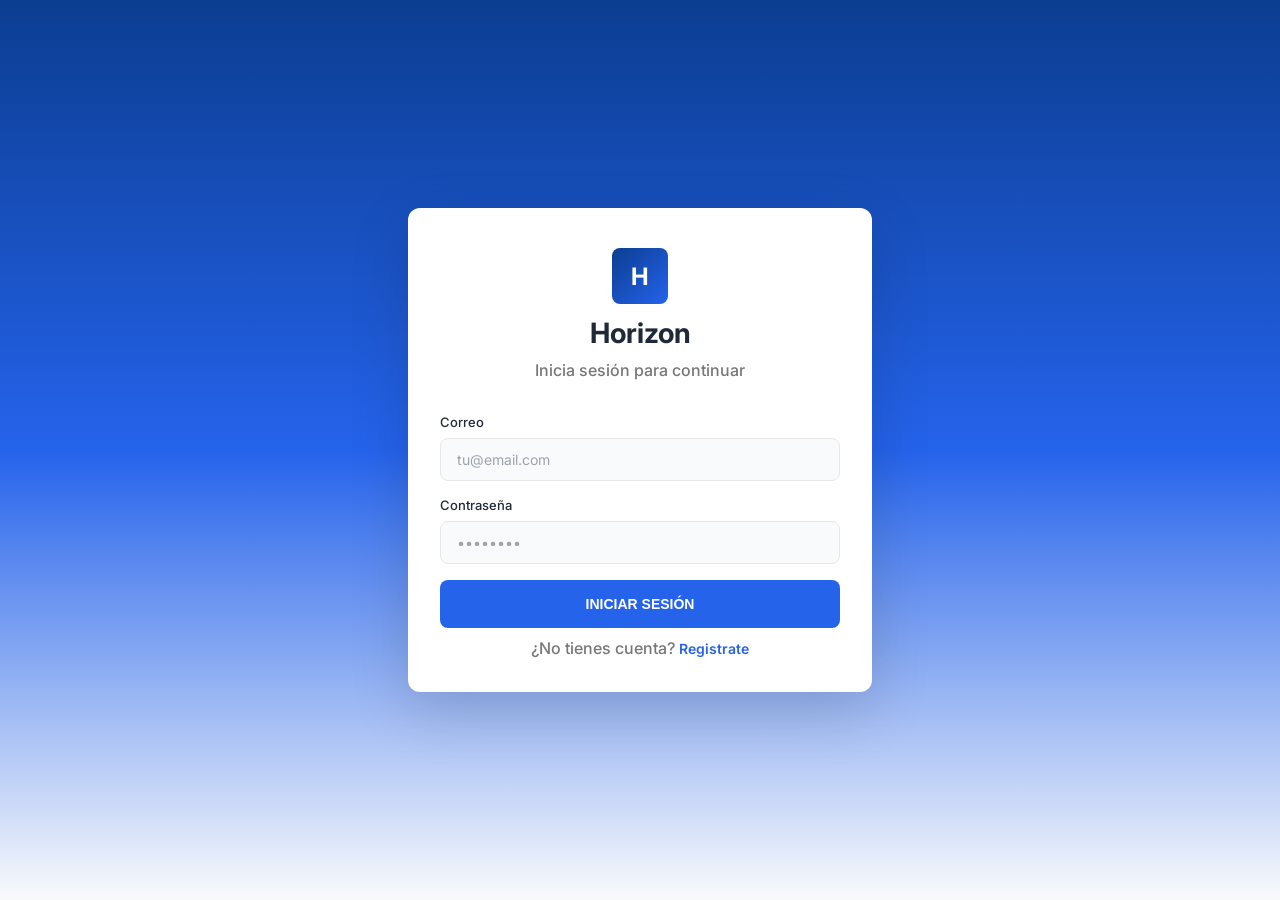
==== frontend/academia.html @ dcd8b497 "0.3.14 - Barra lateral para movil y decorador en chatbot (falta pulir barra movil)" ====
<!DOCTYPE html>
<html lang="es">
<head>
    <meta charset="UTF-8">
    <meta name="viewport" content="width=device-width, initial-scale=1.0">
    <title>Academia | Horizon</title>
    <link rel="stylesheet" href="css/styles.css">
</head>
<body>
    <script src="js/layout.js"></script>
    <script src="js/logout.js"></script>
    <script src="js/academia.js"></script>
    
    <div id="dashboard-contenido">
        <div class="academy-layout">
            
            <div class="academy-main-content">
                <section class="bienvenida-section">
                    <h1>Academia Horizon IA</h1>
                    <p class="subtitle">Tu centro de formación financiera inteligente.</p>
                </section>

                <div class="reflexion-card academy-progress-card">
                    <div class="reflexion-content">
                        <span class="reflexion-label">Tu Progreso Actual</span>
                        <div class="reflexion-quote">Nivel: Intermedio</div>
                        
                        <div class="progress-wrapper">
                            <div class="progress-info">
                                <span>Progreso de nivel</span>
                                <span>65%</span>
                            </div>
                            <div class="progress-track">
                                <div class="progress-fill" style="width: 65%;"></div>
                            </div>
                        </div>
                    </div>
                </div>

                <div class="metrics-grid">
                    <div class="metric-card">
                        <div class="metric-header">
                            <span class="metric-title uppercase text-bold">Diversificación</span>
                            <span class="icon-placeholder">🤝</span>
                        </div>
                        <span class="metric-value">Excelente</span>
                        <span class="badge badge-green">Nivel Pro</span>
                    </div>
                    <div class="metric-card">
                        <div class="metric-header">
                            <span class="metric-title uppercase text-bold">Volatilidad</span>
                            <span class="icon-placeholder">🛡️</span>
                        </div>
                        <span class="metric-value">Baja</span>
                        <span class="badge badge-blue">Estable</span>
                    </div>
                    <div class="metric-card">
                        <div class="metric-header">
                            <span class="metric-title uppercase text-bold">Eficiencia</span>
                            <span class="icon-placeholder">⚡</span>
                        </div>
                        <span class="metric-value">7.2/10</span>
                        <span class="badge badge-orange">Mejorando</span>
                    </div>
                </div>

                <div class="opts-section">
                    <div class="card">
                        <h3>Continuar Aprendiendo</h3>
                        <div class="asset-item">
                            <div class="asset-icon">📖</div>
                            <div class="asset-info">
                                <span class="asset-symbol">Análisis Cuantitativo</span>
                                <span class="asset-name">15 min restantes</span>
                            </div>
                        </div>
                        <a href="#" class="card-link">Reanudar curso →</a>
                    </div>

                    <div class="card" style="border: 1px solid var(--color-primary); background: rgba(37, 99, 235, 0.02);">
                        <h3 style="color: var(--color-primary);">Próximos Desafíos</h3>
                        <div style="display: flex; justify-content: space-between; align-items: center;">
                            <div class="asset-item">
                                <div class="asset-icon">🏆</div>
                                <div class="asset-info">
                                    <span class="asset-symbol" style="color: var(--color-primary);">Examen Final</span>
                                    <span class="asset-name">Bloqueado</span>
                                </div>
                            </div>
                            <span>🔒</span>
                        </div>
                    </div>
                </div>
            </div>

        </div>
    </div>

    <!-- Chatbot flotante en esquina inferior derecha -->
    <aside id="chatAsesor" class="advisor-sidebar card collapsed">
        <div class="advisor-header">
            <div class="user-avatar">
                <svg class="chat-icon-svg" viewBox="0 0 24 24" fill="none">
                    <path d="M20 2H4C2.9 2 2 2.9 2 4V22L6 18H20C21.1 18 22 17.1 22 16V4C22 2.9 21.1 2 20 2Z" fill="white"/>
                    <circle cx="8" cy="10" r="1.5" fill="currentColor" opacity="0.3"/>
                    <circle cx="12" cy="10" r="1.5" fill="currentColor" opacity="0.3"/>
                    <circle cx="16" cy="10" r="1.5" fill="currentColor" opacity="0.3"/>
                </svg>
                <div class="status-indicator"></div>
            </div>
            <div class="user-info">
                <p class="user-name">Asesor Horizon</p>
                <p class="user-plan" style="color: #10b981;">En línea</p>
            </div>
            <div class="close-icon">
                <svg viewBox="0 0 24 24" fill="none" aria-hidden="true" style="width: 18px; height: 18px;">
                    <path d="M6 9L12 15L18 9" stroke="currentColor" stroke-width="2" stroke-linecap="round" stroke-linejoin="round"/>
                </svg>
            </div>
        </div>

        <div class="chat-container">
            <div class="chat-bubble ai">
                ¡Hola! Soy tu <b>Asesor Horizon</b>. ¿Cómo puedo ayudarte hoy?
            </div>
            <div class="chat-bubble user">
                ¿Qué ajustes recomiendas para mi portafolio?
            </div>
        </div>

        <div class="chat-input-wrapper">
            <input type="text" class="search-input" placeholder="Escribe tu duda (máx. 100 caracteres)..." maxlength="100">
            <button id="sendMsg" class="btn-primary" >
                <svg viewBox="0 0 24 24" fill="none" style="width: 20px; height: 20px;">
                    <path d="M16.6915026,12.4744748 L3.50612381,13.2599618 C3.19218622,13.2599618 3.03521743,13.4170592 3.03521743,13.5741566 L1.15159189,20.0151496 C0.8376543,20.8006365 0.99,21.89 1.77946707,22.52 C2.41,22.99 3.50612381,23.1 4.13399899,22.8429026 L21.714504,14.0454487 C22.6563168,13.5741566 23.1272231,12.6315722 22.9702544,11.6889879 L4.13399899,1.16151496 C3.34915502,0.9 2.40734225,0.9 1.77946707,1.4471337 C0.994623095,2.0339648 0.837654326,3.0765491 1.15159189,3.84204602 L3.03521743,10.2830390 C3.03521743,10.4401364 3.19218622,10.5972337 3.50612381,10.5972337 L16.6915026,11.3827207 C16.6915026,11.3827207 17.1624089,11.3827207 17.1624089,10.8355870 L17.1624089,12.0031885 C17.1624089,12.0031885 17.1624089,12.4744748 16.6915026,12.4744748 Z" fill="currentColor"/>
                </svg>
            </button>
        </div>
    </aside>
</body>
</html>
---- frontend/css/styles.css ----
@import url('https://fonts.googleapis.com/css2?family=Inter:ital,opsz,wght@0,14..32,100..900;1,14..32,100..900&display=swap');

/* ==================== VARIABLES Y ESTILOS BASE ==================== */
:root {
    /* Fuente */
    --font-sans: 'Inter', system-ui, sans-serif;
    
    /* Colores */
    --color-primary: #2563EB;
    --color-secondary: #0B3D91;
    --color-tertiary: #777777;
    --color-text-primary: #1f2937;
    --color-text-secondary: #6b7280;
    --color-border: #e5e7eb;
    --color-bg-light: #f9fafb;
    --color-bg-lighter: #f3f4f6;
    
    /* Sidebar */
    --sidebar-width: 250px;
    --sidebar-width-collapsed: 80px;
    
    /* Espaciado */
    --spacing-xs: 4px;
    --spacing-sm: 8px;
    --spacing-md: 12px;
    --spacing-lg: 16px;
    --spacing-xl: 24px;
    --spacing-2xl: 32px;
    
    /* Bordes redondeados */
    --radius-sm: 6px;
    --radius-md: 8px;
    --radius-lg: 10px;
    --radius-xl: 12px;
}

body {
    font-family: var(--font-sans);
    -webkit-font-smoothing: antialiased;
    background: var(--color-bg-light);
    margin: 0;
    padding: 0;
}

/* ==================== TIPOGRAFÍA ==================== */
h1 {
    font-weight: 700;
    font-size: 32px;
    color: var(--color-text-primary);
    margin: 0 0 var(--spacing-sm) 0;
}

h2 {
    font-weight: 700;
    font-size: 20px;
    color: var(--color-text-primary);
    margin: 0 0 var(--spacing-lg) 0;
}

h3 {
    font-weight: 700;
    font-size: 16px;
    color: var(--color-text-primary);
    margin: 0 0 var(--spacing-sm) 0;
}

p {
    font-weight: 500;
    color: var(--color-tertiary);
    margin: 0;
    line-height: 1.5;
}

.subtitle {
    font-size: 16px;
    margin-top: var(--spacing-sm);
}

.bienvenida-section {
    margin-bottom: var(--spacing-xl);
}

/* ==================== CARDS (ESTANDARIZADAS) ==================== */
.opts-section {
    display: grid;
    grid-template-columns: repeat(3, 1fr);
    gap: var(--spacing-xl);
    margin-top: var(--spacing-2xl);
}

.card, .metric-card, .result-card, .search-section.card {
    display: flex;
    flex-direction: column;
    padding: var(--spacing-xl);
    background: white;
    border-radius: var(--radius-xl);
    border: 1px solid rgba(0, 0, 0, 0.04);
    box-shadow: 0 6px 18px rgba(15, 23, 42, 0.06);
    transition: all 0.3s ease;
    text-decoration: none;
    color: inherit;
    gap: var(--spacing-lg);
}

.card {
    min-height: 160px;
    justify-content: space-between;
}

.card:hover, .metric-card:hover, .result-card:hover, .search-section.card:hover {
    transform: translateY(-4px);
    box-shadow: 0 8px 24px rgba(0, 0, 0, 0.12);
}

.card:hover .card-icon svg {
    color: var(--color-primary);
}

.card-icon {
    width: 40px;
    height: 40px;
    background: linear-gradient(135deg, rgba(37, 99, 235, 0.1) 0%, rgba(11, 61, 145, 0.1) 100%);
    border-radius: var(--radius-lg);
    display: flex;
    align-items: center;
    justify-content: center;
    transition: all 0.3s ease;
}

.card-icon svg {
    width: 24px;
    height: 24px;
    color: #d1d5db;
    transition: color 0.3s ease;
}

.card-title, .opt-title {
    margin: 0 0 var(--spacing-sm) 0;
    font-size: 18px;
    font-weight: 600;
}

.card-text, .opt-info {
    margin: 0;
    font-size: 14px;
    color: var(--color-tertiary);
    line-height: 1.5;
}

.card-link {
    font-size: 14px;
    color: var(--color-primary);
    font-weight: 600;
    transition: color 0.3s ease;
    margin-top: auto;
    text-decoration: none;
}

.card-link:hover {
    color: var(--color-secondary);
}

/* ==================== CARD ESPECIAL: REFLEXIÓN ==================== */
.reflexion-card, .card-large {
    grid-column: span 2;
    background: linear-gradient(35deg, var(--color-secondary) 0%, var(--color-primary) 100%);
    min-height: 300px;
    padding: 40px;
    border-radius: var(--radius-xl);
    transition: all 0.3s ease;
}

.reflexion-card:hover, .card-large:hover {
    transform: translateY(-4px);
    box-shadow: 0 8px 24px rgba(0, 0, 0, 0.12);
}

.reflexion-content {
    width: 100%;
}

.reflexion-label {
    display: inline-block;
    padding: var(--spacing-sm) var(--spacing-md);
    background: rgba(255, 255, 255, 0.25);
    color: white;
    font-weight: 700;
    font-size: 12px;
    letter-spacing: 1px;
    border-radius: var(--radius-sm);
    margin: 0 0 var(--spacing-xl) 0;
}

.reflexion-quote {
    color: white;
    font-size: 24px;
    font-weight: 700;
    line-height: 1.4;
    margin: 0 0 var(--spacing-md) 0;
}

.reflexion-author {
    color: white;
    font-size: 13px;
    font-style: italic;
    margin: 0 0 var(--spacing-lg) 0;
}

/* ==================== BOTONES (ESTANDARIZADOS) ==================== */
.btn, .btn-primary, .reflexion-button, .reflexion-button.primary {
    display: inline-flex;
    align-items: center;
    gap: var(--spacing-sm);
    padding: var(--spacing-sm) var(--spacing-lg);
    border-radius: var(--radius-md);
    font-weight: 600;
    font-size: 14px;
    cursor: pointer;
    border: none;
    transition: all 0.3s ease;
    text-decoration: none;
}

.btn-primary, .reflexion-button, .reflexion-button.primary {
    background: linear-gradient(var(--color-primary), var(--color-primary));
    color: white;
    box-shadow: 0 2px 5px rgba(37, 99, 235, 0.2);
}

.btn-primary:hover, .reflexion-button:hover, .reflexion-button.primary:hover {
    background: linear-gradient(0deg, var(--color-secondary), var(--color-primary));
    transform: translateY(-2px);
}

/* Button Outline */
.btn-outline {
    background: white;
    border: none;
    padding: var(--spacing-sm) var(--spacing-lg);
    border-radius: var(--radius-md);
    box-shadow: 0 2px 5px rgba(37, 99, 235, 0.2);
}

.btn-outline:hover {
    background: var(--color-bg-lighter);
    border-color: #d1d5db;
    
}

/* Button Icon */
.btn-icon {
    background: none;
    border: none;
    color: #9ca3af;
    padding: var(--spacing-xs);
    gap: 0;
}

.btn-icon:hover {
    background: var(--color-bg-lighter);
    color: #4b5563;
}

/* ==================== UTILIDADES ==================== */
.text-success { color: #10b981; }
.text-danger { color: #ef4444; }
.text-muted { color: var(--color-tertiary); }
.text-right { text-align: right; }
.text-left { text-align: left; }
.text-bold { font-weight: 700; }

.icon-trend-up { color: #10b981; }
.icon-shield { color: var(--color-primary); }

/* ==================== BADGES ==================== */
.badge {
    display: inline-flex;
    align-items: center;
    padding: var(--spacing-xs) var(--spacing-md);
    border-radius: 999px;
    font-size: 12px;
    font-weight: 600;
}

.badge-success, .badge-green { 
    background-color: #ecfdf5; 
    color: #047857; 
    border: 1px solid #d1fae5; 
}

.badge-blue, .badge-blue-soft { 
    background-color: #eff6ff; 
    color: var(--color-primary); 
    border: 1px solid #dbeafe; 
}

.badge-orange { 
    background-color: #fff7ed; 
    color: #c2410c; 
    border: 1px solid #ffedd5; 
}

.badge-purple, .badge-purple-soft { 
    background-color: #f3e8ff; 
    color: #7e22ce; 
}

.badge-gray, .badge-gray-soft { 
    background-color: #f3f4f6; 
    color: #4b5563; 
}

.badge-teal, .badge-teal-soft { 
    background-color: #ccfbf1; 
    color: #0f766e; 
}

.badge-success-light { 
    background-color: #dcfce7; 
    color: #15803d; 
}

/* ==================== PÁGINA PORTFOLIO ==================== */
.page-header {
    display: flex;
    justify-content: space-between;
    align-items: flex-end;
    margin-bottom: var(--spacing-2xl);
    flex-wrap: wrap;
    gap: var(--spacing-lg);
}

.header-titles h1 {
    margin-bottom: var(--spacing-sm);
}

.balance-info {
    display: flex;
    align-items: center;
    gap: var(--spacing-md);
    color: var(--color-tertiary);
    font-size: 15px;
}

.balance-amount {
    font-weight: 700;
    color: var(--color-text-primary);
    font-size: 18px;
}

/* ==================== MÉTRICAS ==================== */
.metrics-grid {
    display: grid;
    grid-template-columns: repeat(3, 1fr);
    gap: var(--spacing-xl);
    margin-bottom: var(--spacing-2xl);
}

.metric-card {
    min-height: auto;
    padding: var(--spacing-xl);
    border: 1px solid #f3f4f6;
    box-shadow: 0 4px 6px -1px rgba(0, 0, 0, 0.05);
}

.metric-header {
    display: flex;
    justify-content: space-between;
    align-items: flex-start;
    margin-bottom: var(--spacing-md);
}

.metric-title {
    font-size: 14px;
    color: var(--color-tertiary);
    font-weight: 500;
}

.metric-value {
    display: block;
    font-size: 28px;
    font-weight: 700;
    color: var(--color-text-primary);
    margin-bottom: var(--spacing-xs);
}

.metric-sub {
    font-size: 13px;
    font-weight: 600;
}

/* ==================== TABLAS ==================== */
.table-section {
    padding: 0;
    overflow: hidden;
}

.table-toolbar {
    padding: var(--spacing-xl);
    border-bottom: 1px solid #f3f4f6;
    display: flex;
    justify-content: space-between;
    align-items: center;
}

.table-toolbar h2 {
    margin: 0;
}

.table-responsive {
    overflow-x: auto;
}

.custom-table {
    width: 100%;
    border-collapse: collapse;
    min-width: 800px;
}

.custom-table th {
    background: var(--color-bg-light);
    padding: var(--spacing-md) var(--spacing-xl);
    font-size: 11px;
    text-transform: uppercase;
    color: #6b7280;
    font-weight: 600;
    letter-spacing: 0.05em;
    border-bottom: 1px solid #f3f4f6;
}

.custom-table td {
    padding: var(--spacing-lg) var(--spacing-xl);
    border-bottom: 1px solid #f3f4f6;
    vertical-align: middle;
}

.custom-table tr:last-child td {
    border-bottom: none;
}

.custom-table tr:hover {
    background-color: #fcfcfc;
}

/* Elementos de tabla */
.asset-item {
    display: flex;
    align-items: center;
    gap: var(--spacing-md);
}

.asset-icon {
    width: 40px;
    height: 40px;
    background: white;
    border: 1px solid var(--color-border);
    border-radius: var(--radius-lg);
    display: flex;
    align-items: center;
    justify-content: center;
    flex-shrink: 0;
}

.asset-info {
    display: flex;
    flex-direction: column;
}

.asset-symbol {
    font-weight: 700;
    color: var(--color-text-primary);
    font-size: 14px;
}

.asset-name {
    font-size: 12px;
    color: #9ca3af;
}

.price-cell {
    display: flex;
    flex-direction: column;
}

.price-val {
    font-weight: 600;
    color: var(--color-text-primary);
    font-size: 14px;
}

.price-change {
    font-size: 12px;
    font-weight: 500;
}
.sidebar{
    position: fixed;
    left: 0;
    top: 0;
    width: var(--sidebar-width);
    height: 100vh;
    background: #ffffff;
    border-right: 1px solid #e5e7eb;
    display: flex;
    flex-direction: column;
    z-index: 1000;
    transition: all 0.3s ease;
    box-shadow: 2px 0 8px rgba(15, 23, 42, 0.1);
}

.sidebar.collapsed {
    width: var(--sidebar-width-collapsed);
}

.sidebar-header {
    padding: 20px 16px;
    display: flex;
    align-items: center;
    justify-content: space-between;
    border-bottom: 1px solid #e5e7eb;
}

.logo {
    display: flex;
    align-items: center;
    gap: 12px;
    font-weight: 700;
    font-size: 18px;
    transition: all 0.3s ease;
}

.sidebar.collapsed .logo {
    gap: 0;
}

.logo-icon {
    width: 32px;
    height: 32px;
    background: linear-gradient(135deg, var(--color-primary) 0%, var(--color-secondary) 100%);
    color: white;
    display: flex;
    align-items: center;
    justify-content: center;
    border-radius: 8px;
    font-weight: 700;
    flex-shrink: 0;
}

.logo-text {
    color: #1f2937;
    transition: opacity 0.3s ease;
}

.sidebar.collapsed .logo-text {
    display: none;
}

.sidebar-toggle {
    background: none;
    border: none;
    cursor: pointer;
    color: #6b7280;
    display: flex;
    align-items: center;
    justify-content: center;
    width: 32px;
    height: 32px;
    border-radius: 6px;
    transition: all 0.3s ease;
}

.sidebar-toggle:hover {
    background: #f3f4f6;
    color: #1f2937;
}

.sidebar-nav {
    flex: 1;
    padding: 16px 0;
    overflow-y: auto;
}

.nav-section {
    padding: 0 12px;
    margin-bottom: 16px;
}

.nav-section-title {
    display: block;
    font-size: 11px;
    font-weight: 700;
    color: #9ca3af;
    text-transform: uppercase;
    letter-spacing: 0.5px;
    padding: 12px 16px;
    transition: opacity 0.3s ease;
}

.sidebar.collapsed .nav-section-title {
    opacity: 0;
    display: none;
}

.nav-item {
    display: flex;
    align-items: center;
    gap: 12px;
    padding: 12px 16px;
    color: #6b7280;
    text-decoration: none;
    font-size: 14px;
    border-radius: 8px;
    transition: all 0.3s ease;
    margin-bottom: 4px;
}

.nav-item:hover {
    background: #f3f4f6;
    color: var(--color-primary);
}

.nav-item.active {
    background: #dbeafe;
    color: var(--color-primary);
    font-weight: 600;
}

.nav-icon {
    width: 20px;
    height: 20px;
    flex-shrink: 0;
}

.nav-label {
    flex: 1;
    transition: opacity 0.3s ease;
}

.sidebar.collapsed .nav-label {
    display: none;
}

.nav-divider {
    height: 1px;
    background: #e5e7eb;
    margin: 0 12px;
}

.sidebar-footer {
    padding: 16px;
    border-top: 1px solid #e5e7eb;
}

.user-profile {
    display: flex;
    align-items: center;
    gap: 12px;
    padding: 12px;
    border-radius: 8px;
    transition: all 0.3s ease;
}

.user-profile:hover {
    background: #f3f4f6;
}

.user-avatar {
    width: 40px;
    height: 40px;
    background: linear-gradient(135deg, var(--color-primary) 0%, var(--color-secondary) 100%);
    color: white;
    display: flex;
    align-items: center;
    justify-content: center;
    border-radius: 50%;
    font-weight: 700;
    flex-shrink: 0;
    position: relative;
}

.user-info {
    transition: opacity 0.3s ease;
}

.sidebar.collapsed .user-info {
    opacity: 0;
    display: none;
}

.user-name {
    margin: 0;
    font-size: 14px;
    font-weight: 600;
    color: #1f2937;
}

.user-plan {
    margin: 0;
    font-size: 11px;
    color: #9ca3af;
    text-transform: uppercase;
    letter-spacing: 0.5px;
}

.sidebar-overlay {
    position: fixed;
    top: 0;
    left: 0;
    right: 0;
    bottom: 0;
    background: rgba(0, 0, 0, 0.5);
    opacity: 0;
    visibility: hidden;
    transition: all 0.3s ease;
    z-index: 999;
    display: none;
}

.sidebar-overlay.visible {
    opacity: 1;
    visibility: visible;
}

/* Botón hamburguesa para mobile */
.mobile-menu-toggle {
    display: none;
    position: fixed;
    top: 16px;
    left: 16px;
    z-index: 1002;
    background: #ffffff;
    border: 1px solid #e5e7eb;
    border-radius: 8px;
    width: 48px;
    height: 48px;
    align-items: center;
    justify-content: center;
    cursor: pointer;
    color: #1f2937;
    box-shadow: 0 2px 8px rgba(15, 23, 42, 0.1);
    transition: all 0.3s ease;
}

.mobile-menu-toggle:hover {
    background: #f3f4f6;
    box-shadow: 0 4px 12px rgba(15, 23, 42, 0.15);
}

.mobile-menu-toggle:active {
    transform: scale(0.95);
}

#dashboard-contenido,
body > main,
body > section {
    margin-left: var(--sidebar-width);
    transition: margin-left 0.3s ease;
    padding: 32px;
}

.sidebar.collapsed ~ #dashboard-contenido,
.sidebar.collapsed ~ main,
.sidebar.collapsed ~ section {
    margin-left: var(--sidebar-width-collapsed);
}

/* ==================== ESTILOS PÁGINA PORTFOLIO ==================== */
.page-header {
    display: flex;
    justify-content: space-between;
    align-items: flex-end;
    margin-bottom: var(--spacing-2xl);
    flex-wrap: wrap;
    gap: var(--spacing-lg);
}

.header-titles h1 {
    margin-bottom: var(--spacing-sm);
}

.balance-info {
    display: flex;
    align-items: center;
    gap: 10px;
    color: var(--color-tertiary);
    font-size: 15px;
}

.balance-amount {
    font-weight: 700;
    color: var(--color-text-primary);
    font-size: 18px;
}

/* --- Tabla de Activos --- */
.table-section {
    padding: 0; /* Quitamos padding del card para que la tabla llene todo */
    overflow: hidden; /* Para las esquinas redondeadas */
}

.table-toolbar {
    padding: 20px 24px;
    border-bottom: 1px solid #f3f4f6;
    display: flex;
    justify-content: space-between;
    align-items: center;
}

.table-toolbar h2 {
    font-size: 18px;
    font-weight: 700;
    margin: 0;
}

.table-responsive {
    overflow-x: auto;
}

.custom-table {
    width: 100%;
    border-collapse: collapse;
    min-width: 800px;
}

.custom-table th {
    background: #f9fafb;
    padding: 12px 24px;
    font-size: 11px;
    text-transform: uppercase;
    color: #6b7280;
    font-weight: 600;
    letter-spacing: 0.05em;
    border-bottom: 1px solid #f3f4f6;
}

.custom-table td {
    padding: 16px 24px;
    border-bottom: 1px solid #f3f4f6;
    vertical-align: middle;
}

.custom-table tr:last-child td {
    border-bottom: none;
}

.custom-table tr:hover {
    background-color: #fcfcfc;
}

/* Elementos dentro de la tabla */
.asset-item {
    display: flex;
    align-items: center;
    gap: 12px;
}

.asset-icon {
    width: 40px;
    height: 40px;
    background: #ffffff;
    border: 1px solid #e5e7eb;
    border-radius: 10px;
    display: flex;
    align-items: center;
    justify-content: center;
    overflow: hidden;
}

.asset-info {
    display: flex;
    flex-direction: column;
}

.asset-symbol {
    font-weight: 700;
    color: #1f2937;
    font-size: 14px;
}

.asset-name {
    font-size: 12px;
    color: #9ca3af;
}

.price-cell {
    display: flex;
    flex-direction: column;
}

.price-val {
    font-weight: 600;
    color: #1f2937;
    font-size: 14px;
}

.price-change {
    font-size: 12px;
    font-weight: 500;
}

/* ==================== ESTILOS PÁGINA ACADEMY ==================== */
/* Contenedor principal: Solo el contenido principal (el chat es flotante) */
.academy-layout {
    display: block;
}

/* Sidebar del Asesor: Elemento flotante en esquina inferior derecha */
.advisor-sidebar {
    position: fixed;
    bottom: 24px;
    right: 24px;
    width: 380px;
    max-height: 600px;
    padding: 0 !important;
    display: flex;
    flex-direction: column;
    transition: all 0.25s ease-out;
    overflow: hidden;
    background: white;
    z-index: 1000;
    box-shadow: 0 12px 36px rgba(15, 23, 42, 0.15);
    border-radius: var(--radius-xl);
}

/* ESTADO COLAPSADO: Botón flotante circular en esquina inferior derecha */
.advisor-sidebar.collapsed {
    width: 72px !important;
    height: 72px !important;
    max-height: 72px;
    min-width: 72px;
    min-height: 72px;
    border-radius: 50%;
    cursor: pointer;
    box-shadow: 0 8px 24px rgba(37, 99, 235, 0.3);
    transition: all 0.25s ease-out;
}

.advisor-sidebar.collapsed:hover {
    box-shadow: 0 5px 10px var(--color-border);
    transform: scale(1.05);
}

/* Cabecera del chat (actúa como botón de toggle) */
.advisor-header {
    padding: var(--spacing-lg);
    border-bottom: 1px solid var(--color-border);
    display: flex;
    align-items: center;
    gap: var(--spacing-md);
    background: var(--color-bg-light);
    cursor: pointer;
}

.advisor-header .close-icon {
    margin-left: auto;
    display: flex;
    align-items: center;
}

.advisor-header:hover {
    background: var(--color-bg-lighter);
}

/* Ocultar elementos cuando está colapsado */
.advisor-sidebar.collapsed .chat-container,
.advisor-sidebar.collapsed .chat-input-wrapper,
.advisor-sidebar.collapsed .user-info,
.advisor-sidebar.collapsed .close-icon {
    display: none;
    opacity: 0;
}

/* Centrar el avatar/icono cuando es un círculo */
.advisor-sidebar.collapsed .advisor-header {
    border: none;
    padding: 0;
    width: 100%;
    height: 100%;
    display: flex;
    justify-content: center;
    align-items: center;
    background: transparent;
}

/* Aumentar tamaño del avatar cuando el chat está colapsado */
.advisor-sidebar.collapsed .user-avatar {
    width: 60px;
    height: 60px;
    padding: 0;
}

/* SVG del ícono de estrellas */
.chat-icon-svg {
    width: 28px;
    height: 28px;
    fill: white;
    stroke: none;
}

/* Ocultar el emoji span cuando hay SVG */
.advisor-sidebar.collapsed .user-avatar .chat-icon-svg {
    display: block;
}

/* Ajustar indicador de estado cuando está colapsado */
.advisor-sidebar.collapsed .status-indicator {
    bottom: 2px;
    right: 2px;
    width: 12px;
    height: 12px;
    border: 3px solid white;
}

/* Avatar del Bot */
.bot-avatar {
    width: 44px;
    height: 44px;
    background: linear-gradient(135deg, var(--color-secondary) 0%, var(--color-primary) 100%);
    color: white;
    display: flex;
    align-items: center;
    justify-content: center;
    border-radius: 50%;
    font-size: 20px;
    flex-shrink: 0;
    position: relative;
}

.status-indicator {
    position: absolute;
    bottom: 2px;
    right: 2px;
    width: 10px;
    height: 10px;
    background: #10b981;
    border: 2px solid white;
    border-radius: 50%;
}

/* Área de mensajes con scroll automático */
.chat-container {
    flex: 1; 
    padding: var(--spacing-lg);
    overflow-y: auto;
    display: flex;
    flex-direction: column;
    gap: var(--spacing-md);
    background: white;
}

.chat-bubble {
    padding: var(--spacing-md);
    font-size: 13px;
    line-height: 1.5;
    max-width: 85%;
    font-weight: 500;
}

.chat-bubble.ai {
    background: var(--color-bg-lighter);
    color: var(--color-text-primary);
    border-radius: 0 var(--radius-lg) var(--radius-lg) var(--radius-lg);
    align-self: flex-start;
}

.chat-bubble.user {
    background: var(--color-primary);
    color: white;
    border-radius: var(--radius-lg) 0 var(--radius-lg) var(--radius-lg);
    align-self: flex-end;
}

.chat-bubble.error {
    background: var(--color-bg-lighter);
    color: #991b1b;
    border-left: 3px solid #dc2626;
}

/* Animación de puntitos */
.chat-bubble.typing {
    display: inline-flex;
    gap: 4px;
    align-items: center;
}

.typing-dot {
    width: 8px;
    height: 8px;
    background: currentColor;
    border-radius: 50%;
    animation: typing 1.4s infinite;
}

/* Delays escalonados para cada puntito */
.typing-dot:nth-child(1) {
    animation-delay: 0s;
}

.typing-dot:nth-child(2) {
    animation-delay: 0.2s;
}

.typing-dot:nth-child(3) {
    animation-delay: 0.4s;
}

@keyframes typing {
    0%, 60%, 100% {
        opacity: 0.3;
        transform: translateY(0);
    }
    30% {
        opacity: 1;
        transform: translateY(-8px);
    }
}

/* Input y botón inferior */
.chat-input-wrapper {
    padding: var(--spacing-lg);
    border-top: 1px solid var(--color-border);
    display: flex;
    gap: var(--spacing-sm);
    background: white;
}

/* --- Elementos de la Academia (Columna izquierda) --- */

.academy-progress-card {
    min-height: auto !important;
    padding: var(--spacing-xl);
    margin-bottom: var(--spacing-xl);
}

.progress-wrapper {
    margin-top: var(--spacing-lg);
}

.progress-info {
    display: flex;
    justify-content: space-between;
    font-size: 12px;
    font-weight: 600;
    color: white;
    margin-bottom: var(--spacing-sm);
    opacity: 0.9;
}

.progress-track {
    width: 100%;
    height: 8px;
    background: rgba(255, 255, 255, 0.2);
    border-radius: 4px;
}

.progress-fill {
    height: 100%;
    background: white;
    border-radius: 4px;
}

.icon-placeholder {
    font-size: 22px;
}

/* Adaptación para tablets y móviles */
@media (max-width: 1024px) {
    .advisor-sidebar {
        width: 320px;
        max-height: 500px;
        bottom: 16px;
        right: 16px;
    }
    
    .advisor-sidebar.collapsed .user-avatar {
        width: 56px;
        height: 56px;
    }
    
    .advisor-sidebar.collapsed .chat-icon-svg {
        width: 24px;
        height: 24px;
    }
}

/* ==================== BUSCADOR (ANALYSIS) ==================== */
.search-section.card {
    min-height: auto;
    padding: var(--spacing-md);
    margin-bottom: var(--spacing-lg);
}

.search-inner {
    width: 100%;
}

.search-section .reflexion-label {
    display: block;
    margin-bottom: var(--spacing-md);
    color: #0b1a33;
    font-weight: 700;
    font-size: 16px;
}

.search-row {
    display: flex;
    gap: var(--spacing-md);
    align-items: center;
    width: 100%;
}

.input-wrap {
    position: relative;
    flex: 1;
    display: flex;
    align-items: center;
}

.search-icon {
    position: absolute;
    left: var(--spacing-md);
    top: 50%;
    transform: translateY(-50%);
    color: #9ca3af;
    pointer-events: none;
    z-index: 10;
}

.search-input {
    width: 100%;
    padding: var(--spacing-sm) var(--spacing-md) var(--spacing-sm);
    height: 30px;
    border-radius: var(--radius-md);
    border: 1px solid var(--color-border);
    background: var(--color-bg-lighter);
    font-family: var(--font-sans);
    font-weight: 500;
    font-size: 12px;
}

.search-input::placeholder {
    color: var(--color-tertiary);
}

.search-input:focus {
    border-color: var(--color-primary);
    box-shadow: 0 4px 12px rgba(37, 99, 235, 0.08);
    outline: none;
}

.suggestions {
    position: absolute;
    left: 0;
    top: calc(100% + 6px);
    width: 100%;
    background: white;
    border-radius: var(--radius-md);
    box-shadow: 0 8px 20px rgba(0, 0, 0, 0.08);
    border: 1px solid var(--color-border);
    list-style: none;
    padding: var(--spacing-xs);
    z-index: 50;
}

.suggestion-item {
    padding: var(--spacing-sm) var(--spacing-md);
    border-radius: var(--radius-sm);
    cursor: pointer;
    font-size: 13px;
    color: #374151;
    transition: all 0.2s;
}

.suggestion-item:hover,
.suggestion-item.active {
    background: #eef6ff;
    color: var(--color-primary);
}

.result-card {
    min-height: auto;
    padding: var(--spacing-md);
}

.btn-icon.alert-btn {
    width: 44px;
    height: 44px;
    padding: 0;
    border-radius: var(--radius-lg);
    border: 1px solid rgba(0, 0, 0, 0.06);
    background: white;
    display: inline-flex;
    align-items: center;
    justify-content: center;
    cursor: pointer;
}

.btn-icon.alert-btn svg { 
    display: block; 
    width: 18px; 
    height: 18px; 
    color: #374151; 
}

/* ==================== MEDIA QUERIES (RESPONSIVE DESIGN) ==================== */
@media (max-width: 1200px) {
    .opts-section {
        grid-template-columns: repeat(2, 1fr);
    }

    .opts-section .card-large,
    .opts-section .reflexion-card {
        grid-column: span 2;
    }

    .metrics-grid {
        grid-template-columns: repeat(2, 1fr);
    }
}

@media (max-width: 768px) {
    /* Bot\u00f3n hamburguesa visible en mobile */
    .mobile-menu-toggle {
        display: flex;
    }

    /* Sidebar */
    .sidebar {
        transform: translateX(-100%);
        position: fixed;
        z-index: 1001;
        box-shadow: 2px 0 12px rgba(0, 0, 0, 0.15);
    }

    .sidebar.open {
        transform: translateX(0);
    }

    .sidebar-overlay {
        display: block;
    }

    #dashboard-contenido,
    body > main,
    body > section {
        margin-left: 0;
        padding: var(--spacing-lg);
    }

    /* Cards */
    .opts-section {
        grid-template-columns: 1fr;
        gap: var(--spacing-lg);
    }

    .opts-section .card-large,
    .opts-section .reflexion-card {
        grid-column: span 1;
    }

    .card {
        min-height: auto;
        padding: var(--spacing-lg);
    }

    h1 {
        font-size: 24px;
    }

    .metrics-grid {
        grid-template-columns: 1fr;
    }

    /* Buscador */
    .search-row {
        flex-direction: column;
        align-items: stretch;
        gap: var(--spacing-sm);
    }
    /* Layouts especiales */
    section[style*="grid-template-columns:2fr 1fr"] {
        grid-template-columns: 1fr !important;
    }

    .result-card > div {
        display: flex;
        flex-direction: column;
        align-items: flex-start;
        gap: var(--spacing-md);
    }
}

@media (max-width: 480px) {
    #dashboard-contenido,
    body > main,
    body > section {
        padding: var(--spacing-md);
    }

    .opts-section {
        gap: var(--spacing-lg);
    }

    .card {
        padding: var(--spacing-md);
        min-height: auto;
    }

    .reflexion-quote {
        font-size: 20px;
    }

}

/* ==================== PÁGINA DE LOGIN Y REGISTER ==================== */
.login-page {
    display: flex;
    align-items: center;
    justify-content: center;
    min-height: 100vh;
    background: linear-gradient(180deg, var(--color-secondary) 0%, var(--color-primary) 50%, var(--color-bg-light) 100%);
}

.login-container {
    background: white;
    border-radius: var(--radius-xl);
    box-shadow: 0 20px 60px rgba(0, 0, 0, 0.15);
    width: 100%;
    max-width: 400px;
    padding: var(--spacing-2xl);
}

.login-header {
    text-align: center;
    margin-top: var(--spacing-sm);
    margin-bottom: var(--spacing-2xl);
}

.login-header .logo-icon {
    width: 56px;
    height: 56px;
    background: linear-gradient(135deg, #0B3D91, #2563EB);
    color: white;
    border-radius: var(--radius-md);
    display: flex;
    align-items: center;
    justify-content: center;
    font-weight: 700;
    font-size: 24px;
    margin: 0 auto var(--spacing-md);
}

.login-header h1 {
    font-size: 28px;
    color: var(--color-text-primary);
    margin: 0 0 var(--spacing-sm) 0;
}

.login-header .login-footer p {
    color: var(--color-text-secondary);
    font-size: 14px;
    margin: 0;
}

.login-footer {
    text-align: center;
    margin-top: var(--spacing-sm);
}

.login-container form {
    display: flex;
    flex-direction: column;
    gap: var(--spacing-lg);
}

.form-group {
    display: flex;
    flex-direction: column;
    gap: var(--spacing-sm);
}

.form-group label {
    font-weight: 500;
    font-size: 13px;
    color: var(--color-text-primary);
}

.form-group input {
    padding: var(--spacing-md) var(--spacing-lg);
    border: 1px solid var(--color-border);
    border-radius: var(--radius-md);
    font-size: 14px;
    font-family: var(--font-sans);
    background: var(--color-bg-light);
    transition: all 0.3s ease;
}

.form-group input:focus {
    outline: none;
    border-color: var(--color-primary);
    background: white;
    box-shadow: 0 4px 12px rgba(37, 99, 235, 0.08);
}

.form-group input::placeholder {
    color: #9ca3af;
}

.login-btn {
    width: 100%;
    padding: var(--spacing-md) var(--spacing-lg);
    height: 48px;
    background: var(--color-primary);
    color: white;
    border: none;
    border-radius: var(--radius-md);
    font-weight: 600;
    font-size: 14px;
    cursor: pointer;
    transition: all 0.3s ease;
    text-transform: uppercase;
}

.login-btn:hover {
    transform: translateY(-2px);
    box-shadow: 0 8px 20px rgba(37, 99, 235, 0.2);
}

.login-btn:active {
    transform: translateY(0);
}

.login-btn:disabled {
    opacity: 0.6;
    cursor: not-allowed;
    transform: none;
}

.error-message {
    background: #fee2e2;
    border: 1px solid #fecaca;
    color: #991b1b;
    padding: var(--spacing-md) var(--spacing-lg);
    border-radius: var(--radius-md);
    font-size: 13px;
    display: none;
}

.error-message:not(:empty) {
    display: block;
}

@media (max-width: 480px) {
    .login-page {
        padding: var(--spacing-md);
    }

    .login-container {
        padding: var(--spacing-xl);
        max-width: 100%;
    }

    .login-header h1 {
        font-size: 24px;
    }

    .login-btn {
        font-size: 13px;
        height: 44px;
    }
}

/* ==================== BOTON LOGOUT ==================== */
.btn-logout {
    width: 100%;
    padding: 10px 12px;
    margin-top: 12px;
    background: #fef2f2;
    border: 1px solid #fecaca;
    border-radius: 6px;
    color: #991b1b;
    font-size: 13px;
    font-weight: 500;
    font-family: var(--font-sans);
    cursor: pointer;
    transition: all 0.3s ease;
    display: flex;
    align-items: center;
    justify-content: center;
    gap: 8px;
}

.btn-logout:hover {
    background: #fee2e2;
    border-color: #fca5a5;
    transform: translateY(-1px);
    box-shadow: 0 4px 12px rgba(156, 39, 39, 0.1);
}

.btn-logout:active {
    transform: translateY(0);
}

.btn-logout:disabled {
    opacity: 0.6;
    cursor: not-allowed;
}
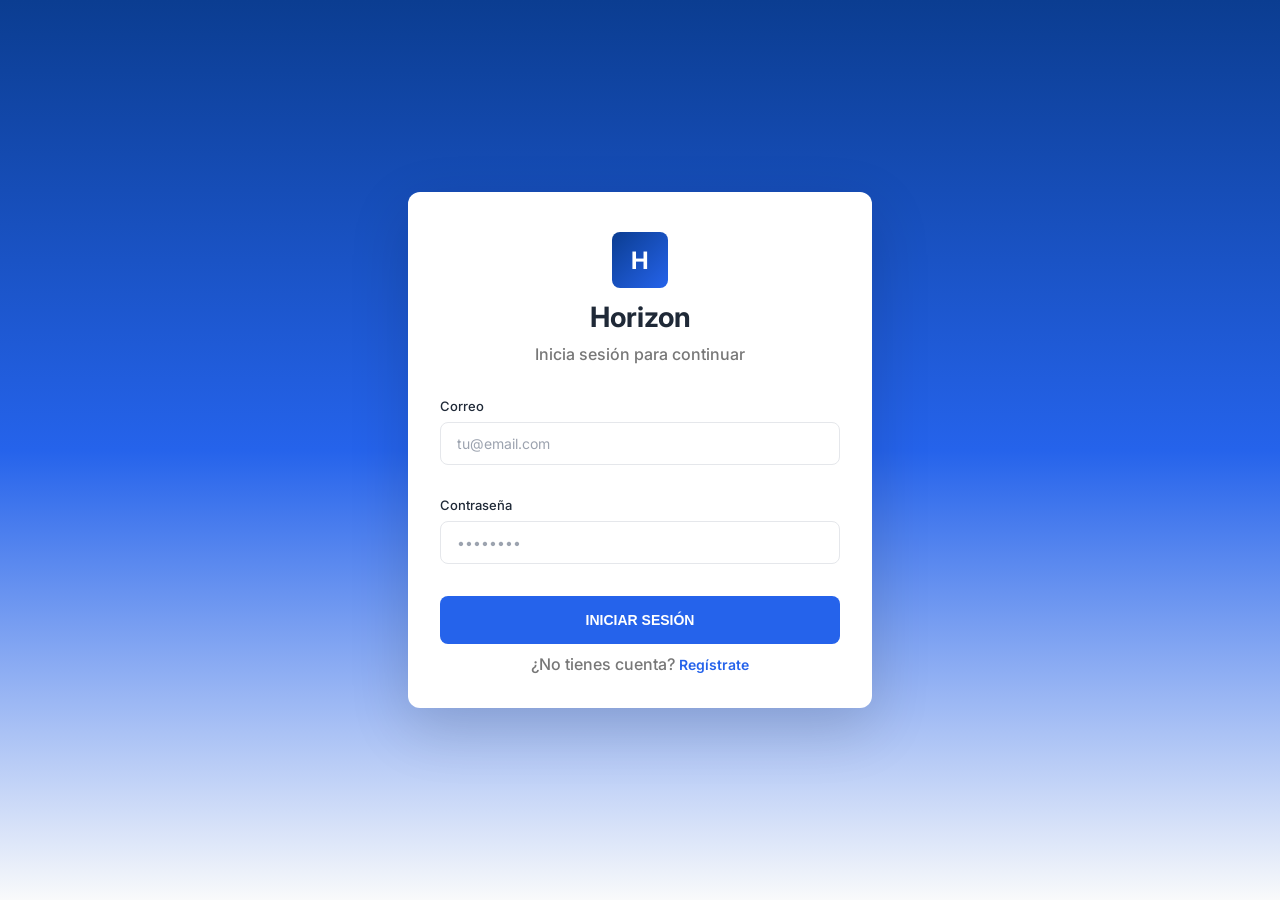
==== commit ab29e4c0: "0.5.0 - Autenticacion revisada por backend, documentos de info" ====
--- a/frontend/academia.html
+++ b/frontend/academia.html
@@ -7,6 +7,7 @@
     <link rel="stylesheet" href="css/styles.css">
 </head>
 <body>
+    <script src="js/config.js"></script>
     <script src="js/layout.js"></script>
     <script src="js/logout.js"></script>
     <script src="js/academia.js"></script>
@@ -124,12 +125,12 @@
                 ¡Hola! Soy tu <b>Asesor Horizon</b>. ¿Cómo puedo ayudarte hoy?
             </div>
             <div class="chat-bubble user">
-                ¿Qué ajustes recomiendas para mi portafolio?
+                ¡Encantado de conocerte!
             </div>
         </div>
 
         <div class="chat-input-wrapper">
-            <input type="text" class="search-input" placeholder="Escribe tu duda (máx. 100 caracteres)..." maxlength="100">
+            <input type="text" class="search-input-chat" placeholder="Escribe tu duda (máx. 100 caracteres)..." maxlength="100">
             <button id="sendMsg" class="btn-primary" >
                 <svg viewBox="0 0 24 24" fill="none" style="width: 20px; height: 20px;">
                     <path d="M16.6915026,12.4744748 L3.50612381,13.2599618 C3.19218622,13.2599618 3.03521743,13.4170592 3.03521743,13.5741566 L1.15159189,20.0151496 C0.8376543,20.8006365 0.99,21.89 1.77946707,22.52 C2.41,22.99 3.50612381,23.1 4.13399899,22.8429026 L21.714504,14.0454487 C22.6563168,13.5741566 23.1272231,12.6315722 22.9702544,11.6889879 L4.13399899,1.16151496 C3.34915502,0.9 2.40734225,0.9 1.77946707,1.4471337 C0.994623095,2.0339648 0.837654326,3.0765491 1.15159189,3.84204602 L3.03521743,10.2830390 C3.03521743,10.4401364 3.19218622,10.5972337 3.50612381,10.5972337 L16.6915026,11.3827207 C16.6915026,11.3827207 17.1624089,11.3827207 17.1624089,10.8355870 L17.1624089,12.0031885 C17.1624089,12.0031885 17.1624089,12.4744748 16.6915026,12.4744748 Z" fill="currentColor"/>
--- a/frontend/css/styles.css
+++ b/frontend/css/styles.css
@@ -231,22 +231,6 @@
     background: linear-gradient(0deg, var(--color-secondary), var(--color-primary));
     transform: translateY(-2px);
 }
-
-/* Button Outline */
-.btn-outline {
-    background: white;
-    border: none;
-    padding: var(--spacing-sm) var(--spacing-lg);
-    border-radius: var(--radius-md);
-    box-shadow: 0 2px 5px rgba(37, 99, 235, 0.2);
-}
-
-.btn-outline:hover {
-    background: var(--color-bg-lighter);
-    border-color: #d1d5db;
-    
-}
-
 /* Button Icon */
 .btn-icon {
     background: none;
@@ -568,9 +552,23 @@
     transition: all 0.3s ease;
 }
 
+.sidebar-toggle-icon {
+    transition: transform 0.24s ease, opacity 0.24s ease;
+    transform-origin: center;
+    opacity: 0.9;
+}
+
+.sidebar-toggle.is-collapsed .sidebar-toggle-icon {
+    transform: rotate(180deg);
+}
+
 .sidebar-toggle:hover {
     background: #f3f4f6;
     color: #1f2937;
+}
+
+.sidebar-toggle:hover .sidebar-toggle-icon {
+    opacity: 1;
 }
 
 .sidebar-nav {
@@ -684,6 +682,12 @@
 .sidebar.collapsed .user-info {
     opacity: 0;
     display: none;
+}
+
+/* Centrar avatar cuando la sidebar está colapsada */
+.sidebar.collapsed .user-profile {
+    justify-content: center;
+    padding: 12px 0;
 }
 
 .user-name {
@@ -720,40 +724,66 @@
     visibility: visible;
 }
 
-/* Botón hamburguesa para mobile */
-.mobile-menu-toggle {
+/* ==================== BARRA INFERIOR MÓVIL ==================== */
+.bottom-navbar {
     display: none;
     position: fixed;
-    top: 16px;
-    left: 16px;
-    z-index: 1002;
-    background: #ffffff;
-    border: 1px solid #e5e7eb;
-    border-radius: 8px;
-    width: 48px;
-    height: 48px;
-    align-items: center;
-    justify-content: center;
+    bottom: 1%;
+    left: 5%;
+    right: 5%;
+    height: 70px;
+    background: white;
+    box-shadow: 0 0px 10px var(--color-primary);
+    z-index: 1000;
+    border-radius: var(--radius-xl);
+}
+
+.bottom-navbar-items {
+    display: flex;
+    justify-content: space-between;
+    align-items: flex-start;
+    height: 100%;
+    width: 100%;
+    padding: 8px 0 0 0;
+    position: relative;
+}
+
+.bottom-navbar-item {
+    display: flex;
+    flex-direction: column;
+    align-items: center;
+    justify-content: flex-start;
+    gap: 4px;
+    padding: 8px 0;
+    color: #6b7280;
+    text-decoration: none;
+    font-size: 11px;
     cursor: pointer;
-    color: #1f2937;
-    box-shadow: 0 2px 8px rgba(15, 23, 42, 0.1);
-    transition: all 0.3s ease;
-}
-
-.mobile-menu-toggle:hover {
-    background: #f3f4f6;
-    box-shadow: 0 4px 12px rgba(15, 23, 42, 0.15);
-}
-
-.mobile-menu-toggle:active {
-    transform: scale(0.95);
-}
+    transition: color 0.3s ease;
+    flex: 1;
+    position: relative;
+}
+
+.bottom-navbar-item:hover {
+    color: var(--color-primary);
+}
+
+.bottom-navbar-item.active {
+    color: var(--color-primary);
+}
+
+.bottom-navbar-item svg {
+    width: 24px;
+    height: 24px;
+    fill: currentColor;
+}
+
 
 #dashboard-contenido,
 body > main,
 body > section {
     margin-left: var(--sidebar-width);
-    transition: margin-left 0.3s ease;
+    transition: margin-left 0.3s ease, padding-bottom 0.3s ease;
     padding: 32px;
 }
 
@@ -1162,12 +1192,371 @@
     font-size: 22px;
 }
 
+/* ==================== PÁGINA DE PERFIL ==================== */
+.main-content {
+    margin-left: var(--sidebar-width);
+    padding: var(--spacing-2xl);
+    min-height: 100vh;
+    transition: margin-left 0.3s ease;
+}
+
+.main-content.sidebar-collapsed {
+    margin-left: var(--sidebar-width-collapsed);
+}
+
+/* Encabezado del Perfil */
+.profile-header {
+    margin-bottom: var(--spacing-2xl);
+}
+
+.profile-banner {
+    width: 100%;
+    height: 200px;
+    background: linear-gradient(135deg, var(--color-primary) 0%, var(--color-secondary) 100%);
+    border-radius: var(--radius-xl) var(--radius-xl) 0 0;
+    position: relative;
+    margin-bottom: -60px;
+    z-index: 1;
+}
+
+.profile-card {
+    background: white;
+    border-radius: var(--radius-xl);
+    border: 1px solid rgba(0, 0, 0, 0.04);
+    box-shadow: 0 6px 18px rgba(15, 23, 42, 0.06);
+    padding: var(--spacing-2xl);
+    display: flex;
+    align-items: flex-start;
+    gap: var(--spacing-2xl);
+    position: relative;
+    z-index: 2;
+}
+
+.profile-avatar-container {
+    display: flex;
+    justify-content: center;
+    align-items: center;
+    flex-shrink: 0;
+}
+
+.profile-avatar {
+    width: 120px;
+    height: 120px;
+    border-radius: 50%;
+    background: linear-gradient(135deg, var(--color-primary) 0%, var(--color-secondary) 100%);
+    color: white;
+    display: flex;
+    align-items: center;
+    justify-content: center;
+    font-size: 48px;
+    font-weight: 700;
+    border: 4px solid white;
+    box-shadow: 0 4px 12px rgba(37, 99, 235, 0.3);
+}
+
+.profile-basic-info {
+    flex: 1;
+    padding-top: var(--spacing-lg);
+}
+
+.profile-basic-info h1 {
+    margin: 0 0 var(--spacing-sm) 0;
+    font-size: 28px;
+}
+
+.profile-email {
+    color: var(--color-tertiary);
+    margin-bottom: var(--spacing-lg);
+}
+
+.profile-plan-badge {
+    display: inline-block;
+    padding: var(--spacing-sm) var(--spacing-lg);
+    background: linear-gradient(135deg, rgba(37, 99, 235, 0.1) 0%, rgba(11, 61, 145, 0.1) 100%);
+    color: var(--color-primary);
+    border-radius: var(--radius-md);
+    font-weight: 600;
+    font-size: 14px;
+}
+
+/* Contenido del Perfil */
+.profile-content {
+    margin-top: var(--spacing-2xl);
+}
+
+.profile-grid {
+    display: grid;
+    grid-template-columns: repeat(2, 1fr);
+    gap: var(--spacing-2xl);
+    margin-bottom: var(--spacing-2xl);
+}
+
+.profile-section {
+    background: white;
+    border-radius: var(--radius-xl);
+    border: 1px solid rgba(0, 0, 0, 0.04);
+    box-shadow: 0 6px 18px rgba(15, 23, 42, 0.06);
+    padding: var(--spacing-2xl);
+}
+
+.profile-section h2 {
+    margin-top: 0;
+    margin-bottom: var(--spacing-xl);
+    font-size: 18px;
+    color: var(--color-text-primary);
+}
+
+/* Lista de Información */
+.info-list {
+    display: grid;
+    grid-template-columns: repeat(2, 1fr);
+    gap: var(--spacing-xl);
+}
+
+.info-item {
+    display: flex;
+    flex-direction: column;
+    gap: var(--spacing-sm);
+}
+
+.info-label {
+    font-size: 12px;
+    font-weight: 600;
+    text-transform: uppercase;
+    letter-spacing: 0.5px;
+    color: var(--color-tertiary);
+}
+
+.info-value {
+    font-size: 16px;
+    font-weight: 600;
+    color: var(--color-text-primary);
+}
+
+/* Tarjetas de Estadísticas */
+.stats-grid {
+    display: grid;
+    grid-template-columns: repeat(3, 1fr);
+    gap: var(--spacing-lg);
+}
+
+.stat-card {
+    background: linear-gradient(135deg, rgba(37, 99, 235, 0.05) 0%, rgba(11, 61, 145, 0.05) 100%);
+    border: 1px solid var(--color-border);
+    border-radius: var(--radius-lg);
+    padding: var(--spacing-xl);
+    text-align: center;
+}
+
+.stat-value {
+    font-size: 32px;
+    font-weight: 700;
+    color: var(--color-primary);
+    margin-bottom: var(--spacing-sm);
+}
+
+.stat-label {
+    font-size: 14px;
+    color: var(--color-tertiary);
+    font-weight: 500;
+}
+
+/* Información de Membresía */
+.membership-info {
+    display: grid;
+    grid-template-columns: repeat(3, 1fr);
+    gap: var(--spacing-lg);
+    margin-bottom: var(--spacing-xl);
+}
+
+.membership-item {
+    display: flex;
+    flex-direction: column;
+    gap: var(--spacing-sm);
+}
+
+.membership-label {
+    font-size: 12px;
+    font-weight: 600;
+    text-transform: uppercase;
+    letter-spacing: 0.5px;
+    color: var(--color-tertiary);
+}
+
+.membership-value {
+    font-size: 16px;
+    font-weight: 600;
+    color: var(--color-text-primary);
+}
+
+.status-active {
+    color: #10b981;
+}
+
+/* Opciones de Seguridad */
+.security-options {
+    display: flex;
+    flex-direction: column;
+    gap: var(--spacing-lg);
+}
+
+.security-item {
+    display: flex;
+    justify-content: space-between;
+    align-items: center;
+    padding: var(--spacing-lg);
+    background: var(--color-bg-lighter);
+    border-radius: var(--radius-lg);
+    border: 1px solid var(--color-border);
+}
+
+.security-info h3 {
+    margin-top: 0;
+    margin-bottom: var(--spacing-sm);
+    font-size: 16px;
+}
+
+.security-info p {
+    font-size: 14px;
+    margin: 0;
+}
+
+/* Botones */
+.btn-primary, .btn-secondary {
+    padding: var(--spacing-md) var(--spacing-xl);
+    border: none;
+    border-radius: var(--radius-md);
+    font-size: 14px;
+    font-weight: 600;
+    cursor: pointer;
+    transition: all 0.3s ease;
+    font-family: var(--font-sans);
+    text-decoration: none;
+    display: inline-flex;
+    align-items: center;
+    justify-content: center;
+    gap: var(--spacing-sm);
+}
+
+.btn-primary {
+    background: linear-gradient(135deg, var(--color-primary) 0%, var(--color-secondary) 100%);
+    color: white;
+}
+
+.btn-primary:hover {
+    transform: translateY(-2px);
+    box-shadow: 0 4px 12px rgba(37, 99, 235, 0.3);
+}
+
+.btn-secondary {
+    background: var(--color-bg-lighter);
+    color: var(--color-text-primary);
+    border: 1px solid var(--color-border);
+}
+
+.btn-secondary:hover {
+    background: var(--color-border);
+    transform: translateY(-2px);
+}
+
+/* Acciones del Perfil */
+.profile-actions {
+    display: flex;
+    gap: var(--spacing-lg);
+    margin-top: var(--spacing-2xl);
+    padding-top: var(--spacing-xl);
+    border-top: 1px solid var(--color-border);
+}
+
+.profile-actions .btn-primary,
+.profile-actions .btn-secondary {
+    flex: 1;
+}
+
+/* Adaptación para usuario en sidebar */
+.user-profile {
+    cursor: pointer;
+    transition: all 0.3s ease;
+}
+
+.user-profile:hover {
+    opacity: 0.8;
+    transform: scale(1.02);
+}
+
 /* Adaptación para tablets y móviles */
 @media (max-width: 1024px) {
+    .profile-grid {
+        grid-template-columns: 1fr;
+    }
+
+    .profile-card {
+        flex-direction: column;
+        align-items: center;
+        text-align: center;
+    }
+
+    .membership-info,
+    .info-list {
+        grid-template-columns: 1fr;
+    }
+
+    .stats-grid {
+        grid-template-columns: repeat(2, 1fr);
+    }
+
+    .security-item {
+        flex-direction: column;
+        gap: var(--spacing-md);
+    }
+
+    .profile-actions {
+        flex-direction: column;
+    }
+
+}
+
+@media (max-width: 768px) {
+    .main-content {
+        margin-left: 0;
+        padding: var(--spacing-lg);
+    }
+
+    .profile-banner {
+        height: 120px;
+    }
+
+    .profile-avatar {
+        width: 80px;
+        height: 80px;
+        font-size: 32px;
+    }
+
+    .profile-card {
+        padding: var(--spacing-lg);
+        gap: var(--spacing-lg);
+    }
+
+    .profile-basic-info h1 {
+        font-size: 20px;
+    }
+
+    .stats-grid {
+        grid-template-columns: 1fr;
+    }
+
+    .membership-info {
+        grid-template-columns: 1fr;
+    }
+}
+
+/* Adaptación para Desktop con Sidebar colapsada */
+@media (max-width: 1024px) {
+
     .advisor-sidebar {
         width: 320px;
         max-height: 500px;
-        bottom: 16px;
+        bottom: 100px;
         right: 16px;
     }
     
@@ -1227,7 +1616,7 @@
 
 .search-input {
     width: 100%;
-    padding: var(--spacing-sm) var(--spacing-md) var(--spacing-sm);
+    padding: var(--spacing-sm) var(--spacing-md) var(--spacing-sm) 40px;
     height: 30px;
     border-radius: var(--radius-md);
     border: 1px solid var(--color-border);
@@ -1235,6 +1624,19 @@
     font-family: var(--font-sans);
     font-weight: 500;
     font-size: 12px;
+}
+
+.search-input-chat {
+    width: 100%;
+    padding: var(--spacing-sm) var(--spacing-md) var(--spacing-sm) 10px;
+    height: 40px;
+    border-radius: var(--radius-md);
+    border: 1px solid var(--color-border);
+    background: var(--color-bg-lighter);
+    font-family: var(--font-sans);
+    font-weight: 500;
+    font-size: 12px;
+    
 }
 
 .search-input::placeholder {
@@ -1318,25 +1720,23 @@
 }
 
 @media (max-width: 768px) {
-    /* Bot\u00f3n hamburguesa visible en mobile */
-    .mobile-menu-toggle {
+    /* Mostrar barra inferior en móvil */
+    .bottom-navbar {
         display: flex;
     }
 
-    /* Sidebar */
+    /* Ocultar sidebar en móvil */
     .sidebar {
-        transform: translateX(-100%);
-        position: fixed;
-        z-index: 1001;
-        box-shadow: 2px 0 12px rgba(0, 0, 0, 0.15);
-    }
-
-    .sidebar.open {
-        transform: translateX(0);
+        display: none;
+    }
+
+    /* Ocultar toggle de sidebar en móvil */
+    .sidebar-toggle {
+        display: none;
     }
 
     .sidebar-overlay {
-        display: block;
+        display: none;
     }
 
     #dashboard-contenido,
@@ -1344,6 +1744,7 @@
     body > section {
         margin-left: 0;
         padding: var(--spacing-lg);
+        padding-bottom: calc(70px + var(--spacing-lg));
     }
 
     /* Cards */
@@ -1394,6 +1795,7 @@
     body > main,
     body > section {
         padding: var(--spacing-md);
+        padding-bottom: 25%;
     }
 
     .opts-section {
@@ -1427,6 +1829,18 @@
     width: 100%;
     max-width: 400px;
     padding: var(--spacing-2xl);
+    animation: loginContainerSlideIn 1s ease-out both;
+}
+
+@keyframes loginContainerSlideIn {
+    from {
+        opacity: 0;
+        transform: translateY(-42px);
+    }
+    to {
+        opacity: 1;
+        transform: translateY(0);
+    }
 }
 
 .login-header {
@@ -1604,3 +2018,454 @@
     opacity: 0.6;
     cursor: not-allowed;
 }
+
+.btn-logout svg {
+    flex-shrink: 0;
+}
+
+/* Ocultar texto del botón cuando la sidebar está colapsada */
+.sidebar.collapsed .btn-logout span {
+    display: none;
+}
+
+.sidebar.collapsed .btn-logout {
+    justify-content: center;
+    padding: 12px;
+}
+
+/* ==================== PÁGINA: ARTÍCULO DE REFLEXIÓN ==================== */
+
+/* Hero */
+.articulo-hero {
+    background: linear-gradient(135deg, var(--color-secondary) 0%, var(--color-primary) 100%);
+    border-radius: var(--radius-xl);
+    padding: 48px 40px 40px;
+    margin-bottom: var(--spacing-xl);
+}
+
+.articulo-tema-badge {
+    display: inline-block;
+    padding: var(--spacing-xs) var(--spacing-md);
+    background: rgba(255, 255, 255, 0.25);
+    color: white;
+    font-weight: 700;
+    font-size: 11px;
+    letter-spacing: 1.2px;
+    text-transform: uppercase;
+    border-radius: var(--radius-sm);
+    margin-bottom: var(--spacing-lg);
+}
+
+.articulo-titulo {
+    color: white;
+    font-size: 28px;
+    font-weight: 700;
+    line-height: 1.35;
+    margin: 0 0 var(--spacing-xl) 0;
+}
+
+.articulo-meta {
+    display: flex;
+    align-items: center;
+    gap: var(--spacing-xl);
+    flex-wrap: wrap;
+}
+
+.articulo-meta-item {
+    display: inline-flex;
+    align-items: center;
+    gap: var(--spacing-xs);
+    color: rgba(255, 255, 255, 0.85);
+    font-size: 13px;
+    font-weight: 500;
+}
+
+.articulo-meta-item svg {
+    flex-shrink: 0;
+    opacity: 0.8;
+}
+
+/* Cita destacada */
+.articulo-cita-section {
+    margin-bottom: var(--spacing-xl);
+}
+
+.articulo-cita {
+    border-left: 4px solid var(--color-primary);
+    margin: 0;
+    padding: var(--spacing-lg) var(--spacing-xl);
+    background: white;
+    border-radius: 0 var(--radius-lg) var(--radius-lg) 0;
+    color: var(--color-text-primary);
+    font-size: 18px;
+    font-weight: 600;
+    font-style: italic;
+    line-height: 1.5;
+    box-shadow: 0 2px 8px rgba(0, 0, 0, 0.06);
+}
+
+/* Cuerpo */
+.articulo-cuerpo-section {
+    background: white;
+    border-radius: var(--radius-xl);
+    padding: var(--spacing-2xl) 40px;
+    box-shadow: 0 2px 8px rgba(0, 0, 0, 0.06);
+}
+
+.articulo-contenido p {
+    color: var(--color-text-primary);
+    font-size: 15px;
+    font-weight: 400;
+    line-height: 1.75;
+    margin: 0 0 var(--spacing-lg) 0;
+}
+
+.articulo-contenido p:last-child {
+    margin-bottom: 0;
+}
+
+/* Tags */
+.articulo-tags {
+    display: flex;
+    flex-wrap: wrap;
+    gap: var(--spacing-sm);
+    margin-top: var(--spacing-2xl);
+    padding-top: var(--spacing-xl);
+    border-top: 1px solid var(--color-border);
+}
+
+.tag-badge {
+    display: inline-block;
+    padding: 4px var(--spacing-md);
+    background: var(--color-bg-lighter);
+    color: var(--color-text-secondary);
+    font-size: 12px;
+    font-weight: 600;
+    border-radius: 20px;
+    border: 1px solid var(--color-border);
+    text-transform: capitalize;
+}
+
+/* Footer */
+.articulo-footer {
+    margin-top: var(--spacing-2xl);
+    padding-top: var(--spacing-xl);
+    border-top: 1px solid var(--color-border);
+}
+
+/* Responsive */
+@media (max-width: 600px) {
+
+    .articulo-hero {
+        padding: var(--spacing-xl) var(--spacing-lg);
+    }
+
+    .articulo-titulo {
+        font-size: 22px;
+    }
+
+    .articulo-cuerpo-section {
+        padding: var(--spacing-xl) var(--spacing-lg);
+    }
+
+    .articulo-cita {
+        font-size: 16px;
+        padding: var(--spacing-md) var(--spacing-lg);
+    }
+}
+
+/* ==================== SELECTOR DE FOTO DE PERFIL EN REGISTRO ==================== */
+
+.profile-photo-selector {
+    width: 100%;
+}
+
+.profile-photos-grid {
+    display: grid;
+    grid-template-columns: repeat(4, 1fr);
+    gap: var(--spacing-lg);
+    margin-bottom: var(--spacing-lg);
+}
+
+.profile-photo-option {
+    position: relative;
+    width: 100%;
+    aspect-ratio: 1;
+    border: 3px solid var(--color-border);
+    border-radius: 50%;
+    overflow: hidden;
+    cursor: pointer;
+    transition: all 0.3s ease;
+    display: flex;
+    align-items: center;
+    justify-content: center;
+    background: var(--color-bg-light);
+}
+
+.profile-photo-option img {
+    width: 100%;
+    height: 100%;
+    object-fit: cover;
+}
+
+/* Hover sobre las fotos predeterminadas */
+.profile-photo-option:not(.upload):hover {
+    border-color: var(--color-primary);
+    box-shadow: 0 4px 12px rgba(37, 99, 235, 0.15);
+    transform: scale(1.05);
+}
+
+/* Estado seleccionado */
+.profile-photo-option.selected {
+    border-color: var(--color-primary);
+    box-shadow: 0 0 0 3px rgba(37, 99, 235, 0.2), 0 4px 12px rgba(37, 99, 235, 0.25);
+}
+
+/* Opción de subir foto personalizada */
+.profile-photo-option.upload {
+    border: 2px dashed var(--color-border);
+    background: var(--color-bg-lighter);
+}
+
+.profile-photo-option.upload:hover {
+    border-color: var(--color-primary);
+    background: rgba(37, 99, 235, 0.05);
+}
+
+.profile-photo-option.upload.selected {
+    border-color: var(--color-primary);
+    background: rgba(37, 99, 235, 0.1);
+}
+
+.upload-label {
+    width: 100%;
+    height: 100%;
+    display: flex;
+    align-items: center;
+    justify-content: center;
+    cursor: pointer;
+    position: relative;
+}
+
+.upload-label img {
+    width: 100%;
+    height: 100%;
+    object-fit: cover;
+}
+
+.plus-icon {
+    font-size: 32px;
+    font-weight: 300;
+    color: var(--color-primary);
+    pointer-events: none;
+}
+
+.profile-photo-option.upload.selected .plus-icon {
+    display: none;
+}
+
+/* Responsive para mobile */
+@media (max-width: 480px) {
+    .profile-photos-grid {
+        grid-template-columns: repeat(3, 1fr);
+        gap: var(--spacing-md);
+    }
+
+    .profile-photos-grid .profile-photo-option:nth-child(3) {
+        display: none;
+    }
+}
+
+/* ==================== MODALES Y FORMULARIOS ==================== */
+
+.modal {
+    position: fixed;
+    top: 0;
+    left: 0;
+    width: 100%;
+    height: 100%;
+    background: rgba(0, 0, 0, 0.5);
+    display: flex;
+    align-items: center;
+    justify-content: center;
+    z-index: 10000;
+    animation: fadeIn 0.3s ease-out;
+}
+
+@keyframes fadeIn {
+    from {
+        opacity: 0;
+    }
+    to {
+        opacity: 1;
+    }
+}
+
+.modal-content {
+    background: white;
+    border-radius: var(--radius-lg);
+    width: 90%;
+    max-width: 500px;
+    box-shadow: 0 20px 60px rgba(0, 0, 0, 0.3);
+    animation: slideUp 0.3s ease-out;
+}
+
+@keyframes slideUp {
+    from {
+        transform: translateY(20px);
+        opacity: 0;
+    }
+    to {
+        transform: translateY(0);
+        opacity: 1;
+    }
+}
+
+.modal-header {
+    display: flex;
+    align-items: center;
+    justify-content: space-between;
+    padding: var(--spacing-lg) var(--spacing-xl);
+    border-bottom: 1px solid var(--color-border);
+}
+
+.modal-header h3 {
+    margin: 0;
+    font-size: 18px;
+    font-weight: 700;
+    color: var(--color-text-primary);
+}
+
+.btn-close {
+    background: none;
+    border: none;
+    font-size: 28px;
+    color: var(--color-text-secondary);
+    cursor: pointer;
+    padding: 0;
+    width: 32px;
+    height: 32px;
+    display: flex;
+    align-items: center;
+    justify-content: center;
+    transition: color 0.2s ease;
+}
+
+.btn-close:hover {
+    color: var(--color-text-primary);
+}
+
+.modal-body {
+    padding: var(--spacing-xl);
+}
+
+.modal-footer {
+    display: flex;
+    align-items: center;
+    justify-content: flex-end;
+    gap: var(--spacing-md);
+    padding: var(--spacing-lg) var(--spacing-xl);
+    border-top: 1px solid var(--color-border);
+}
+
+/* Form groups dentro de modales */
+.form-group {
+    margin-bottom: var(--spacing-lg);
+}
+
+.form-group:last-child {
+    margin-bottom: 0;
+}
+
+.form-group input,
+.form-group textarea,
+.form-group select {
+    width: 100%;
+    padding: var(--spacing-md) var(--spacing-lg);
+    font-family: var(--font-sans);
+    font-size: 14px;
+    border: 1px solid var(--color-border);
+    border-radius: var(--radius-md);
+    transition: all 0.3s ease;
+    box-sizing: border-box;
+    background: white;
+    color: var(--color-text-primary);
+}
+
+.form-group input:focus,
+.form-group textarea:focus,
+.form-group select:focus {
+    outline: none;
+    border-color: var(--color-primary);
+    box-shadow: 0 0 0 3px rgba(37, 99, 235, 0.1);
+}
+
+.form-group textarea {
+    resize: vertical;
+    min-height: 80px;
+}
+
+/* Alert box animado */
+.alert {
+    position: fixed;
+    top: 20px;
+    right: 20px;
+    padding: 15px 20px;
+    border-radius: 6px;
+    z-index: 10001;
+    animation: slideInAlert 0.3s ease-out;
+    font-size: 14px;
+    font-weight: 500;
+}
+
+@keyframes slideInAlert {
+    from {
+        transform: translateX(400px);
+        opacity: 0;
+    }
+    to {
+        transform: translateX(0);
+        opacity: 1;
+    }
+}
+
+/* Estilos específicos del formulario en modales */
+.form-group small {
+    display: block;
+    margin-top: var(--spacing-sm);
+    font-size: 12px;
+    color: var(--color-text-secondary);
+}
+
+/* Selector de portfolios */
+#portfolioSelectorContainer {
+    animation: slideDown 0.3s ease-out;
+}
+
+@keyframes slideDown {
+    from {
+        opacity: 0;
+        transform: translateY(-10px);
+    }
+    to {
+        opacity: 1;
+        transform: translateY(0);
+    }
+}
+
+#portfolioSelector {
+    background: white;
+    color: var(--color-text-primary);
+    font-size: 14px;
+}
+
+#portfolioSelector:hover {
+    border-color: var(--color-primary);
+    box-shadow: 0 2px 4px rgba(37, 99, 235, 0.1);
+}
+
+#portfolioSelector:focus {
+    outline: none;
+    border-color: var(--color-primary);
+    box-shadow: 0 0 0 3px rgba(37, 99, 235, 0.1);
+}
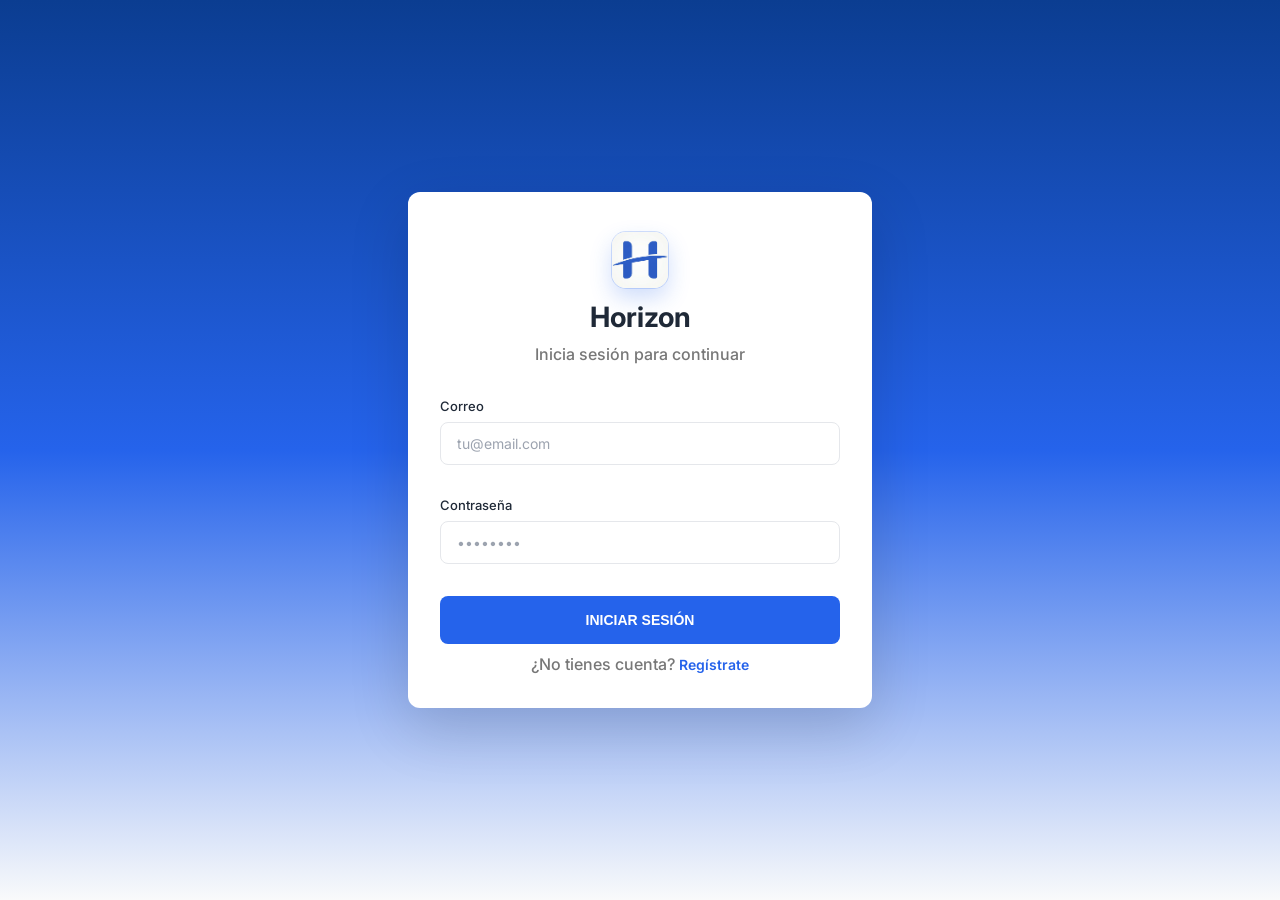
==== commit 1a992e76: "0.7.7 - Favicon con logo redondeados y correccion estilos" ====
--- a/frontend/academia.html
+++ b/frontend/academia.html
@@ -5,6 +5,7 @@
     <meta name="viewport" content="width=device-width, initial-scale=1.0">
     <title>Academia | Horizon</title>
     <link rel="stylesheet" href="css/styles.css">
+    <link rel="icon" type="image/x-icon" href="assets/icon/favicon.ico">
 </head>
 <body>
     <script src="js/config.js"></script>
--- a/frontend/css/styles.css
+++ b/frontend/css/styles.css
@@ -1,19 +1,110 @@
 @import url('https://fonts.googleapis.com/css2?family=Inter:ital,opsz,wght@0,14..32,100..900;1,14..32,100..900&display=swap');
 
+/* #region VARIABLES Y ESTILOS BASE */
+/* #region VARIABLES Y ESTILOS BASE - CONTENIDO */
 /* ==================== VARIABLES Y ESTILOS BASE ==================== */
 :root {
     /* Fuente */
     --font-sans: 'Inter', system-ui, sans-serif;
     
-    /* Colores */
-    --color-primary: #2563EB;
-    --color-secondary: #0B3D91;
+    /* Colores base */
+    --color-transparent: transparent;
+    --color-white: #ffffff;
+    --color-black: #000000;
+
+    /* Marca */
+    --color-primary: #2563eb;
+    --color-secondary: #0b3d91;
     --color-tertiary: #777777;
+
+    /* Texto */
     --color-text-primary: #1f2937;
     --color-text-secondary: #6b7280;
+    --color-text-muted: #9ca3af;
+    --color-text-soft: #4b5563;
+    --color-text-strong: #374151;
+    --color-text-deep: #0b1a33;
+
+    /* Bordes y superficies */
     --color-border: #e5e7eb;
+    --color-border-soft: #d1d5db;
+    --color-border-subtle: #f3f4f6;
     --color-bg-light: #f9fafb;
     --color-bg-lighter: #f3f4f6;
+    --color-bg-soft: #fcfcfc;
+    --color-surface: #ffffff;
+    --color-surface-dark-strong: #111827;
+    --color-surface-dark-soft: #e2e8f0;
+
+    /* Estados */
+    --color-success: #10b981;
+    --color-success-700: #047857;
+    --color-success-800: #065f46;
+    --color-success-alt: #15803d;
+    --color-success-bg: #ecfdf5;
+    --color-success-bg-strong: #dcfce7;
+    --color-success-border: #d1fae5;
+    --color-success-border-strong: #a7f3d0;
+
+    --color-danger: #ef4444;
+    --color-danger-700: #dc2626;
+    --color-danger-800: #991b1b;
+    --color-danger-bg: #fef2f2;
+    --color-danger-bg-strong: #fee2e2;
+    --color-danger-border: #fecaca;
+    --color-danger-border-strong: #fca5a5;
+
+    --color-warning-700: #c2410c;
+    --color-warning-800: #92400e;
+    --color-warning-bg: #fffbeb;
+    --color-warning-bg-soft: #fff7ed;
+    --color-warning-border: #fde68a;
+    --color-warning-border-soft: #ffedd5;
+
+    --color-info-700: #1e40af;
+    --color-info-bg: #eff6ff;
+    --color-info-border: #dbeafe;
+    --color-info-border-soft: #bfdbfe;
+
+    --color-accent-purple: #7e22ce;
+    --color-accent-purple-bg: #f3e8ff;
+    --color-accent-teal: #0f766e;
+    --color-accent-teal-bg: #ccfbf1;
+
+    /* Alfas y overlays */
+    --color-black-a04: rgba(0, 0, 0, 0.04);
+    --color-black-a05: rgba(0, 0, 0, 0.05);
+    --color-black-a06: rgba(0, 0, 0, 0.06);
+    --color-black-a08: rgba(0, 0, 0, 0.08);
+    --color-black-a12: rgba(0, 0, 0, 0.12);
+    --color-black-a15: rgba(0, 0, 0, 0.15);
+    --color-black-a30: rgba(0, 0, 0, 0.3);
+    --color-black-a50: rgba(0, 0, 0, 0.5);
+
+    --color-slate-a06: rgba(15, 23, 42, 0.06);
+    --color-slate-a10: rgba(15, 23, 42, 0.1);
+    --color-slate-a15: rgba(15, 23, 42, 0.15);
+
+    --color-primary-a05: rgba(37, 99, 235, 0.05);
+    --color-primary-a08: rgba(37, 99, 235, 0.08);
+    --color-primary-a10: rgba(37, 99, 235, 0.1);
+    --color-primary-a14: rgba(37, 99, 235, 0.14);
+    --color-primary-a15: rgba(37, 99, 235, 0.15);
+    --color-primary-a20: rgba(37, 99, 235, 0.2);
+    --color-primary-a22: rgba(37, 99, 235, 0.22);
+    --color-primary-a25: rgba(37, 99, 235, 0.25);
+    --color-primary-a30: rgba(37, 99, 235, 0.3);
+
+    --color-secondary-a05: rgba(11, 61, 145, 0.05);
+    --color-secondary-a10: rgba(11, 61, 145, 0.1);
+    --color-secondary-a14: rgba(11, 61, 145, 0.14);
+
+    --color-white-a20: rgba(255, 255, 255, 0.2);
+    --color-white-a25: rgba(255, 255, 255, 0.25);
+    --color-white-a85: rgba(255, 255, 255, 0.85);
+
+    --color-danger-shadow: rgba(156, 39, 39, 0.1);
+    --color-ink-overlay: rgba(17, 24, 39, 0.72);
     
     /* Sidebar */
     --sidebar-width: 250px;
@@ -34,6 +125,112 @@
     --radius-xl: 12px;
 }
 
+/* #region MODO OSCURO */
+[data-theme="dark"] {
+    color-scheme: dark;
+
+    --color-tertiary: #a8b0bf;
+
+    --color-text-primary: #e5e7eb;
+    --color-text-secondary: #cbd5e1;
+    --color-text-muted: #94a3b8;
+    --color-text-soft: #cbd5e1;
+    --color-text-strong: #f8fafc;
+    --color-text-deep: #ffffff;
+
+    --color-border: #334155;
+    --color-border-soft: #475569;
+    --color-border-subtle: #1f2937;
+
+    --color-bg-light: #0b1220;
+    --color-bg-lighter: #111827;
+    --color-bg-soft: #0f172a;
+    --color-surface: #111827;
+
+    --color-success-bg: #052e25;
+    --color-success-bg-strong: #064e3b;
+    --color-success-border: #0f766e;
+    --color-success-border-strong: #10b981;
+
+    --color-danger-bg: #3b1116;
+    --color-danger-bg-strong: #4c1d23;
+    --color-danger-border: #7f1d1d;
+    --color-danger-border-strong: #b91c1c;
+
+    --color-warning-bg: #422006;
+    --color-warning-bg-soft: #4a2307;
+    --color-warning-border: #92400e;
+    --color-warning-border-soft: #b45309;
+
+    --color-info-bg: #10243f;
+    --color-info-border: #1d4f91;
+    --color-info-border-soft: #2563eb;
+
+    --color-accent-purple-bg: #3b1a5a;
+    --color-accent-teal-bg: #133633;
+
+    --color-black-a04: rgba(0, 0, 0, 0.18);
+    --color-black-a05: rgba(0, 0, 0, 0.22);
+    --color-black-a06: rgba(0, 0, 0, 0.26);
+    --color-black-a08: rgba(0, 0, 0, 0.34);
+    --color-black-a12: rgba(0, 0, 0, 0.45);
+    --color-black-a15: rgba(0, 0, 0, 0.55);
+    --color-black-a30: rgba(0, 0, 0, 0.7);
+    --color-black-a50: rgba(0, 0, 0, 0.82);
+
+    --color-slate-a06: rgba(2, 6, 23, 0.45);
+    --color-slate-a10: rgba(2, 6, 23, 0.55);
+    --color-slate-a15: rgba(2, 6, 23, 0.7);
+
+    --color-primary-a05: rgba(96, 165, 250, 0.1);
+    --color-primary-a08: rgba(96, 165, 250, 0.14);
+    --color-primary-a10: rgba(96, 165, 250, 0.18);
+    --color-primary-a14: rgba(96, 165, 250, 0.24);
+    --color-primary-a15: rgba(96, 165, 250, 0.28);
+    --color-primary-a20: rgba(96, 165, 250, 0.34);
+    --color-primary-a22: rgba(96, 165, 250, 0.38);
+    --color-primary-a25: rgba(96, 165, 250, 0.42);
+    --color-primary-a30: rgba(96, 165, 250, 0.5);
+
+    --color-secondary-a05: rgba(30, 64, 175, 0.18);
+    --color-secondary-a10: rgba(30, 64, 175, 0.28);
+    --color-secondary-a14: rgba(30, 64, 175, 0.38);
+}
+
+[data-theme="dark"] .nav-item.active .nav-label {
+    color: var(--color-white);
+}
+
+[data-theme="dark"] .nav-item.active .nav-icon {
+    color: var(--color-white);
+}
+
+[data-theme="dark"] .reflexion-card,
+[data-theme="dark"] .card-large,
+[data-theme="dark"] .articulo-hero {
+    background: linear-gradient(145deg, #1f2a3d 0%, #0b1220 65%, #0f172a 100%);
+}
+
+[data-theme="dark"] .chat-bubble.ai {
+    background: #1b2638;
+    border: 1px solid var(--color-border-soft);
+    color: var(--color-surface-dark-soft);
+}
+
+[data-theme="dark"] .status-indicator,
+[data-theme="dark"] .advisor-sidebar.collapsed .status-indicator {
+    border-color: var(--color-white);
+}
+
+[data-theme="dark"] .advisor-sidebar.collapsed {
+    box-shadow: 0 0 0 2px var(--color-white), 0 8px 24px var(--color-primary-a30);
+}
+
+[data-theme="dark"] .advisor-sidebar.collapsed:hover {
+    box-shadow: 0 0 0 2px var(--color-white), 0 6px 18px var(--color-primary-a30);
+}
+/* #endregion MODO OSCURO */
+
 body {
     font-family: var(--font-sans);
     -webkit-font-smoothing: antialiased;
@@ -42,7 +239,13 @@
     padding: 0;
 }
 
-/* ==================== TIPOGRAFÍA ==================== */
+/* #endregion VARIABLES Y ESTILOS BASE - CONTENIDO */
+
+/* #endregion VARIABLES Y ESTILOS BASE */
+
+/* #region TIPOGRAFIA */
+/* #region TIPOGRAFIA - CONTENIDO */
+/* ==================== TIPOGRAFIA ==================== */
 h1 {
     font-weight: 700;
     font-size: 32px;
@@ -80,6 +283,12 @@
     margin-bottom: var(--spacing-xl);
 }
 
+/* #endregion TIPOGRAFIA - CONTENIDO */
+
+/* #endregion TIPOGRAFIA */
+
+/* #region CARDS (ESTANDARIZADAS) */
+/* #region CARDS (ESTANDARIZADAS) - CONTENIDO */
 /* ==================== CARDS (ESTANDARIZADAS) ==================== */
 .opts-section {
     display: grid;
@@ -92,10 +301,10 @@
     display: flex;
     flex-direction: column;
     padding: var(--spacing-xl);
-    background: white;
+    background: var(--color-surface);
     border-radius: var(--radius-xl);
-    border: 1px solid rgba(0, 0, 0, 0.04);
-    box-shadow: 0 6px 18px rgba(15, 23, 42, 0.06);
+    border: 1px solid var(--color-black-a04);
+    box-shadow: 0 6px 18px var(--color-slate-a06);
     transition: all 0.3s ease;
     text-decoration: none;
     color: inherit;
@@ -109,7 +318,7 @@
 
 .card:hover, .metric-card:hover, .result-card:hover, .search-section.card:hover {
     transform: translateY(-4px);
-    box-shadow: 0 8px 24px rgba(0, 0, 0, 0.12);
+    box-shadow: 0 8px 24px var(--color-black-a12);
 }
 
 .card:hover .card-icon svg {
@@ -119,7 +328,7 @@
 .card-icon {
     width: 40px;
     height: 40px;
-    background: linear-gradient(135deg, rgba(37, 99, 235, 0.1) 0%, rgba(11, 61, 145, 0.1) 100%);
+    background: linear-gradient(135deg, var(--color-primary-a10) 0%, var(--color-secondary-a10) 100%);
     border-radius: var(--radius-lg);
     display: flex;
     align-items: center;
@@ -130,7 +339,7 @@
 .card-icon svg {
     width: 24px;
     height: 24px;
-    color: #d1d5db;
+    color: var(--color-border-soft);
     transition: color 0.3s ease;
 }
 
@@ -160,7 +369,13 @@
     color: var(--color-secondary);
 }
 
-/* ==================== CARD ESPECIAL: REFLEXIÓN ==================== */
+/* #endregion CARDS (ESTANDARIZADAS) - CONTENIDO */
+
+/* #endregion CARDS (ESTANDARIZADAS) */
+
+/* #region CARD ESPECIAL: REFLEXION */
+/* #region CARD ESPECIAL: REFLEXION - CONTENIDO */
+/* ==================== CARD ESPECIAL: REFLEXION ==================== */
 .reflexion-card, .card-large {
     grid-column: span 2;
     background: linear-gradient(35deg, var(--color-secondary) 0%, var(--color-primary) 100%);
@@ -172,7 +387,7 @@
 
 .reflexion-card:hover, .card-large:hover {
     transform: translateY(-4px);
-    box-shadow: 0 8px 24px rgba(0, 0, 0, 0.12);
+    box-shadow: 0 8px 24px var(--color-black-a12);
 }
 
 .reflexion-content {
@@ -182,8 +397,8 @@
 .reflexion-label {
     display: inline-block;
     padding: var(--spacing-sm) var(--spacing-md);
-    background: rgba(255, 255, 255, 0.25);
-    color: white;
+    background: var(--color-white-a25);
+    color: var(--color-white);
     font-weight: 700;
     font-size: 12px;
     letter-spacing: 1px;
@@ -192,7 +407,7 @@
 }
 
 .reflexion-quote {
-    color: white;
+    color: var(--color-white);
     font-size: 24px;
     font-weight: 700;
     line-height: 1.4;
@@ -200,13 +415,20 @@
 }
 
 .reflexion-author {
-    color: white;
+    color: var(--color-white);
     font-size: 13px;
     font-style: italic;
     margin: 0 0 var(--spacing-lg) 0;
 }
 
+/* #endregion CARD ESPECIAL: REFLEXION - CONTENIDO */
+
+/* #endregion CARD ESPECIAL: REFLEXION */
+
+/* #region BOTONES (ESTANDARIZADOS) */
+/* #region BOTONES (ESTANDARIZADOS) - CONTENIDO */
 /* ==================== BOTONES (ESTANDARIZADOS) ==================== */
+/* #region BOTONES BASE */
 .btn, .btn-primary, .reflexion-button, .reflexion-button.primary {
     display: inline-flex;
     align-items: center;
@@ -223,39 +445,137 @@
 
 .btn-primary, .reflexion-button, .reflexion-button.primary {
     background: linear-gradient(var(--color-primary), var(--color-primary));
-    color: white;
-    box-shadow: 0 2px 5px rgba(37, 99, 235, 0.2);
+    color: var(--color-white);
+    box-shadow: 0 2px 5px var(--color-primary-a20);
 }
 
 .btn-primary:hover, .reflexion-button:hover, .reflexion-button.primary:hover {
     background: linear-gradient(0deg, var(--color-secondary), var(--color-primary));
     transform: translateY(-2px);
 }
+/* #endregion BOTONES BASE */
+
+/* #region BOTONES ICONO Y OUTLINE */
 /* Button Icon */
 .btn-icon {
     background: none;
     border: none;
-    color: #9ca3af;
+    color: var(--color-text-muted);
     padding: var(--spacing-xs);
     gap: 0;
 }
 
 .btn-icon:hover {
     background: var(--color-bg-lighter);
-    color: #4b5563;
-}
-
+    color: var(--color-text-soft);
+}
+
+.btn-outline {
+    display: inline-flex;
+    align-items: center;
+    justify-content: center;
+    gap: var(--spacing-sm);
+    padding: var(--spacing-sm) var(--spacing-lg);
+    border-radius: var(--radius-md);
+    border: 1px solid var(--color-border);
+    background: var(--color-surface);
+    color: var(--color-text-primary);
+    font-weight: 600;
+    font-size: 14px;
+    cursor: pointer;
+    transition: all 0.3s ease;
+}
+
+.btn-outline:hover {
+    border-color: var(--color-border-soft);
+    background: var(--color-bg-light);
+}
+
+/* #endregion BOTONES ICONO Y OUTLINE */
+
+/* #region BOTON LOGOUT */
+/* ==================== BOTON LOGOUT ==================== */
+.btn-logout {
+    width: 100%;
+    padding: 10px 12px;
+    margin-top: 12px;
+    background: var(--color-danger-bg);
+    border: 1px solid var(--color-danger-border);
+    border-radius: 6px;
+    color: var(--color-danger-800);
+    font-size: 13px;
+    font-weight: 500;
+    font-family: var(--font-sans);
+    cursor: pointer;
+    transition: all 0.3s ease;
+    display: flex;
+    align-items: center;
+    justify-content: center;
+    gap: 8px;
+}
+
+.btn-logout:hover {
+    background: var(--color-danger-bg-strong);
+    border-color: var(--color-danger-border-strong);
+    transform: translateY(-1px);
+    box-shadow: 0 4px 12px var(--color-danger-shadow);
+}
+
+.btn-logout:active {
+    transform: translateY(0);
+}
+
+.btn-logout:disabled {
+    opacity: 0.6;
+    cursor: not-allowed;
+}
+
+.btn-logout svg {
+    flex-shrink: 0;
+}
+
+.btn-logout-compact {
+    width: auto;
+    margin-top: 0;
+    min-width: 96px;
+}
+
+/* Ocultar texto del boton cuando la sidebar esta colapsada */
+.sidebar.collapsed .btn-logout span {
+    display: none;
+}
+
+.sidebar.collapsed .btn-logout {
+    justify-content: center;
+    padding: 12px;
+}
+
+/* #endregion BOTON LOGOUT */
+
+/* #endregion BOTONES (ESTANDARIZADOS) - CONTENIDO */
+
+/* #endregion BOTONES (ESTANDARIZADOS) */
+
+/* #region UTILIDADES */
+/* #region UTILIDADES - CONTENIDO */
 /* ==================== UTILIDADES ==================== */
-.text-success { color: #10b981; }
-.text-danger { color: #ef4444; }
+.text-success { color: var(--color-success); }
+.text-danger { color: var(--color-danger); }
 .text-muted { color: var(--color-tertiary); }
 .text-right { text-align: right; }
 .text-left { text-align: left; }
 .text-bold { font-weight: 700; }
-
-.icon-trend-up { color: #10b981; }
+.uppercase { text-transform: uppercase; }
+
+.icon-trend-up { color: var(--color-success); }
 .icon-shield { color: var(--color-primary); }
 
+/* #endregion UTILIDADES - CONTENIDO */
+
+/* #endregion UTILIDADES */
+
+/* #region BADGES */
+/* #region BADGES - CONTENIDO */
 /* ==================== BADGES ==================== */
 .badge {
     display: inline-flex;
@@ -267,44 +587,50 @@
 }
 
 .badge-success, .badge-green { 
-    background-color: #ecfdf5; 
-    color: #047857; 
-    border: 1px solid #d1fae5; 
+    background-color: var(--color-success-bg); 
+    color: var(--color-success-700); 
+    border: 1px solid var(--color-success-border); 
 }
 
 .badge-blue, .badge-blue-soft { 
-    background-color: #eff6ff; 
+    background-color: var(--color-info-bg); 
     color: var(--color-primary); 
-    border: 1px solid #dbeafe; 
+    border: 1px solid var(--color-info-border); 
 }
 
 .badge-orange { 
-    background-color: #fff7ed; 
-    color: #c2410c; 
-    border: 1px solid #ffedd5; 
+    background-color: var(--color-warning-bg-soft); 
+    color: var(--color-warning-700); 
+    border: 1px solid var(--color-warning-border-soft); 
 }
 
 .badge-purple, .badge-purple-soft { 
-    background-color: #f3e8ff; 
-    color: #7e22ce; 
+    background-color: var(--color-accent-purple-bg); 
+    color: var(--color-accent-purple); 
 }
 
 .badge-gray, .badge-gray-soft { 
-    background-color: #f3f4f6; 
-    color: #4b5563; 
+    background-color: var(--color-border-subtle); 
+    color: var(--color-text-soft); 
 }
 
 .badge-teal, .badge-teal-soft { 
-    background-color: #ccfbf1; 
-    color: #0f766e; 
+    background-color: var(--color-accent-teal-bg); 
+    color: var(--color-accent-teal); 
 }
 
 .badge-success-light { 
-    background-color: #dcfce7; 
-    color: #15803d; 
-}
-
-/* ==================== PÁGINA PORTFOLIO ==================== */
+    background-color: var(--color-success-bg-strong); 
+    color: var(--color-success-alt); 
+}
+
+/* #endregion BADGES - CONTENIDO */
+
+/* #endregion BADGES */
+
+/* #region PAGINA PORTFOLIO */
+/* #region PAGINA PORTFOLIO - CONTENIDO */
+/* ==================== PAGINA PORTFOLIO ==================== */
 .page-header {
     display: flex;
     justify-content: space-between;
@@ -332,7 +658,13 @@
     font-size: 18px;
 }
 
-/* ==================== MÉTRICAS ==================== */
+/* #endregion PAGINA PORTFOLIO - CONTENIDO */
+
+/* #endregion PAGINA PORTFOLIO */
+
+/* #region METRICAS */
+/* #region METRICAS - CONTENIDO */
+/* ==================== METRICAS ==================== */
 .metrics-grid {
     display: grid;
     grid-template-columns: repeat(3, 1fr);
@@ -343,8 +675,8 @@
 .metric-card {
     min-height: auto;
     padding: var(--spacing-xl);
-    border: 1px solid #f3f4f6;
-    box-shadow: 0 4px 6px -1px rgba(0, 0, 0, 0.05);
+    border: 1px solid var(--color-border-subtle);
+    box-shadow: 0 4px 6px -1px var(--color-black-a05);
 }
 
 .metric-header {
@@ -373,6 +705,12 @@
     font-weight: 600;
 }
 
+/* #endregion METRICAS - CONTENIDO */
+
+/* #endregion METRICAS */
+
+/* #region TABLAS */
+/* #region TABLAS - CONTENIDO */
 /* ==================== TABLAS ==================== */
 .table-section {
     padding: 0;
@@ -381,7 +719,7 @@
 
 .table-toolbar {
     padding: var(--spacing-xl);
-    border-bottom: 1px solid #f3f4f6;
+    border-bottom: 1px solid var(--color-border-subtle);
     display: flex;
     justify-content: space-between;
     align-items: center;
@@ -406,15 +744,15 @@
     padding: var(--spacing-md) var(--spacing-xl);
     font-size: 11px;
     text-transform: uppercase;
-    color: #6b7280;
+    color: var(--color-text-secondary);
     font-weight: 600;
     letter-spacing: 0.05em;
-    border-bottom: 1px solid #f3f4f6;
+    border-bottom: 1px solid var(--color-border-subtle);
 }
 
 .custom-table td {
     padding: var(--spacing-lg) var(--spacing-xl);
-    border-bottom: 1px solid #f3f4f6;
+    border-bottom: 1px solid var(--color-border-subtle);
     vertical-align: middle;
 }
 
@@ -423,7 +761,7 @@
 }
 
 .custom-table tr:hover {
-    background-color: #fcfcfc;
+    background-color: var(--color-bg-soft);
 }
 
 /* Elementos de tabla */
@@ -436,7 +774,7 @@
 .asset-icon {
     width: 40px;
     height: 40px;
-    background: white;
+    background: var(--color-surface);
     border: 1px solid var(--color-border);
     border-radius: var(--radius-lg);
     display: flex;
@@ -458,7 +796,7 @@
 
 .asset-name {
     font-size: 12px;
-    color: #9ca3af;
+    color: var(--color-text-muted);
 }
 
 .price-cell {
@@ -482,13 +820,13 @@
     top: 0;
     width: var(--sidebar-width);
     height: 100vh;
-    background: #ffffff;
-    border-right: 1px solid #e5e7eb;
+    background: var(--color-surface);
+    border-right: 1px solid var(--color-border);
     display: flex;
     flex-direction: column;
     z-index: 1000;
     transition: all 0.3s ease;
-    box-shadow: 2px 0 8px rgba(15, 23, 42, 0.1);
+    box-shadow: 2px 0 8px var(--color-slate-a10);
 }
 
 .sidebar.collapsed {
@@ -500,7 +838,7 @@
     display: flex;
     align-items: center;
     justify-content: space-between;
-    border-bottom: 1px solid #e5e7eb;
+    border-bottom: 1px solid var(--color-border);
 }
 
 .logo {
@@ -519,18 +857,15 @@
 .logo-icon {
     width: 32px;
     height: 32px;
-    background: linear-gradient(135deg, var(--color-primary) 0%, var(--color-secondary) 100%);
-    color: white;
-    display: flex;
-    align-items: center;
-    justify-content: center;
     border-radius: 8px;
-    font-weight: 700;
+    object-fit: cover;
+    display: block;
     flex-shrink: 0;
+    box-shadow: 0 0 0 1px var(--color-primary-a20), 0 6px 14px var(--color-primary-a20);
 }
 
 .logo-text {
-    color: #1f2937;
+    color: var(--color-text-primary);
     transition: opacity 0.3s ease;
 }
 
@@ -542,7 +877,7 @@
     background: none;
     border: none;
     cursor: pointer;
-    color: #6b7280;
+    color: var(--color-text-secondary);
     display: flex;
     align-items: center;
     justify-content: center;
@@ -563,8 +898,8 @@
 }
 
 .sidebar-toggle:hover {
-    background: #f3f4f6;
-    color: #1f2937;
+    background: var(--color-border-subtle);
+    color: var(--color-text-primary);
 }
 
 .sidebar-toggle:hover .sidebar-toggle-icon {
@@ -586,7 +921,7 @@
     display: block;
     font-size: 11px;
     font-weight: 700;
-    color: #9ca3af;
+    color: var(--color-text-muted);
     text-transform: uppercase;
     letter-spacing: 0.5px;
     padding: 12px 16px;
@@ -603,7 +938,7 @@
     align-items: center;
     gap: 12px;
     padding: 12px 16px;
-    color: #6b7280;
+    color: var(--color-text-secondary);
     text-decoration: none;
     font-size: 14px;
     border-radius: 8px;
@@ -612,14 +947,58 @@
 }
 
 .nav-item:hover {
-    background: #f3f4f6;
+    background: var(--color-border-subtle);
     color: var(--color-primary);
 }
 
 .nav-item.active {
-    background: #dbeafe;
+    background: var(--color-info-border);
     color: var(--color-primary);
     font-weight: 600;
+}
+
+.nav-theme-toggle {
+    width: 100%;
+    border: none;
+    background: none;
+    cursor: pointer;
+    text-align: left;
+}
+
+.theme-toggle-icons {
+    width: 20px;
+    height: 20px;
+    position: relative;
+    flex-shrink: 0;
+}
+
+.theme-icon {
+    width: 20px;
+    height: 20px;
+    position: absolute;
+    top: 0;
+    left: 0;
+    transition: opacity 0.28s ease, transform 0.28s ease;
+}
+
+.theme-icon-sun {
+    opacity: 1;
+    transform: rotate(0deg) scale(1);
+}
+
+.theme-icon-moon {
+    opacity: 0;
+    transform: rotate(50deg) scale(0.65);
+}
+
+.nav-theme-toggle.is-dark .theme-icon-sun {
+    opacity: 0;
+    transform: rotate(-50deg) scale(0.65);
+}
+
+.nav-theme-toggle.is-dark .theme-icon-moon {
+    opacity: 1;
+    transform: rotate(0deg) scale(1);
 }
 
 .nav-icon {
@@ -639,13 +1018,13 @@
 
 .nav-divider {
     height: 1px;
-    background: #e5e7eb;
+    background: var(--color-border);
     margin: 0 12px;
 }
 
 .sidebar-footer {
     padding: 16px;
-    border-top: 1px solid #e5e7eb;
+    border-top: 1px solid var(--color-border);
 }
 
 .user-profile {
@@ -654,18 +1033,21 @@
     gap: 12px;
     padding: 12px;
     border-radius: 8px;
+    cursor: pointer;
     transition: all 0.3s ease;
 }
 
 .user-profile:hover {
-    background: #f3f4f6;
+    background: var(--color-border-subtle);
+    opacity: 0.8;
+    transform: scale(1.02);
 }
 
 .user-avatar {
     width: 40px;
     height: 40px;
     background: linear-gradient(135deg, var(--color-primary) 0%, var(--color-secondary) 100%);
-    color: white;
+    color: var(--color-white);
     display: flex;
     align-items: center;
     justify-content: center;
@@ -684,7 +1066,7 @@
     display: none;
 }
 
-/* Centrar avatar cuando la sidebar está colapsada */
+/* Centrar avatar cuando la sidebar esta colapsada */
 .sidebar.collapsed .user-profile {
     justify-content: center;
     padding: 12px 0;
@@ -694,13 +1076,13 @@
     margin: 0;
     font-size: 14px;
     font-weight: 600;
-    color: #1f2937;
+    color: var(--color-text-primary);
 }
 
 .user-plan {
     margin: 0;
     font-size: 11px;
-    color: #9ca3af;
+    color: var(--color-text-muted);
     text-transform: uppercase;
     letter-spacing: 0.5px;
 }
@@ -711,7 +1093,7 @@
     left: 0;
     right: 0;
     bottom: 0;
-    background: rgba(0, 0, 0, 0.5);
+    background: var(--color-black-a50);
     opacity: 0;
     visibility: hidden;
     transition: all 0.3s ease;
@@ -724,7 +1106,13 @@
     visibility: visible;
 }
 
-/* ==================== BARRA INFERIOR MÓVIL ==================== */
+/* #endregion TABLAS - CONTENIDO */
+
+/* #endregion TABLAS */
+
+/* #region BARRA INFERIOR MOVIL */
+/* #region BARRA INFERIOR MOVIL - CONTENIDO */
+/* ==================== BARRA INFERIOR MOVIL ==================== */
 .bottom-navbar {
     display: none;
     position: fixed;
@@ -732,7 +1120,7 @@
     left: 5%;
     right: 5%;
     height: 70px;
-    background: white;
+    background: var(--color-surface);
     box-shadow: 0 0px 10px var(--color-primary);
     z-index: 1000;
     border-radius: var(--radius-xl);
@@ -755,7 +1143,7 @@
     justify-content: flex-start;
     gap: 4px;
     padding: 8px 0;
-    color: #6b7280;
+    color: var(--color-text-secondary);
     text-decoration: none;
     font-size: 11px;
     cursor: pointer;
@@ -793,141 +1181,13 @@
     margin-left: var(--sidebar-width-collapsed);
 }
 
-/* ==================== ESTILOS PÁGINA PORTFOLIO ==================== */
-.page-header {
-    display: flex;
-    justify-content: space-between;
-    align-items: flex-end;
-    margin-bottom: var(--spacing-2xl);
-    flex-wrap: wrap;
-    gap: var(--spacing-lg);
-}
-
-.header-titles h1 {
-    margin-bottom: var(--spacing-sm);
-}
-
-.balance-info {
-    display: flex;
-    align-items: center;
-    gap: 10px;
-    color: var(--color-tertiary);
-    font-size: 15px;
-}
-
-.balance-amount {
-    font-weight: 700;
-    color: var(--color-text-primary);
-    font-size: 18px;
-}
-
-/* --- Tabla de Activos --- */
-.table-section {
-    padding: 0; /* Quitamos padding del card para que la tabla llene todo */
-    overflow: hidden; /* Para las esquinas redondeadas */
-}
-
-.table-toolbar {
-    padding: 20px 24px;
-    border-bottom: 1px solid #f3f4f6;
-    display: flex;
-    justify-content: space-between;
-    align-items: center;
-}
-
-.table-toolbar h2 {
-    font-size: 18px;
-    font-weight: 700;
-    margin: 0;
-}
-
-.table-responsive {
-    overflow-x: auto;
-}
-
-.custom-table {
-    width: 100%;
-    border-collapse: collapse;
-    min-width: 800px;
-}
-
-.custom-table th {
-    background: #f9fafb;
-    padding: 12px 24px;
-    font-size: 11px;
-    text-transform: uppercase;
-    color: #6b7280;
-    font-weight: 600;
-    letter-spacing: 0.05em;
-    border-bottom: 1px solid #f3f4f6;
-}
-
-.custom-table td {
-    padding: 16px 24px;
-    border-bottom: 1px solid #f3f4f6;
-    vertical-align: middle;
-}
-
-.custom-table tr:last-child td {
-    border-bottom: none;
-}
-
-.custom-table tr:hover {
-    background-color: #fcfcfc;
-}
-
-/* Elementos dentro de la tabla */
-.asset-item {
-    display: flex;
-    align-items: center;
-    gap: 12px;
-}
-
-.asset-icon {
-    width: 40px;
-    height: 40px;
-    background: #ffffff;
-    border: 1px solid #e5e7eb;
-    border-radius: 10px;
-    display: flex;
-    align-items: center;
-    justify-content: center;
-    overflow: hidden;
-}
-
-.asset-info {
-    display: flex;
-    flex-direction: column;
-}
-
-.asset-symbol {
-    font-weight: 700;
-    color: #1f2937;
-    font-size: 14px;
-}
-
-.asset-name {
-    font-size: 12px;
-    color: #9ca3af;
-}
-
-.price-cell {
-    display: flex;
-    flex-direction: column;
-}
-
-.price-val {
-    font-weight: 600;
-    color: #1f2937;
-    font-size: 14px;
-}
-
-.price-change {
-    font-size: 12px;
-    font-weight: 500;
-}
-
-/* ==================== ESTILOS PÁGINA ACADEMY ==================== */
+/* #endregion BARRA INFERIOR MOVIL - CONTENIDO */
+
+/* #endregion BARRA INFERIOR MOVIL */
+
+/* #region ESTILOS PAGINA ACADEMY */
+/* #region ESTILOS PAGINA ACADEMY - CONTENIDO */
+/* ==================== ESTILOS PAGINA ACADEMY ==================== */
 /* Contenedor principal: Solo el contenido principal (el chat es flotante) */
 .academy-layout {
     display: block;
@@ -945,13 +1205,13 @@
     flex-direction: column;
     transition: all 0.25s ease-out;
     overflow: hidden;
-    background: white;
+    background: var(--color-surface);
     z-index: 1000;
-    box-shadow: 0 12px 36px rgba(15, 23, 42, 0.15);
+    box-shadow: 0 12px 36px var(--color-slate-a15);
     border-radius: var(--radius-xl);
 }
 
-/* ESTADO COLAPSADO: Botón flotante circular en esquina inferior derecha */
+/* ESTADO COLAPSADO: Boton flotante circular en esquina inferior derecha */
 .advisor-sidebar.collapsed {
     width: 72px !important;
     height: 72px !important;
@@ -960,7 +1220,7 @@
     min-height: 72px;
     border-radius: 50%;
     cursor: pointer;
-    box-shadow: 0 8px 24px rgba(37, 99, 235, 0.3);
+    box-shadow: 0 8px 24px var(--color-primary-a30);
     transition: all 0.25s ease-out;
 }
 
@@ -969,7 +1229,7 @@
     transform: scale(1.05);
 }
 
-/* Cabecera del chat (actúa como botón de toggle) */
+/* Cabecera del chat (actua como boton de toggle) */
 .advisor-header {
     padding: var(--spacing-lg);
     border-bottom: 1px solid var(--color-border);
@@ -990,7 +1250,7 @@
     background: var(--color-bg-lighter);
 }
 
-/* Ocultar elementos cuando está colapsado */
+/* Ocultar elementos cuando esta colapsado */
 .advisor-sidebar.collapsed .chat-container,
 .advisor-sidebar.collapsed .chat-input-wrapper,
 .advisor-sidebar.collapsed .user-info,
@@ -999,7 +1259,7 @@
     opacity: 0;
 }
 
-/* Centrar el avatar/icono cuando es un círculo */
+/* Centrar el avatar/icono cuando es un crculo */
 .advisor-sidebar.collapsed .advisor-header {
     border: none;
     padding: 0;
@@ -1008,21 +1268,21 @@
     display: flex;
     justify-content: center;
     align-items: center;
-    background: transparent;
-}
-
-/* Aumentar tamaño del avatar cuando el chat está colapsado */
+    background: var(--color-transparent);
+}
+
+/* Aumentar tamano del avatar cuando el chat esta colapsado */
 .advisor-sidebar.collapsed .user-avatar {
     width: 60px;
     height: 60px;
     padding: 0;
 }
 
-/* SVG del ícono de estrellas */
+/* SVG del cono de estrellas */
 .chat-icon-svg {
     width: 28px;
     height: 28px;
-    fill: white;
+    fill: var(--color-white);
     stroke: none;
 }
 
@@ -1031,13 +1291,13 @@
     display: block;
 }
 
-/* Ajustar indicador de estado cuando está colapsado */
+/* Ajustar indicador de estado cuando esta colapsado */
 .advisor-sidebar.collapsed .status-indicator {
     bottom: 2px;
     right: 2px;
     width: 12px;
     height: 12px;
-    border: 3px solid white;
+    border: 3px solid var(--color-white);
 }
 
 /* Avatar del Bot */
@@ -1045,7 +1305,7 @@
     width: 44px;
     height: 44px;
     background: linear-gradient(135deg, var(--color-secondary) 0%, var(--color-primary) 100%);
-    color: white;
+    color: var(--color-white);
     display: flex;
     align-items: center;
     justify-content: center;
@@ -1061,12 +1321,12 @@
     right: 2px;
     width: 10px;
     height: 10px;
-    background: #10b981;
-    border: 2px solid white;
+    background: var(--color-success);
+    border: 2px solid var(--color-white);
     border-radius: 50%;
 }
 
-/* Área de mensajes con scroll automático */
+/* rea de mensajes con scroll automtico */
 .chat-container {
     flex: 1; 
     padding: var(--spacing-lg);
@@ -1074,7 +1334,7 @@
     display: flex;
     flex-direction: column;
     gap: var(--spacing-md);
-    background: white;
+    background: var(--color-surface);
 }
 
 .chat-bubble {
@@ -1094,18 +1354,18 @@
 
 .chat-bubble.user {
     background: var(--color-primary);
-    color: white;
+    color: var(--color-white);
     border-radius: var(--radius-lg) 0 var(--radius-lg) var(--radius-lg);
     align-self: flex-end;
 }
 
 .chat-bubble.error {
     background: var(--color-bg-lighter);
-    color: #991b1b;
-    border-left: 3px solid #dc2626;
-}
-
-/* Animación de puntitos */
+    color: var(--color-danger-800);
+    border-left: 3px solid var(--color-danger-700);
+}
+
+/* Animacin de puntitos */
 .chat-bubble.typing {
     display: inline-flex;
     gap: 4px;
@@ -1144,13 +1404,13 @@
     }
 }
 
-/* Input y botón inferior */
+/* Input y boton inferior */
 .chat-input-wrapper {
     padding: var(--spacing-lg);
     border-top: 1px solid var(--color-border);
     display: flex;
     gap: var(--spacing-sm);
-    background: white;
+    background: var(--color-surface);
 }
 
 /* --- Elementos de la Academia (Columna izquierda) --- */
@@ -1170,7 +1430,7 @@
     justify-content: space-between;
     font-size: 12px;
     font-weight: 600;
-    color: white;
+    color: var(--color-white);
     margin-bottom: var(--spacing-sm);
     opacity: 0.9;
 }
@@ -1178,13 +1438,13 @@
 .progress-track {
     width: 100%;
     height: 8px;
-    background: rgba(255, 255, 255, 0.2);
+    background: var(--color-white-a20);
     border-radius: 4px;
 }
 
 .progress-fill {
     height: 100%;
-    background: white;
+    background: var(--color-surface);
     border-radius: 4px;
 }
 
@@ -1192,7 +1452,13 @@
     font-size: 22px;
 }
 
-/* ==================== PÁGINA DE PERFIL ==================== */
+/* #endregion ESTILOS PAGINA ACADEMY - CONTENIDO */
+
+/* #endregion ESTILOS PAGINA ACADEMY */
+
+/* #region PAGINA DE PERFIL */
+/* #region PAGINA DE PERFIL - CONTENIDO */
+/* ==================== PAGINA DE PERFIL ==================== */
 .main-content {
     margin-left: var(--sidebar-width);
     padding: var(--spacing-2xl);
@@ -1220,10 +1486,10 @@
 }
 
 .profile-card {
-    background: white;
+    background: var(--color-surface);
     border-radius: var(--radius-xl);
-    border: 1px solid rgba(0, 0, 0, 0.04);
-    box-shadow: 0 6px 18px rgba(15, 23, 42, 0.06);
+    border: 1px solid var(--color-black-a04);
+    box-shadow: 0 6px 18px var(--color-slate-a06);
     padding: var(--spacing-2xl);
     display: flex;
     align-items: flex-start;
@@ -1233,10 +1499,12 @@
 }
 
 .profile-avatar-container {
+    position: relative;
     display: flex;
     justify-content: center;
     align-items: center;
     flex-shrink: 0;
+    cursor: pointer;
 }
 
 .profile-avatar {
@@ -1244,14 +1512,37 @@
     height: 120px;
     border-radius: 50%;
     background: linear-gradient(135deg, var(--color-primary) 0%, var(--color-secondary) 100%);
-    color: white;
+    color: var(--color-white);
     display: flex;
     align-items: center;
     justify-content: center;
     font-size: 48px;
     font-weight: 700;
-    border: 4px solid white;
-    box-shadow: 0 4px 12px rgba(37, 99, 235, 0.3);
+    border: 4px solid var(--color-white);
+    box-shadow: 0 4px 12px var(--color-primary-a30);
+}
+
+.avatar-hover-hint {
+    position: absolute;
+    bottom: 6px;
+    left: 50%;
+    transform: translateX(-50%);
+    padding: 6px 10px;
+    border-radius: 999px;
+    font-size: 12px;
+    font-weight: 600;
+    color: var(--color-white);
+    background: var(--color-ink-overlay);
+    opacity: 0;
+    transition: opacity 0.2s ease;
+    pointer-events: none;
+    white-space: nowrap;
+}
+
+.profile-avatar-container:hover .avatar-hover-hint,
+.profile-avatar-container:focus .avatar-hover-hint,
+.profile-avatar-container:focus-visible .avatar-hover-hint {
+    opacity: 1;
 }
 
 .profile-basic-info {
@@ -1272,7 +1563,7 @@
 .profile-plan-badge {
     display: inline-block;
     padding: var(--spacing-sm) var(--spacing-lg);
-    background: linear-gradient(135deg, rgba(37, 99, 235, 0.1) 0%, rgba(11, 61, 145, 0.1) 100%);
+    background: linear-gradient(135deg, var(--color-primary-a10) 0%, var(--color-secondary-a10) 100%);
     color: var(--color-primary);
     border-radius: var(--radius-md);
     font-weight: 600;
@@ -1292,10 +1583,10 @@
 }
 
 .profile-section {
-    background: white;
+    background: var(--color-surface);
     border-radius: var(--radius-xl);
-    border: 1px solid rgba(0, 0, 0, 0.04);
-    box-shadow: 0 6px 18px rgba(15, 23, 42, 0.06);
+    border: 1px solid var(--color-black-a04);
+    box-shadow: 0 6px 18px var(--color-slate-a06);
     padding: var(--spacing-2xl);
 }
 
@@ -1306,7 +1597,7 @@
     color: var(--color-text-primary);
 }
 
-/* Lista de Información */
+/* Lista de Informacin */
 .info-list {
     display: grid;
     grid-template-columns: repeat(2, 1fr);
@@ -1333,7 +1624,7 @@
     color: var(--color-text-primary);
 }
 
-/* Tarjetas de Estadísticas */
+/* Tarjetas de Estadsticas */
 .stats-grid {
     display: grid;
     grid-template-columns: repeat(3, 1fr);
@@ -1341,7 +1632,7 @@
 }
 
 .stat-card {
-    background: linear-gradient(135deg, rgba(37, 99, 235, 0.05) 0%, rgba(11, 61, 145, 0.05) 100%);
+    background: linear-gradient(135deg, var(--color-primary-a05) 0%, var(--color-secondary-a05) 100%);
     border: 1px solid var(--color-border);
     border-radius: var(--radius-lg);
     padding: var(--spacing-xl);
@@ -1361,7 +1652,7 @@
     font-weight: 500;
 }
 
-/* Información de Membresía */
+/* Informacin de Membresa */
 .membership-info {
     display: grid;
     grid-template-columns: repeat(3, 1fr);
@@ -1390,7 +1681,7 @@
 }
 
 .status-active {
-    color: #10b981;
+    color: var(--color-success);
 }
 
 /* Opciones de Seguridad */
@@ -1440,12 +1731,12 @@
 
 .btn-primary {
     background: linear-gradient(135deg, var(--color-primary) 0%, var(--color-secondary) 100%);
-    color: white;
+    color: var(--color-white);
 }
 
 .btn-primary:hover {
     transform: translateY(-2px);
-    box-shadow: 0 4px 12px rgba(37, 99, 235, 0.3);
+    box-shadow: 0 4px 12px var(--color-primary-a30);
 }
 
 .btn-secondary {
@@ -1473,104 +1764,140 @@
     flex: 1;
 }
 
-/* Adaptación para usuario en sidebar */
-.user-profile {
-    cursor: pointer;
-    transition: all 0.3s ease;
-}
-
-.user-profile:hover {
-    opacity: 0.8;
-    transform: scale(1.02);
-}
-
-/* Adaptación para tablets y móviles */
-@media (max-width: 1024px) {
-    .profile-grid {
-        grid-template-columns: 1fr;
-    }
-
-    .profile-card {
-        flex-direction: column;
-        align-items: center;
-        text-align: center;
-    }
-
-    .membership-info,
-    .info-list {
-        grid-template-columns: 1fr;
-    }
-
-    .stats-grid {
-        grid-template-columns: repeat(2, 1fr);
-    }
-
-    .security-item {
-        flex-direction: column;
-        gap: var(--spacing-md);
-    }
-
-    .profile-actions {
-        flex-direction: column;
-    }
-
-}
-
-@media (max-width: 768px) {
-    .main-content {
-        margin-left: 0;
-        padding: var(--spacing-lg);
-    }
-
-    .profile-banner {
-        height: 120px;
-    }
-
-    .profile-avatar {
-        width: 80px;
-        height: 80px;
-        font-size: 32px;
-    }
-
-    .profile-card {
-        padding: var(--spacing-lg);
-        gap: var(--spacing-lg);
-    }
-
-    .profile-basic-info h1 {
-        font-size: 20px;
-    }
-
-    .stats-grid {
-        grid-template-columns: 1fr;
-    }
-
-    .membership-info {
-        grid-template-columns: 1fr;
-    }
-}
-
-/* Adaptación para Desktop con Sidebar colapsada */
-@media (max-width: 1024px) {
-
-    .advisor-sidebar {
-        width: 320px;
-        max-height: 500px;
-        bottom: 100px;
-        right: 16px;
-    }
-    
-    .advisor-sidebar.collapsed .user-avatar {
-        width: 56px;
-        height: 56px;
-    }
-    
-    .advisor-sidebar.collapsed .chat-icon-svg {
-        width: 24px;
-        height: 24px;
-    }
-}
-
+/* #region AJUSTES */
+/* Ajustes: preferencias de interfaz */
+.settings-grid {
+    grid-template-columns: 1fr;
+}
+
+.settings-interface-card {
+    max-width: 760px;
+    margin: 0 auto;
+    gap: var(--spacing-xl);
+}
+
+.settings-card-head {
+    display: flex;
+    align-items: flex-start;
+    gap: var(--spacing-lg);
+}
+
+.settings-card-head h2 {
+    margin-bottom: var(--spacing-sm);
+}
+
+.settings-card-icon {
+    width: 44px;
+    height: 44px;
+    border-radius: var(--radius-lg);
+    background: linear-gradient(135deg, var(--color-primary-a14) 0%, var(--color-secondary-a14) 100%);
+    color: var(--color-primary);
+    display: flex;
+    align-items: center;
+    justify-content: center;
+    flex-shrink: 0;
+}
+
+.settings-card-icon svg {
+    width: 22px;
+    height: 22px;
+}
+
+.settings-theme-block {
+    display: flex;
+    flex-direction: column;
+    gap: var(--spacing-md);
+    padding: var(--spacing-lg);
+    border: 1px solid var(--color-border);
+    border-radius: var(--radius-lg);
+    background: var(--color-bg-light);
+}
+
+.settings-theme-select {
+    max-width: 260px;
+}
+
+.theme-preview-grid {
+    display: grid;
+    grid-template-columns: repeat(2, minmax(120px, 1fr));
+    gap: var(--spacing-md);
+    margin-top: var(--spacing-xs);
+}
+
+.theme-preview {
+    position: relative;
+    overflow: hidden;
+    border-radius: var(--radius-md);
+    border: 1px solid var(--color-border);
+    padding: var(--spacing-md);
+    font-size: 12px;
+    font-weight: 700;
+    letter-spacing: 0.4px;
+    text-transform: uppercase;
+    display: flex;
+    align-items: flex-end;
+    justify-content: flex-start;
+    min-height: 72px;
+}
+
+.theme-preview span {
+    position: relative;
+    z-index: 2;
+}
+
+.theme-preview-art {
+    position: absolute;
+    right: -18px;
+    top: -26px;
+    width: 130px;
+    height: 130px;
+    color: currentColor;
+    pointer-events: none;
+    z-index: 1;
+}
+
+.theme-preview-sun {
+    color: var(--color-primary);
+}
+
+.theme-preview-moon {
+    color: var(--color-surface-dark-soft);
+    right: -2px;
+    top: -2px;
+    width: 86px;
+    height: 86px;
+}
+
+.theme-preview-light {
+    background: linear-gradient(160deg, var(--color-white) 0%, var(--color-border-subtle) 100%);
+    color: var(--color-text-primary);
+}
+
+.theme-preview-dark {
+    background: linear-gradient(160deg, var(--color-surface-dark-strong) 0%, var(--color-text-primary) 100%);
+    color: var(--color-border);
+    border-color: var(--color-text-strong);
+}
+
+[data-theme="dark"] .theme-preview-light {
+    background: linear-gradient(160deg, #ffffff 0%, #f3f4f6 100%);
+    color: #1f2937;
+    border-color: #e5e7eb;
+}
+
+[data-theme="dark"] .theme-preview-dark {
+    background: linear-gradient(160deg, #111827 0%, #1f2937 100%);
+    color: #e5e7eb;
+    border-color: #374151;
+}
+/* #endregion AJUSTES */
+
+/* #endregion PAGINA DE PERFIL - CONTENIDO */
+
+/* #endregion PAGINA DE PERFIL */
+
+/* #region BUSCADOR (ANALYSIS) */
+/* #region BUSCADOR (ANALYSIS) - CONTENIDO */
 /* ==================== BUSCADOR (ANALYSIS) ==================== */
 .search-section.card {
     min-height: auto;
@@ -1585,7 +1912,7 @@
 .search-section .reflexion-label {
     display: block;
     margin-bottom: var(--spacing-md);
-    color: #0b1a33;
+    color: var(--color-text-deep);
     font-weight: 700;
     font-size: 16px;
 }
@@ -1609,9 +1936,12 @@
     left: var(--spacing-md);
     top: 50%;
     transform: translateY(-50%);
-    color: #9ca3af;
+    color: var(--color-text-muted);
     pointer-events: none;
     z-index: 10;
+    display: flex;
+    align-items: center;
+    justify-content: center;
 }
 
 .search-input {
@@ -1623,7 +1953,8 @@
     background: var(--color-bg-lighter);
     font-family: var(--font-sans);
     font-weight: 500;
-    font-size: 12px;
+    font-size: 14px;
+    transition: all 0.2s ease;
 }
 
 .search-input-chat {
@@ -1645,7 +1976,7 @@
 
 .search-input:focus {
     border-color: var(--color-primary);
-    box-shadow: 0 4px 12px rgba(37, 99, 235, 0.08);
+    box-shadow: 0 4px 12px var(--color-primary-a08);
     outline: none;
 }
 
@@ -1654,9 +1985,9 @@
     left: 0;
     top: calc(100% + 6px);
     width: 100%;
-    background: white;
+    background: var(--color-surface);
     border-radius: var(--radius-md);
-    box-shadow: 0 8px 20px rgba(0, 0, 0, 0.08);
+    box-shadow: 0 8px 20px var(--color-black-a08);
     border: 1px solid var(--color-border);
     list-style: none;
     padding: var(--spacing-xs);
@@ -1668,13 +1999,13 @@
     border-radius: var(--radius-sm);
     cursor: pointer;
     font-size: 13px;
-    color: #374151;
+    color: var(--color-text-strong);
     transition: all 0.2s;
 }
 
 .suggestion-item:hover,
 .suggestion-item.active {
-    background: #eef6ff;
+    background: var(--color-info-bg);
     color: var(--color-primary);
 }
 
@@ -1688,8 +2019,8 @@
     height: 44px;
     padding: 0;
     border-radius: var(--radius-lg);
-    border: 1px solid rgba(0, 0, 0, 0.06);
-    background: white;
+    border: 1px solid var(--color-black-a06);
+    background: var(--color-surface);
     display: inline-flex;
     align-items: center;
     justify-content: center;
@@ -1700,9 +2031,15 @@
     display: block; 
     width: 18px; 
     height: 18px; 
-    color: #374151; 
-}
-
+    color: var(--color-text-strong); 
+}
+
+/* #endregion BUSCADOR (ANALYSIS) - CONTENIDO */
+
+/* #endregion BUSCADOR (ANALYSIS) */
+
+/* #region MEDIA QUERIES (RESPONSIVE DESIGN) */
+/* #region MEDIA QUERIES (RESPONSIVE DESIGN) - CONTENIDO */
 /* ==================== MEDIA QUERIES (RESPONSIVE DESIGN) ==================== */
 @media (max-width: 1200px) {
     .opts-section {
@@ -1719,18 +2056,73 @@
     }
 }
 
+@media (max-width: 1024px) {
+    .profile-grid {
+        grid-template-columns: 1fr;
+    }
+
+    .profile-card {
+        flex-direction: column;
+        align-items: center;
+        text-align: center;
+    }
+
+    .membership-info,
+    .info-list {
+        grid-template-columns: 1fr;
+    }
+
+    .stats-grid {
+        grid-template-columns: repeat(2, 1fr);
+    }
+
+    .security-item {
+        flex-direction: column;
+        gap: var(--spacing-md);
+    }
+
+    .profile-actions {
+        flex-direction: column;
+    }
+
+    .settings-card-head {
+        flex-direction: column;
+    }
+
+    .settings-theme-select {
+        max-width: 100%;
+    }
+
+    .advisor-sidebar {
+        width: 320px;
+        max-height: 500px;
+        bottom: 100px;
+        right: 16px;
+    }
+
+    .advisor-sidebar.collapsed .user-avatar {
+        width: 56px;
+        height: 56px;
+    }
+
+    .advisor-sidebar.collapsed .chat-icon-svg {
+        width: 24px;
+        height: 24px;
+    }
+}
+
 @media (max-width: 768px) {
-    /* Mostrar barra inferior en móvil */
+    /* Mostrar barra inferior en movil */
     .bottom-navbar {
         display: flex;
     }
 
-    /* Ocultar sidebar en móvil */
+    /* Ocultar sidebar en movil */
     .sidebar {
         display: none;
     }
 
-    /* Ocultar toggle de sidebar en móvil */
+    /* Ocultar toggle de sidebar en movil */
     .sidebar-toggle {
         display: none;
     }
@@ -1771,6 +2163,35 @@
         grid-template-columns: 1fr;
     }
 
+    .main-content {
+        margin-left: 0;
+        padding: var(--spacing-lg);
+    }
+
+    .profile-banner {
+        height: 120px;
+    }
+
+    .profile-avatar {
+        width: 80px;
+        height: 80px;
+        font-size: 32px;
+    }
+
+    .profile-card {
+        padding: var(--spacing-lg);
+        gap: var(--spacing-lg);
+    }
+
+    .profile-basic-info h1 {
+        font-size: 20px;
+    }
+
+    .stats-grid,
+    .membership-info {
+        grid-template-columns: 1fr;
+    }
+
     /* Buscador */
     .search-row {
         flex-direction: column;
@@ -1787,6 +2208,25 @@
         flex-direction: column;
         align-items: flex-start;
         gap: var(--spacing-md);
+    }
+}
+
+@media (max-width: 600px) {
+    .articulo-hero {
+        padding: var(--spacing-xl) var(--spacing-lg);
+    }
+
+    .articulo-titulo {
+        font-size: 22px;
+    }
+
+    .articulo-cuerpo-section {
+        padding: var(--spacing-xl) var(--spacing-lg);
+    }
+
+    .articulo-cita {
+        font-size: 16px;
+        padding: var(--spacing-md) var(--spacing-lg);
     }
 }
 
@@ -1811,9 +2251,42 @@
         font-size: 20px;
     }
 
-}
-
-/* ==================== PÁGINA DE LOGIN Y REGISTER ==================== */
+    .login-page {
+        padding: var(--spacing-md);
+    }
+
+    .login-container {
+        padding: var(--spacing-xl);
+        max-width: 100%;
+    }
+
+    .login-header h1 {
+        font-size: 24px;
+    }
+
+    .login-btn {
+        font-size: 13px;
+        height: 44px;
+    }
+
+    .profile-photos-grid {
+        grid-template-columns: repeat(3, 1fr);
+        gap: var(--spacing-md);
+    }
+
+    .profile-photos-grid .profile-photo-option:nth-child(3) {
+        display: none;
+    }
+
+}
+
+/* #endregion MEDIA QUERIES (RESPONSIVE DESIGN) - CONTENIDO */
+
+/* #endregion MEDIA QUERIES (RESPONSIVE DESIGN) */
+
+/* #region PAGINA DE LOGIN Y REGISTER */
+/* #region PAGINA DE LOGIN Y REGISTER - CONTENIDO */
+/* ==================== PAGINA DE LOGIN Y REGISTER ==================== */
 .login-page {
     display: flex;
     align-items: center;
@@ -1823,9 +2296,9 @@
 }
 
 .login-container {
-    background: white;
+    background: var(--color-surface);
     border-radius: var(--radius-xl);
-    box-shadow: 0 20px 60px rgba(0, 0, 0, 0.15);
+    box-shadow: 0 20px 60px var(--color-black-a15);
     width: 100%;
     max-width: 400px;
     padding: var(--spacing-2xl);
@@ -1852,15 +2325,11 @@
 .login-header .logo-icon {
     width: 56px;
     height: 56px;
-    background: linear-gradient(135deg, #0B3D91, #2563EB);
-    color: white;
-    border-radius: var(--radius-md);
-    display: flex;
-    align-items: center;
-    justify-content: center;
-    font-weight: 700;
-    font-size: 24px;
+    border-radius: 14px;
+    object-fit: cover;
+    display: block;
     margin: 0 auto var(--spacing-md);
+    box-shadow: 0 0 0 1px var(--color-primary-a20), 0 10px 22px var(--color-primary-a22);
 }
 
 .login-header h1 {
@@ -1908,15 +2377,35 @@
     transition: all 0.3s ease;
 }
 
+.form-group input.search-input{
+    width: 100%;
+    padding: var(--spacing-sm) var(--spacing-md) var(--spacing-sm) 40px;
+    height: 30px;
+    border-radius: var(--radius-md);
+    border: 1px solid var(--color-border);
+    background: var(--color-bg-lighter);
+    font-family: var(--font-sans);
+    font-weight: 500;
+    font-size: 14px;
+    transition: all 0.2s ease;
+}
+
 .form-group input:focus {
     outline: none;
     border-color: var(--color-primary);
-    background: white;
-    box-shadow: 0 4px 12px rgba(37, 99, 235, 0.08);
+    background: var(--color-surface);
+    box-shadow: 0 4px 12px var(--color-primary-a08);
+}
+
+.form-group input[readonly] {
+    color: var(--color-text-secondary); /* Gris media / texto deshabilitado */
+    background: var(--color-bg-light); /* Fondo levemente m�s claro */
+    border-color: var(--color-border-soft); /* Border suavizado */
+    cursor: not-allowed;
 }
 
 .form-group input::placeholder {
-    color: #9ca3af;
+    color: var(--color-text-muted);
 }
 
 .login-btn {
@@ -1924,7 +2413,7 @@
     padding: var(--spacing-md) var(--spacing-lg);
     height: 48px;
     background: var(--color-primary);
-    color: white;
+    color: var(--color-white);
     border: none;
     border-radius: var(--radius-md);
     font-weight: 600;
@@ -1936,7 +2425,7 @@
 
 .login-btn:hover {
     transform: translateY(-2px);
-    box-shadow: 0 8px 20px rgba(37, 99, 235, 0.2);
+    box-shadow: 0 8px 20px var(--color-primary-a20);
 }
 
 .login-btn:active {
@@ -1950,9 +2439,9 @@
 }
 
 .error-message {
-    background: #fee2e2;
-    border: 1px solid #fecaca;
-    color: #991b1b;
+    background: var(--color-danger-bg-strong);
+    border: 1px solid var(--color-danger-border);
+    color: var(--color-danger-800);
     padding: var(--spacing-md) var(--spacing-lg);
     border-radius: var(--radius-md);
     font-size: 13px;
@@ -1963,77 +2452,15 @@
     display: block;
 }
 
-@media (max-width: 480px) {
-    .login-page {
-        padding: var(--spacing-md);
-    }
-
-    .login-container {
-        padding: var(--spacing-xl);
-        max-width: 100%;
-    }
-
-    .login-header h1 {
-        font-size: 24px;
-    }
-
-    .login-btn {
-        font-size: 13px;
-        height: 44px;
-    }
-}
-
-/* ==================== BOTON LOGOUT ==================== */
-.btn-logout {
-    width: 100%;
-    padding: 10px 12px;
-    margin-top: 12px;
-    background: #fef2f2;
-    border: 1px solid #fecaca;
-    border-radius: 6px;
-    color: #991b1b;
-    font-size: 13px;
-    font-weight: 500;
-    font-family: var(--font-sans);
-    cursor: pointer;
-    transition: all 0.3s ease;
-    display: flex;
-    align-items: center;
-    justify-content: center;
-    gap: 8px;
-}
-
-.btn-logout:hover {
-    background: #fee2e2;
-    border-color: #fca5a5;
-    transform: translateY(-1px);
-    box-shadow: 0 4px 12px rgba(156, 39, 39, 0.1);
-}
-
-.btn-logout:active {
-    transform: translateY(0);
-}
-
-.btn-logout:disabled {
-    opacity: 0.6;
-    cursor: not-allowed;
-}
-
-.btn-logout svg {
-    flex-shrink: 0;
-}
-
-/* Ocultar texto del botón cuando la sidebar está colapsada */
-.sidebar.collapsed .btn-logout span {
-    display: none;
-}
-
-.sidebar.collapsed .btn-logout {
-    justify-content: center;
-    padding: 12px;
-}
-
-/* ==================== PÁGINA: ARTÍCULO DE REFLEXIÓN ==================== */
+/* #endregion PAGINA DE LOGIN Y REGISTER - CONTENIDO */
+
+/* #endregion PAGINA DE LOGIN Y REGISTER */
+
+
+
+/* #region PAGINA: ARTICULO DE REFLEXION */
+/* #region PAGINA: ARTICULO DE REFLEXION - CONTENIDO */
+/* ==================== PAGINA: ARTICULO DE REFLEXION ==================== */
 
 /* Hero */
 .articulo-hero {
@@ -2046,8 +2473,8 @@
 .articulo-tema-badge {
     display: inline-block;
     padding: var(--spacing-xs) var(--spacing-md);
-    background: rgba(255, 255, 255, 0.25);
-    color: white;
+    background: var(--color-white-a25);
+    color: var(--color-white);
     font-weight: 700;
     font-size: 11px;
     letter-spacing: 1.2px;
@@ -2057,7 +2484,7 @@
 }
 
 .articulo-titulo {
-    color: white;
+    color: var(--color-white);
     font-size: 28px;
     font-weight: 700;
     line-height: 1.35;
@@ -2075,7 +2502,7 @@
     display: inline-flex;
     align-items: center;
     gap: var(--spacing-xs);
-    color: rgba(255, 255, 255, 0.85);
+    color: var(--color-white-a85);
     font-size: 13px;
     font-weight: 500;
 }
@@ -2094,22 +2521,22 @@
     border-left: 4px solid var(--color-primary);
     margin: 0;
     padding: var(--spacing-lg) var(--spacing-xl);
-    background: white;
+    background: var(--color-surface);
     border-radius: 0 var(--radius-lg) var(--radius-lg) 0;
     color: var(--color-text-primary);
     font-size: 18px;
     font-weight: 600;
     font-style: italic;
     line-height: 1.5;
-    box-shadow: 0 2px 8px rgba(0, 0, 0, 0.06);
+    box-shadow: 0 2px 8px var(--color-black-a06);
 }
 
 /* Cuerpo */
 .articulo-cuerpo-section {
-    background: white;
+    background: var(--color-surface);
     border-radius: var(--radius-xl);
     padding: var(--spacing-2xl) 40px;
-    box-shadow: 0 2px 8px rgba(0, 0, 0, 0.06);
+    box-shadow: 0 2px 8px var(--color-black-a06);
 }
 
 .articulo-contenido p {
@@ -2153,27 +2580,12 @@
     border-top: 1px solid var(--color-border);
 }
 
-/* Responsive */
-@media (max-width: 600px) {
-
-    .articulo-hero {
-        padding: var(--spacing-xl) var(--spacing-lg);
-    }
-
-    .articulo-titulo {
-        font-size: 22px;
-    }
-
-    .articulo-cuerpo-section {
-        padding: var(--spacing-xl) var(--spacing-lg);
-    }
-
-    .articulo-cita {
-        font-size: 16px;
-        padding: var(--spacing-md) var(--spacing-lg);
-    }
-}
-
+/* #endregion PAGINA: ARTICULO DE REFLEXION - CONTENIDO */
+
+/* #endregion PAGINA: ARTICULO DE REFLEXION */
+
+/* #region SELECTOR DE FOTO DE PERFIL EN REGISTRO */
+/* #region SELECTOR DE FOTO DE PERFIL EN REGISTRO - CONTENIDO */
 /* ==================== SELECTOR DE FOTO DE PERFIL EN REGISTRO ==================== */
 
 .profile-photo-selector {
@@ -2211,17 +2623,17 @@
 /* Hover sobre las fotos predeterminadas */
 .profile-photo-option:not(.upload):hover {
     border-color: var(--color-primary);
-    box-shadow: 0 4px 12px rgba(37, 99, 235, 0.15);
+    box-shadow: 0 4px 12px var(--color-primary-a15);
     transform: scale(1.05);
 }
 
 /* Estado seleccionado */
 .profile-photo-option.selected {
     border-color: var(--color-primary);
-    box-shadow: 0 0 0 3px rgba(37, 99, 235, 0.2), 0 4px 12px rgba(37, 99, 235, 0.25);
-}
-
-/* Opción de subir foto personalizada */
+    box-shadow: 0 0 0 3px var(--color-primary-a20), 0 4px 12px var(--color-primary-a25);
+}
+
+/* Opcin de subir foto personalizada */
 .profile-photo-option.upload {
     border: 2px dashed var(--color-border);
     background: var(--color-bg-lighter);
@@ -2229,12 +2641,12 @@
 
 .profile-photo-option.upload:hover {
     border-color: var(--color-primary);
-    background: rgba(37, 99, 235, 0.05);
+    background: var(--color-primary-a05);
 }
 
 .profile-photo-option.upload.selected {
     border-color: var(--color-primary);
-    background: rgba(37, 99, 235, 0.1);
+    background: var(--color-primary-a10);
 }
 
 .upload-label {
@@ -2264,18 +2676,12 @@
     display: none;
 }
 
-/* Responsive para mobile */
-@media (max-width: 480px) {
-    .profile-photos-grid {
-        grid-template-columns: repeat(3, 1fr);
-        gap: var(--spacing-md);
-    }
-
-    .profile-photos-grid .profile-photo-option:nth-child(3) {
-        display: none;
-    }
-}
-
+/* #endregion SELECTOR DE FOTO DE PERFIL EN REGISTRO - CONTENIDO */
+
+/* #endregion SELECTOR DE FOTO DE PERFIL EN REGISTRO */
+
+/* #region MODALES Y FORMULARIOS */
+/* #region MODALES Y FORMULARIOS - CONTENIDO */
 /* ==================== MODALES Y FORMULARIOS ==================== */
 
 .modal {
@@ -2284,7 +2690,7 @@
     left: 0;
     width: 100%;
     height: 100%;
-    background: rgba(0, 0, 0, 0.5);
+    background: var(--color-black-a50);
     display: flex;
     align-items: center;
     justify-content: center;
@@ -2302,11 +2708,11 @@
 }
 
 .modal-content {
-    background: white;
+    background: var(--color-surface);
     border-radius: var(--radius-lg);
     width: 90%;
     max-width: 500px;
-    box-shadow: 0 20px 60px rgba(0, 0, 0, 0.3);
+    box-shadow: 0 20px 60px var(--color-black-a30);
     animation: slideUp 0.3s ease-out;
 }
 
@@ -2388,7 +2794,7 @@
     border-radius: var(--radius-md);
     transition: all 0.3s ease;
     box-sizing: border-box;
-    background: white;
+    background: var(--color-surface);
     color: var(--color-text-primary);
 }
 
@@ -2397,7 +2803,7 @@
 .form-group select:focus {
     outline: none;
     border-color: var(--color-primary);
-    box-shadow: 0 0 0 3px rgba(37, 99, 235, 0.1);
+    box-shadow: 0 0 0 3px var(--color-primary-a10);
 }
 
 .form-group textarea {
@@ -2418,6 +2824,30 @@
     font-weight: 500;
 }
 
+.alert-success {
+    background: var(--color-success-bg);
+    color: var(--color-success-800);
+    border: 1px solid var(--color-success-border-strong);
+}
+
+.alert-error {
+    background: var(--color-danger-bg);
+    color: var(--color-danger-800);
+    border: 1px solid var(--color-danger-border);
+}
+
+.alert-warning {
+    background: var(--color-warning-bg);
+    color: var(--color-warning-800);
+    border: 1px solid var(--color-warning-border);
+}
+
+.alert-info {
+    background: var(--color-info-bg);
+    color: var(--color-info-700);
+    border: 1px solid var(--color-info-border-soft);
+}
+
 @keyframes slideInAlert {
     from {
         transform: translateX(400px);
@@ -2429,7 +2859,7 @@
     }
 }
 
-/* Estilos específicos del formulario en modales */
+/* Estilos especficos del formulario en modales */
 .form-group small {
     display: block;
     margin-top: var(--spacing-sm);
@@ -2437,9 +2867,66 @@
     color: var(--color-text-secondary);
 }
 
-/* Selector de portfolios */
-#portfolioSelectorContainer {
+/* Selector de portfolios - Reutiliza clases card */
+.portfolio-selector {
+    display: flex;
+    align-items: center;
+    justify-content: space-between;
+    padding: var(--spacing-lg);
+    margin-bottom: var(--spacing-lg);
+    background: var(--color-surface);
+    border: 1px solid var(--color-border);
+    border-radius: var(--radius-md);
     animation: slideDown 0.3s ease-out;
+}
+
+.portfolio-selector-content {
+    display: flex;
+    align-items: center;
+    gap: var(--spacing-md);
+    flex: 1;
+    flex-wrap: wrap;
+    width: 100%;
+}
+
+.portfolio-selector-label {
+    font-weight: 600;
+    color: var(--color-text-primary);
+    white-space: nowrap;
+    font-size: 14px;
+}
+
+.portfolio-selector-controls {
+    display: flex;
+    align-items: center;
+    gap: var(--spacing-md);
+    flex: 1;
+    min-width: 250px;
+}
+
+.portfolio-selector-select {
+    flex: 1;
+    padding: var(--spacing-sm) var(--spacing-md);
+    border: 1px solid var(--color-border);
+    border-radius: var(--radius-md);
+    font-family: var(--font-sans);
+    font-size: 14px;
+    cursor: pointer;
+    background: var(--color-surface);
+    color: var(--color-text-primary);
+    transition: all 0.2s ease;
+    min-width: 150px;
+}
+
+.portfolio-selector-select:hover {
+    border-color: var(--color-primary);
+    box-shadow: 0 2px 4px var(--color-primary-a10);
+}
+
+.portfolio-selector-select:focus {
+    outline: none;
+    border-color: var(--color-primary);
+    box-shadow: 0 0 0 3px var(--color-primary-a10);
 }
 
 @keyframes slideDown {
@@ -2453,19 +2940,24 @@
     }
 }
 
-#portfolioSelector {
-    background: white;
-    color: var(--color-text-primary);
-    font-size: 14px;
-}
-
-#portfolioSelector:hover {
-    border-color: var(--color-primary);
-    box-shadow: 0 2px 4px rgba(37, 99, 235, 0.1);
-}
-
-#portfolioSelector:focus {
-    outline: none;
-    border-color: var(--color-primary);
-    box-shadow: 0 0 0 3px rgba(37, 99, 235, 0.1);
-}
+#portfolioRiskBadge {
+    white-space: nowrap;
+}
+
+.shake {
+    animation: shakeX 0.28s ease-in-out;
+}
+
+@keyframes shakeX {
+    0%, 100% { transform: translateX(0); }
+    25% { transform: translateX(-4px); }
+    50% { transform: translateX(4px); }
+    75% { transform: translateX(-2px); }
+}
+
+/* #endregion MODALES Y FORMULARIOS - CONTENIDO */
+
+/* #endregion MODALES Y FORMULARIOS */
+
+
+
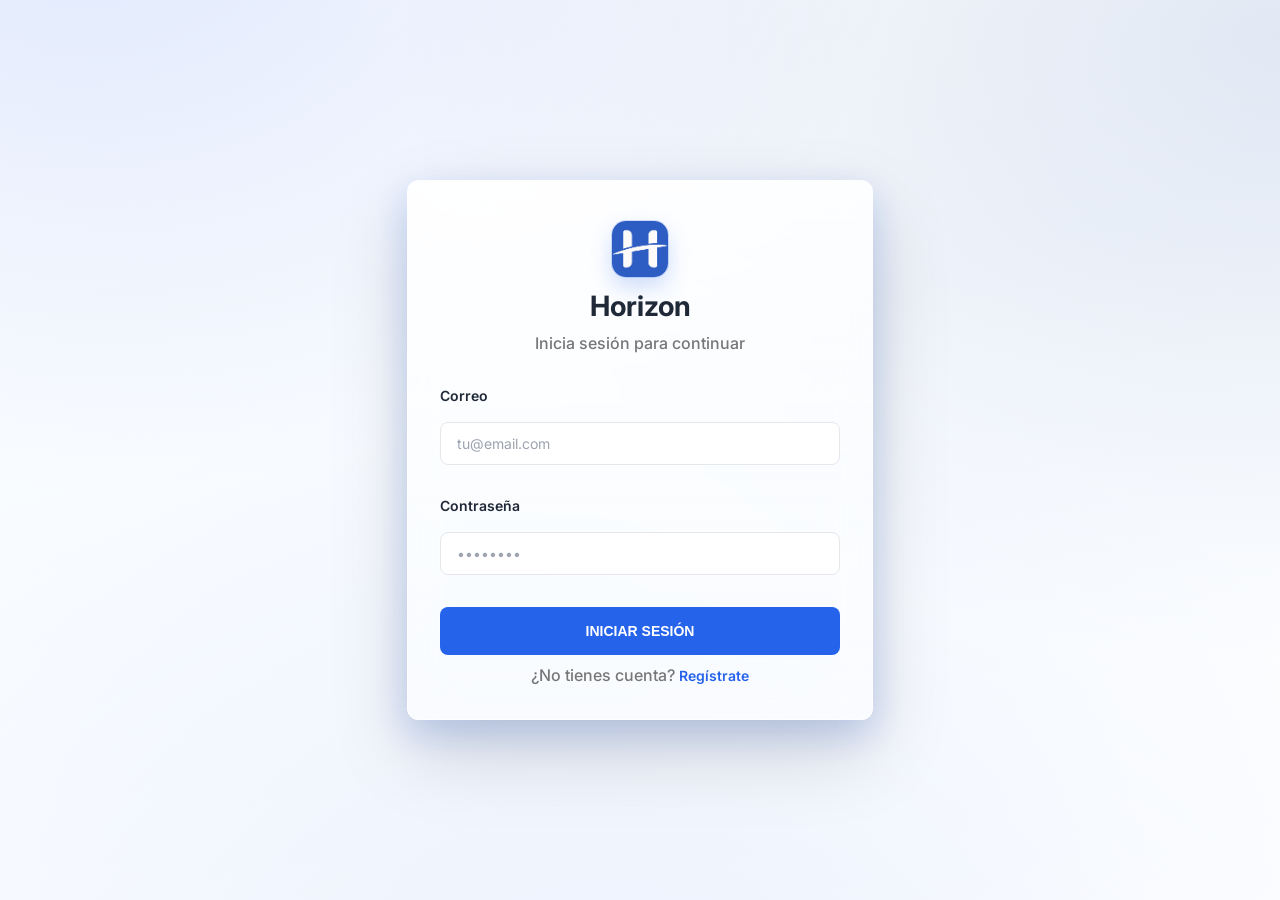
==== commit 7bc92b32: "0.9.3 - Primera implementación de cursos en la academia" ====
--- a/frontend/academia.html
+++ b/frontend/academia.html
@@ -25,76 +25,78 @@
                 <div class="reflexion-card academy-progress-card">
                     <div class="reflexion-content">
                         <span class="reflexion-label">Tu Progreso Actual</span>
-                        <div class="reflexion-quote">Nivel: Intermedio</div>
+                        <div class="reflexion-quote" id="progreso-texto">¡Comienza tu viaje de aprendizaje!</div>
                         
                         <div class="progress-wrapper">
                             <div class="progress-info">
-                                <span>Progreso de nivel</span>
-                                <span>65%</span>
+                                <span>Cursos completados</span>
+                                <span id="cursos-completados">0</span>
                             </div>
                             <div class="progress-track">
-                                <div class="progress-fill" style="width: 65%;"></div>
+                                <div class="progress-fill" id="progress-fill-academy" style="width: 0%;"></div>
                             </div>
                         </div>
                     </div>
                 </div>
 
-                <div class="metrics-grid">
-                    <div class="metric-card">
-                        <div class="metric-header">
-                            <span class="metric-title uppercase text-bold">Diversificación</span>
-                            <span class="icon-placeholder">🤝</span>
-                        </div>
-                        <span class="metric-value">Excelente</span>
-                        <span class="badge badge-green">Nivel Pro</span>
-                    </div>
-                    <div class="metric-card">
-                        <div class="metric-header">
-                            <span class="metric-title uppercase text-bold">Volatilidad</span>
-                            <span class="icon-placeholder">🛡️</span>
-                        </div>
-                        <span class="metric-value">Baja</span>
-                        <span class="badge badge-blue">Estable</span>
-                    </div>
-                    <div class="metric-card">
-                        <div class="metric-header">
-                            <span class="metric-title uppercase text-bold">Eficiencia</span>
-                            <span class="icon-placeholder">⚡</span>
-                        </div>
-                        <span class="metric-value">7.2/10</span>
-                        <span class="badge badge-orange">Mejorando</span>
+
+
+                <!-- Sección de cursos disponibles -->
+                <div class="opts-section" id="cursos-grid">
+                    <!-- Se llena dinámicamente con academia.js -->
+                </div>
+            </div>
+
+        </div>
+    </div>
+
+    <!-- Modal de Carrusel de Diapositivas -->
+    <div id="curriculum-modal" class="curriculum-modal" style="display: none;">
+        <div class="curriculum-modal-content">
+            <!-- Header Modal -->
+            <div class="curriculum-header">
+                <h2 id="modal-titulo-curso">Título del Curso</h2>
+                <button id="btn-cerrar-modal" class="btn-close-modal">&times;</button>
+            </div>
+
+            <!-- Contenedor del Carrusel -->
+            <div class="curriculum-carousel">
+                <!-- Diapositiva Actual -->
+                <div class="carousel-slide">
+                    <div id="contenido-diapositiva" class="slide-content">
+                        <!-- Contenido HTML de la diapositiva -->
                     </div>
                 </div>
 
-                <div class="opts-section">
-                    <div class="card">
-                        <h3>Continuar Aprendiendo</h3>
-                        <div class="asset-item">
-                            <div class="asset-icon">📖</div>
-                            <div class="asset-info">
-                                <span class="asset-symbol">Análisis Cuantitativo</span>
-                                <span class="asset-name">15 min restantes</span>
-                            </div>
-                        </div>
-                        <a href="#" class="card-link">Reanudar curso →</a>
-                    </div>
-
-                    <div class="card" style="border: 1px solid var(--color-primary); background: rgba(37, 99, 235, 0.02);">
-                        <h3 style="color: var(--color-primary);">Próximos Desafíos</h3>
-                        <div style="display: flex; justify-content: space-between; align-items: center;">
-                            <div class="asset-item">
-                                <div class="asset-icon">🏆</div>
-                                <div class="asset-info">
-                                    <span class="asset-symbol" style="color: var(--color-primary);">Examen Final</span>
-                                    <span class="asset-name">Bloqueado</span>
-                                </div>
-                            </div>
-                            <span>🔒</span>
-                        </div>
-                    </div>
+                <!-- Timer Indicator (solo visible en 1ª visita) -->
+                <div id="timer-indicator" class="timer-indicator">
+                    <div class="timer-bar"></div>
                 </div>
             </div>
 
+            <!-- Navegación Carrusel -->
+            <div class="carousel-nav">
+                <button id="btn-anterior" class="btn-primary">
+                    <svg viewBox="0 0 24 24" fill="none" stroke="currentColor" stroke-width="2">
+                        <polyline points="15 18 9 12 15 6"></polyline>
+                    </svg>
+                </button>
+
+                <div class="carousel-progress">
+                    <span id="diapositiva-actual">1</span> / <span id="diapositivas-total">1</span>
+                </div>
+
+                <button id="btn-siguiente" class="btn-primary">
+                    <svg viewBox="0 0 24 24" fill="none" stroke="currentColor" stroke-width="2">
+                        <polyline points="9 18 15 12 9 6"></polyline>
+                    </svg>
+                </button>
+            </div>
+
+            <!-- Indicador de Completación -->
+            <div id="completado-indicator" class="completado-indicator" style="display: none;">
+                <p>✅ ¡Curso Completado!</p>
+            </div>
         </div>
     </div>
 
--- a/frontend/css/styles.css
+++ b/frontend/css/styles.css
@@ -105,6 +105,32 @@
 
     --color-danger-shadow: rgba(156, 39, 39, 0.1);
     --color-ink-overlay: rgba(17, 24, 39, 0.72);
+
+    /* Dashboard: icono grande decorativo en cards */
+    --color-card-hero-icon: rgba(59, 130, 246, 0.12);
+    --color-card-hero-icon-hover: rgba(37, 99, 235, 0.2);
+
+    /* Gradientes de fondo reutilizables */
+    --gradient-app-bg:
+        radial-gradient(82% 82% at 8% -8%, rgba(37, 99, 235, 0.14) 0%, transparent 42%),
+        radial-gradient(84% 84% at 98% 5%, rgba(11, 61, 145, 0.1) 0%, transparent 44%),
+        radial-gradient(78% 78% at 50% 108%, rgba(37, 99, 235, 0.06) 0%, transparent 46%),
+        linear-gradient(164deg, var(--color-white) 0%, var(--color-info-bg) 58%, var(--color-white) 100%);
+
+    --gradient-login-bg:
+        radial-gradient(120% 120% at 6% -10%, rgba(37, 99, 235, 0.14) 0%, transparent 54%),
+        radial-gradient(120% 120% at 100% 4%, rgba(11, 61, 145, 0.1) 0%, transparent 58%),
+        radial-gradient(110% 110% at 48% 112%, rgba(37, 99, 235, 0.08) 0%, transparent 64%),
+        linear-gradient(162deg, #ffffff 0%, #f8fbff 44%, #ffffff 100%);
+
+    /* Sidebar glassmorphism */
+    --sidebar-glass-bg: rgba(255, 255, 255, 0.56);
+    --sidebar-glass-border: rgba(255, 255, 255, 0.72);
+    --sidebar-glass-divider: rgba(255, 255, 255, 0.42);
+    --sidebar-glass-shadow: 1px 0 10px var(--color-black-a08), 4px 0 14px var(--color-primary-a08), inset 0 1px 0 rgba(255, 255, 255, 0.68);
+    --sidebar-glass-blur: blur(20px) saturate(140%);
+    --sidebar-glass-highlight: linear-gradient(180deg, rgba(255, 255, 255, 0.58) 0%, rgba(255, 255, 255, 0.12) 64%, rgba(255, 255, 255, 0.02) 100%);
+    --sidebar-glass-specular: radial-gradient(88% 56% at 14% 0%, rgba(255, 255, 255, 0.42) 0%, rgba(255, 255, 255, 0) 78%);
     
     /* Sidebar */
     --sidebar-width: 250px;
@@ -195,6 +221,29 @@
     --color-secondary-a05: rgba(30, 64, 175, 0.18);
     --color-secondary-a10: rgba(30, 64, 175, 0.28);
     --color-secondary-a14: rgba(30, 64, 175, 0.38);
+
+    --color-card-hero-icon: rgba(148, 163, 184, 0.22);
+    --color-card-hero-icon-hover: rgba(226, 232, 240, 0.38);
+
+    --gradient-app-bg:
+        radial-gradient(115% 115% at 6% -8%, rgba(6, 182, 212, 0.28) 0%, rgba(6, 182, 212, 0) 48%),
+        radial-gradient(120% 120% at 98% 4%, rgba(56, 189, 248, 0.24) 0%, rgba(56, 189, 248, 0) 54%),
+        radial-gradient(110% 110% at 50% 110%, rgba(16, 185, 129, 0.16) 0%, rgba(16, 185, 129, 0) 56%),
+        linear-gradient(158deg, #020617 0%, #0a1021 42%, #111b34 100%);
+
+    --gradient-login-bg:
+        radial-gradient(115% 115% at 6% -8%, rgba(6, 182, 212, 0.3) 0%, rgba(6, 182, 212, 0) 48%),
+        radial-gradient(120% 120% at 98% 4%, rgba(56, 189, 248, 0.27) 0%, rgba(56, 189, 248, 0) 54%),
+        radial-gradient(110% 110% at 50% 110%, rgba(16, 185, 129, 0.15) 0%, rgba(16, 185, 129, 0) 56%),
+        linear-gradient(158deg, #020617 0%, #0a1021 42%, #111b34 100%);
+
+    --sidebar-glass-bg: rgba(11, 18, 32, 0.56);
+    --sidebar-glass-border: rgba(148, 163, 184, 0.36);
+    --sidebar-glass-divider: rgba(148, 163, 184, 0.28);
+    --sidebar-glass-shadow: 1px 0 12px var(--color-black-a15), 4px 0 16px var(--color-primary-a10), inset 0 1px 0 rgba(148, 163, 184, 0.26);
+    --sidebar-glass-blur: blur(20px) saturate(150%);
+    --sidebar-glass-highlight: linear-gradient(180deg, rgba(148, 163, 184, 0.2) 0%, rgba(15, 23, 42, 0.07) 64%, rgba(15, 23, 42, 0.02) 100%);
+    --sidebar-glass-specular: radial-gradient(88% 56% at 14% 0%, rgba(148, 163, 184, 0.16) 0%, rgba(148, 163, 184, 0) 80%);
 }
 
 [data-theme="dark"] .nav-item.active .nav-label {
@@ -316,6 +365,17 @@
     justify-content: space-between;
 }
 
+.opts-section .card {
+    position: relative;
+    overflow: hidden;
+    isolation: isolate;
+}
+
+.opts-section .card > :not(.card-icon-hero) {
+    position: relative;
+    z-index: 2;
+}
+
 .card:hover, .metric-card:hover, .result-card:hover, .search-section.card:hover {
     transform: translateY(-4px);
     box-shadow: 0 8px 24px var(--color-black-a12);
@@ -341,6 +401,28 @@
     height: 24px;
     color: var(--color-border-soft);
     transition: color 0.3s ease;
+}
+
+.card-icon-hero {
+    position: absolute;
+    right: -30px;
+    top: 50%;
+    transform: translateY(-50%);
+    width: 180px;
+    height: 180px;
+    z-index: 0;
+    pointer-events: none;
+    color: var(--color-card-hero-icon);
+    transition: color 0.3s ease;
+}
+
+.card-icon-hero svg {
+    width: 100%;
+    height: 100%;
+}
+
+.opts-section .card:hover .card-icon-hero {
+    color: var(--color-card-hero-icon-hover);
 }
 
 .card-title, .opt-title {
@@ -367,6 +449,43 @@
 
 .card-link:hover {
     color: var(--color-secondary);
+}
+
+.quick-access-card {
+    justify-content: flex-start;
+    gap: var(--spacing-md);
+}
+
+.quick-access-card:hover {
+    transform: none;
+}
+
+.quick-access-stack {
+    display: flex;
+    flex-direction: column;
+    gap: var(--spacing-md);
+    width: 100%;
+}
+
+.quick-access-subcard {
+    min-height: 118px;
+    padding: var(--spacing-lg);
+    gap: var(--spacing-sm);
+}
+
+.quick-access-subcard .card-icon-hero {
+    width: 132px;
+    height: 132px;
+    right: -22px;
+}
+
+.quick-access-subcard .opt-title {
+    margin-bottom: var(--spacing-xs);
+    font-size: 16px;
+}
+
+.quick-access-subcard .opt-info {
+    font-size: 13px;
 }
 
 /* #endregion CARDS (ESTANDARIZADAS) - CONTENIDO */
@@ -383,6 +502,9 @@
     padding: 40px;
     border-radius: var(--radius-xl);
     transition: all 0.3s ease;
+    position: relative;
+    overflow: hidden;
+    isolation: isolate;
 }
 
 .reflexion-card:hover, .card-large:hover {
@@ -392,6 +514,31 @@
 
 .reflexion-content {
     width: 100%;
+    position: relative;
+    z-index: 2;
+}
+
+.reflexion-icon-hero {
+    position: absolute;
+    right: -24px;
+    top: 50%;
+    transform: translateY(-50%);
+    width: 220px;
+    height: 220px;
+    color: var(--color-white-a20);
+    z-index: 1;
+    pointer-events: none;
+    transition: color 0.3s ease;
+}
+
+.reflexion-icon-hero svg {
+    width: 100%;
+    height: 100%;
+}
+
+.reflexion-card:hover .reflexion-icon-hero,
+.card-large:hover .reflexion-icon-hero {
+    color: var(--color-white-a25);
 }
 
 .reflexion-label {
@@ -514,6 +661,10 @@
     gap: 8px;
 }
 
+[data-theme="dark"] .btn-logout {
+    color: #fda4af;
+}
+
 .btn-logout:hover {
     background: var(--color-danger-bg-strong);
     border-color: var(--color-danger-border-strong);
@@ -538,6 +689,10 @@
     width: auto;
     margin-top: 0;
     min-width: 96px;
+}
+
+.profile-logout-mobile {
+    display: none;
 }
 
 /* Ocultar texto del boton cuando la sidebar esta colapsada */
@@ -564,8 +719,11 @@
 .text-muted { color: var(--color-tertiary); }
 .text-right { text-align: right; }
 .text-left { text-align: left; }
+.text-center { text-align: center; }
 .text-bold { font-weight: 700; }
 .uppercase { text-transform: uppercase; }
+
+.is-hidden { display: none !important; }
 
 .icon-trend-up { color: var(--color-success); }
 .icon-shield { color: var(--color-primary); }
@@ -634,7 +792,7 @@
 .page-header {
     display: flex;
     justify-content: space-between;
-    align-items: flex-end;
+    align-items: flex-start;
     margin-bottom: var(--spacing-2xl);
     flex-wrap: wrap;
     gap: var(--spacing-lg);
@@ -644,18 +802,90 @@
     margin-bottom: var(--spacing-sm);
 }
 
-.balance-info {
-    display: flex;
-    align-items: center;
-    gap: var(--spacing-md);
-    color: var(--color-tertiary);
-    font-size: 15px;
-}
-
-.balance-amount {
-    font-weight: 700;
-    color: var(--color-text-primary);
+.header-titles .subtitle {
+    margin: 0;
+    color: var(--color-text-strong);
     font-size: 18px;
+}
+
+#portfolioEmptyState {
+    display: flex;
+    flex-direction: column;
+    gap: var(--spacing-2xl);
+    min-height: calc(100vh - 64px);
+}
+
+#portfolioEmptyState .page-header {
+    margin-bottom: 0;
+}
+
+.portfolio-empty-hero {
+    max-width: 760px;
+    margin: 0 auto;
+    display: flex;
+    flex-direction: column;
+    align-items: center;
+    gap: var(--spacing-lg);
+}
+
+.portfolio-empty-hero h2,
+.portfolio-empty-hero p {
+    margin: 0;
+}
+
+.portfolio-empty-hero .btn-primary {
+    margin-top: var(--spacing-sm);
+}
+
+.portfolio-empty-icon {
+    width: 104px;
+    height: 104px;
+    border-radius: 50%;
+    display: inline-flex;
+    align-items: center;
+    justify-content: center;
+    background: var(--color-bg-light);
+    border: 1px solid var(--color-border);
+    color: var(--color-text-strong);
+}
+
+.portfolio-empty-icon svg {
+    width: 44px;
+    height: 44px;
+}
+
+#portfolioEmptyState .opts-section {
+    margin-top: auto;
+    margin-bottom: auto;
+}
+
+#portfolioEmptyState .quick-access-subcard {
+    min-height: 138px;
+    padding: var(--spacing-xl);
+}
+
+@media (max-width: 768px) {
+    #portfolioEmptyState {
+        min-height: auto;
+    }
+
+    #portfolioEmptyState .opts-section {
+        margin-top: var(--spacing-xl);
+        margin-bottom: 0;
+    }
+}
+
+.portfolio-empty-mini-icon {
+    width: 36px;
+    height: 36px;
+    padding: 0;
+    border-radius: var(--radius-md);
+    justify-content: center;
+}
+
+.portfolio-empty-mini-icon svg {
+    width: 18px;
+    height: 18px;
 }
 
 /* #endregion PAGINA PORTFOLIO - CONTENIDO */
@@ -674,9 +904,6 @@
 
 .metric-card {
     min-height: auto;
-    padding: var(--spacing-xl);
-    border: 1px solid var(--color-border-subtle);
-    box-shadow: 0 4px 6px -1px var(--color-black-a05);
 }
 
 .metric-header {
@@ -703,6 +930,23 @@
 .metric-sub {
     font-size: 13px;
     font-weight: 600;
+}
+
+.metric-progress {
+    width: 100%;
+    height: 10px;
+    border-radius: 999px;
+    background: var(--color-border-subtle);
+    overflow: hidden;
+    margin: 8px 0;
+}
+
+.metric-progress-fill {
+    display: block;
+    height: 100%;
+    border-radius: 999px;
+    background: var(--color-success-alt);
+    transition: width 0.25s ease;
 }
 
 /* #endregion METRICAS - CONTENIDO */
@@ -774,13 +1018,35 @@
 .asset-icon {
     width: 40px;
     height: 40px;
-    background: var(--color-surface);
-    border: 1px solid var(--color-border);
     border-radius: var(--radius-lg);
     display: flex;
     align-items: center;
     justify-content: center;
     flex-shrink: 0;
+    overflow: hidden;
+}
+
+/* Recuadro de portfolio igual al componente usado en analysis */
+.custom-table .asset-icon {
+    background: linear-gradient(135deg, var(--color-primary-a10) 0%, var(--color-secondary-a10) 100%);
+    border: none;
+}
+
+/* Color del fallback SVG en logos de analysis y portfolio */
+#tickerLogoContainer svg,
+.custom-table .asset-icon svg {
+    color: var(--color-text-strong);
+}
+
+[data-theme="dark"] #tickerLogoContainer,
+[data-theme="dark"] .custom-table .asset-icon {
+    background: linear-gradient(135deg, var(--color-primary-a25) 0%, var(--color-secondary-a14) 100%);
+    border: 1px solid var(--color-primary-a20);
+}
+
+[data-theme="dark"] #tickerLogoContainer svg,
+[data-theme="dark"] .custom-table .asset-icon svg {
+    color: var(--color-surface-dark-soft);
 }
 
 .asset-info {
@@ -813,6 +1079,37 @@
 .price-change {
     font-size: 12px;
     font-weight: 500;
+}
+
+.row-action-buttons {
+    display: inline-flex;
+    align-items: center;
+    gap: 12px;
+}
+
+.table-action-btn {
+    width: 40px;
+    height: 40px;
+    border-radius: 14px;
+    border: 1px solid var(--color-border-soft);
+    background: var(--color-surface);
+    color: var(--color-text-primary);
+    font-size: 26px;
+    line-height: 1;
+    display: inline-flex;
+    align-items: center;
+    justify-content: center;
+    cursor: pointer;
+    transition: all 0.2s ease;
+}
+
+.table-action-btn:hover {
+    background: var(--color-bg-light);
+    border-color: var(--color-text-muted);
+}
+
+.table-action-btn-delete {
+    color: var(--color-danger-800);
 }
 .sidebar{
     position: fixed;
@@ -820,13 +1117,38 @@
     top: 0;
     width: var(--sidebar-width);
     height: 100vh;
-    background: var(--color-surface);
-    border-right: 1px solid var(--color-border);
+    overflow: hidden;
+    isolation: isolate;
+    background: var(--sidebar-glass-bg);
+    border-right: 1px solid var(--sidebar-glass-border);
     display: flex;
     flex-direction: column;
     z-index: 1000;
     transition: all 0.3s ease;
-    box-shadow: 2px 0 8px var(--color-slate-a10);
+    box-shadow: var(--sidebar-glass-shadow);
+    backdrop-filter: var(--sidebar-glass-blur);
+    -webkit-backdrop-filter: var(--sidebar-glass-blur);
+}
+
+.sidebar::before {
+    content: '';
+    position: absolute;
+    inset: 0;
+    background: var(--sidebar-glass-highlight);
+    pointer-events: none;
+}
+
+.sidebar::after {
+    content: '';
+    position: absolute;
+    inset: 0;
+    background: var(--sidebar-glass-specular);
+    pointer-events: none;
+}
+
+.sidebar > * {
+    position: relative;
+    z-index: 1;
 }
 
 .sidebar.collapsed {
@@ -838,7 +1160,7 @@
     display: flex;
     align-items: center;
     justify-content: space-between;
-    border-bottom: 1px solid var(--color-border);
+    border-bottom: 1px solid var(--sidebar-glass-divider);
 }
 
 .logo {
@@ -1018,13 +1340,13 @@
 
 .nav-divider {
     height: 1px;
-    background: var(--color-border);
+    background: var(--sidebar-glass-divider);
     margin: 0 12px;
 }
 
 .sidebar-footer {
     padding: 16px;
-    border-top: 1px solid var(--color-border);
+    border-top: 1px solid var(--sidebar-glass-divider);
 }
 
 .user-profile {
@@ -1120,10 +1442,31 @@
     left: 5%;
     right: 5%;
     height: 70px;
-    background: var(--color-surface);
-    box-shadow: 0 0px 10px var(--color-primary);
+    overflow: hidden;
+    isolation: isolate;
+    background: var(--sidebar-glass-bg);
+    border: 1px solid var(--sidebar-glass-border);
+    box-shadow: var(--sidebar-glass-shadow);
+    backdrop-filter: var(--sidebar-glass-blur);
+    -webkit-backdrop-filter: var(--sidebar-glass-blur);
     z-index: 1000;
     border-radius: var(--radius-xl);
+}
+
+.bottom-navbar::before {
+    content: '';
+    position: absolute;
+    inset: 0;
+    background: var(--sidebar-glass-highlight);
+    pointer-events: none;
+}
+
+.bottom-navbar::after {
+    content: '';
+    position: absolute;
+    inset: 0;
+    background: var(--sidebar-glass-specular);
+    pointer-events: none;
 }
 
 .bottom-navbar-items {
@@ -1134,6 +1477,7 @@
     width: 100%;
     padding: 8px 0 0 0;
     position: relative;
+    z-index: 1;
 }
 
 .bottom-navbar-item {
@@ -1173,6 +1517,14 @@
     margin-left: var(--sidebar-width);
     transition: margin-left 0.3s ease, padding-bottom 0.3s ease;
     padding: 32px;
+    min-height: 100vh;
+}
+
+#dashboard-contenido,
+body > main,
+body > section,
+.main-content {
+    background: var(--gradient-app-bg);
 }
 
 .sidebar.collapsed ~ #dashboard-contenido,
@@ -1452,6 +1804,421 @@
     font-size: 22px;
 }
 
+
+/* =====================================================
+   ESTILOS PARA EL MODAL DE DIAPOSITIVAS DE LOS CURSOS
+   ===================================================== */
+
+/* Overlay Modal Container */
+.curriculum-modal {
+    display: none;
+    position: fixed;
+    top: 0;
+    left: 0;
+    width: 100%;
+    height: 100%;
+    background: rgba(0, 0, 0, 0.7);
+    z-index: 9999;
+    justify-content: center;
+    align-items: center;
+    animation: fadeIn 0.3s ease-out;
+}
+
+.curriculum-modal.active {
+    display: flex;
+}
+
+@keyframes fadeIn {
+    from {
+        opacity: 0;
+    }
+    to {
+        opacity: 1;
+    }
+}
+
+/* Modal Content Container */
+.curriculum-modal-content {
+    background: var(--color-surface);
+    border-radius: var(--radius-lg);
+    width: 90%;
+    max-width: 900px;
+    height: 90vh;
+    max-height: 700px;
+    display: flex;
+    flex-direction: column;
+    box-shadow: 0 20px 60px rgba(0, 0, 0, 0.3);
+    animation: slideUp 0.3s ease-out;
+}
+
+@keyframes slideUp {
+    from {
+        transform: translateY(50px);
+        opacity: 0;
+    }
+    to {
+        transform: translateY(0);
+        opacity: 1;
+    }
+}
+
+/* Header with title and close button */
+.curriculum-header {
+    display: flex;
+    align-items: center;
+    justify-content: space-between;
+    padding: var(--spacing-lg) var(--spacing-xl);
+    border-bottom: 1px solid var(--color-border);
+    flex-shrink: 0;
+}
+
+.curriculum-header h2 {
+    margin: 0;
+    font-size: 24px;
+    font-weight: 700;
+    color: var(--color-text-primary);
+    flex: 1;
+}
+
+/* Close button */
+.btn-close-modal {
+    background: none;
+    border: none;
+    font-size: 28px;
+    color: var(--color-text-secondary);
+    cursor: pointer;
+    width: 36px;
+    height: 36px;
+    display: flex;
+    align-items: center;
+    justify-content: center;
+    border-radius: var(--radius-md);
+    transition: all 0.2s ease;
+}
+
+.btn-close-modal:hover {
+    background: var(--color-hover);
+    color: var(--color-text-primary);
+}
+
+.btn-close-modal:active {
+    transform: scale(0.95);
+}
+
+/* Carousel Container */
+.curriculum-carousel {
+    flex: 1;
+    display: flex;
+    flex-direction: column;
+    overflow: hidden;
+    position: relative;
+}
+
+/* Slide Content Area */
+.carousel-slide {
+    flex: 1;
+    display: flex;
+    align-items: center;
+    justify-content: center;
+    padding: var(--spacing-xl);
+    overflow-y: auto;
+    background: var(--color-background);
+    width: 100%;
+    max-width: 700px;
+    margin: 0 auto;
+    animation: fadeInSlide 0.4s ease-out;
+    box-sizing: border-box;
+}
+
+@keyframes fadeInSlide {
+    from {
+        opacity: 0;
+        transform: translateY(10px);
+    }
+    to {
+        opacity: 1;
+        transform: translateY(0);
+    }
+}
+
+.carousel-slide h3 {
+    font-size: 22px;
+    font-weight: 700;
+    margin: 0 0 var(--spacing-md) 0;
+    color: var(--color-text-primary);
+}
+
+.carousel-slide p {
+    font-size: 16px;
+    line-height: 1.6;
+    color: var(--color-text-secondary);
+    margin: var(--spacing-md) 0;
+}
+
+.carousel-slide ul,
+.carousel-slide ol {
+    margin: var(--spacing-md) 0;
+    padding-left: var(--spacing-xl);
+    color: var(--color-text-secondary);
+}
+
+.carousel-slide li {
+    margin-bottom: var(--spacing-sm);
+    line-height: 1.6;
+}
+
+.carousel-slide code {
+    background: var(--color-surface-elevated);
+    padding: 2px 6px;
+    border-radius: 4px;
+    font-family: monospace;
+    font-size: 14px;
+    color: var(--color-primary);
+}
+
+/* Navigation Bar */
+.carousel-nav {
+    display: flex;
+    align-items: center;
+    justify-content: space-between;
+    padding: var(--spacing-lg) var(--spacing-xl);
+    border-top: 1px solid var(--color-border);
+    background: var(--color-surface);
+    flex-shrink: 0;
+}
+
+/* Tamaño del icono dentro del carrusel */
+.carousel-nav .btn-primary svg {
+    width: 20px;
+    height: 20px;
+}
+
+/* Botones del carrusel, no demasiado anchos al no tener texto */
+.carousel-nav .btn-primary {
+    min-width: 64px;
+    padding: var(--spacing-sm) var(--spacing-md);
+}
+
+/* Counter display (e.g., "3 / 10") */
+.carousel-progress {
+    display: flex;
+    align-items: center;
+    justify-content: center;
+    gap: var(--spacing-sm);
+    color: var(--color-text-secondary);
+    font-weight: 600;
+    font-size: 16px;
+    flex: 1;
+}
+
+.carousel-progress span {
+    color: var(--color-text-primary);
+    font-weight: 700;
+}
+
+/* Timer Indicator */
+.timer-indicator {
+    display: none;
+    position: absolute;
+    top: 0;
+    left: 0;
+    right: 0;
+    height: 5px;
+    background: var(--color-border-subtle);
+    border-bottom: 1px solid var(--color-border);
+    z-index: 5;
+}
+
+.timer-indicator.active {
+    display: block;
+}
+
+.timer-bar {
+    height: 100%;
+    width: 0%;
+    background: var(--color-primary);
+    transition: width 5s linear;
+}
+
+.timer-text {
+    top: 50%;
+    left: 50%;
+    transform: translate(-50%, -50%);
+    background: rgba(0, 0, 0, 0.8);
+    color: var(--color-white);
+    padding: var(--spacing-sm) var(--spacing-md);
+    border-radius: var(--radius-sm);
+    font-size: 12px;
+    font-weight: 700;
+    white-space: nowrap;
+    pointer-events: none;
+}
+
+/* Completion Indicator */
+.completado-indicator {
+    display: none;
+    position: absolute;
+    top: 50%;
+    left: 50%;
+    transform: translate(-50%, -50%);
+    background: rgba(22, 163, 74, 0.95);
+    color: var(--color-white);
+    padding: var(--spacing-xl) var(--spacing-xl);
+    border-radius: var(--radius-lg);
+    text-align: center;
+    z-index: 10;
+    animation: popIn 0.5s cubic-bezier(0.34, 1.56, 0.64, 1);
+}
+
+.completado-indicator.active {
+    display: flex;
+    align-items: center;
+    justify-content: center;
+    flex-direction: column;
+    gap: var(--spacing-md);
+}
+
+@keyframes popIn {
+    from {
+        transform: translate(-50%, -50%) scale(0.5);
+        opacity: 0;
+    }
+    to {
+        transform: translate(-50%, -50%) scale(1);
+        opacity: 1;
+    }
+}
+
+.completado-indicator h3 {
+    margin: 0;
+    font-size: 28px;
+    font-weight: 700;
+}
+
+.completado-indicator p {
+    margin: 0;
+    font-size: 16px;
+    opacity: 0.95;
+}
+
+.completado-icon {
+    font-size: 48px;
+    line-height: 1;
+}
+
+/* Slide content area */
+.slide-content {
+    width: 100%;
+}
+
+/* Responsive Behavior */
+@media (max-width: 768px) {
+    .curriculum-modal-content {
+        width: 95%;
+        max-width: none;
+        height: 95vh;
+        max-height: 80vh;
+    }
+
+    .curriculum-header {
+        padding: var(--spacing-md) var(--spacing-lg);
+    }
+
+    .curriculum-header h2 {
+        font-size: 20px;
+    }
+
+    .carousel-slide-container {
+        padding: var(--spacing-lg);
+    }
+
+    .carousel-slide {
+        max-width: 100%;
+    }
+
+    .carousel-slide h3 {
+        font-size: 18px;
+    }
+
+    .carousel-slide p {
+        font-size: 15px;
+    }
+
+    .carousel-nav {
+        flex-wrap: wrap;
+        gap: var(--spacing-md);
+        padding: var(--spacing-md) var(--spacing-lg);
+    }
+
+    .carousel-nav-button {
+        flex: 1;
+        min-width: 80px;
+        padding: var(--spacing-sm) var(--spacing-md);
+        font-size: 13px;
+    }
+
+    .carousel-counter {
+        order: 3;
+        width: 100%;
+        margin-top: var(--spacing-sm);
+    }
+
+    .btn-close-modal {
+        width: 32px;
+        height: 32px;
+        font-size: 24px;
+    }
+
+    .completado-indicator {
+        width: 80vw;
+        max-width: 300px;
+    }
+
+    .completado-icon {
+        font-size: 40px;
+    }
+
+    .completado-indicator h3 {
+        font-size: 24px;
+    }
+
+    .completado-indicator p {
+        font-size: 14px;
+    }
+}
+
+@media (max-width: 480px) {
+    .curriculum-modal-content {
+        height: 98vh;
+        border-radius: var(--radius-md);
+    }
+
+    .curriculum-header h2 {
+        font-size: 18px;
+    }
+
+    .carousel-nav-button {
+        padding: var(--spacing-sm) var(--spacing-md);
+        font-size: 12px;
+    }
+
+    .carousel-counter {
+        font-size: 12px;
+    }
+
+    .carousel-counter-value {
+        font-size: 16px;
+    }
+
+    .carousel-slide h3 {
+        font-size: 16px;
+    }
+
+    .carousel-slide p {
+        font-size: 14px;
+    }
+}
+
 /* #endregion ESTILOS PAGINA ACADEMY - CONTENIDO */
 
 /* #endregion ESTILOS PAGINA ACADEMY */
@@ -1486,7 +2253,7 @@
 }
 
 .profile-card {
-    background: var(--color-surface);
+    background: var(--gradient-app-bg);
     border-radius: var(--radius-xl);
     border: 1px solid var(--color-black-a04);
     box-shadow: 0 6px 18px var(--color-slate-a06);
@@ -1924,6 +2691,23 @@
     width: 100%;
 }
 
+#searchBtn {
+    width: 44px;
+    min-width: 44px;
+    height: 44px;
+    padding: 0;
+    display: inline-flex;
+    align-items: center;
+    justify-content: center;
+    flex-shrink: 0;
+}
+
+#searchBtn svg {
+    width: 20px;
+    height: 20px;
+    display: block;
+}
+
 .input-wrap {
     position: relative;
     flex: 1;
@@ -1983,7 +2767,7 @@
 .suggestions {
     position: absolute;
     left: 0;
-    top: calc(100% + 6px);
+    top: calc(70%);
     width: 100%;
     background: var(--color-surface);
     border-radius: var(--radius-md);
@@ -2014,6 +2798,78 @@
     padding: var(--spacing-md);
 }
 
+#dashboard-contenido.analysis-home {
+    min-height: calc(100vh - 64px);
+    display: flex;
+    flex-direction: column;
+    align-items: center;
+    justify-content: center;
+}
+
+#dashboard-contenido.analysis-home .analysis-search-shell {
+    width: min(920px, 100%);
+    max-width: 100%;
+    box-sizing: border-box;
+    margin-bottom: 0;
+}
+
+#dashboard-contenido.analysis-home .analysis-results {
+    display: none;
+}
+
+#dashboard-contenido.analysis-active {
+    display: block;
+    min-height: auto;
+}
+
+#dashboard-contenido.analysis-active .analysis-search-shell {
+    width: min(1200px, 100%);
+    max-width: 100%;
+    margin-inline: auto;
+    box-sizing: border-box;
+    animation: analysisSearchDock 0.38s ease-out;
+}
+
+#dashboard-contenido.analysis-active .analysis-results {
+    width: min(1200px, 100%);
+    max-width: 100%;
+    margin-inline: auto;
+    box-sizing: border-box;
+    display: block;
+    animation: analysisContentReveal 0.46s ease-out;
+}
+
+#dashboard-contenido.analysis-active .search-inner,
+#dashboard-contenido.analysis-active .search-row,
+#dashboard-contenido.analysis-active .input-wrap,
+#dashboard-contenido.analysis-active .search-input {
+    max-width: 100%;
+    min-width: 0;
+    box-sizing: border-box;
+}
+
+@keyframes analysisSearchDock {
+    from {
+        transform: translateY(26px) scale(0.98);
+        opacity: 0.78;
+    }
+    to {
+        transform: translateY(0) scale(1);
+        opacity: 1;
+    }
+}
+
+@keyframes analysisContentReveal {
+    from {
+        transform: translateY(20px);
+        opacity: 0;
+    }
+    to {
+        transform: translateY(0);
+        opacity: 1;
+    }
+}
+
 .btn-icon.alert-btn {
     width: 44px;
     height: 44px;
@@ -2198,6 +3054,75 @@
         align-items: stretch;
         gap: var(--spacing-sm);
     }
+
+    #dashboard-contenido.analysis-home .search-row {
+        flex-direction: row;
+        align-items: center;
+        gap: var(--spacing-sm);
+    }
+
+    #dashboard-contenido.analysis-home {
+        min-height: calc(100vh - 100px);
+        justify-content: center;
+    }
+
+    #dashboard-contenido.analysis-home .analysis-search-shell {
+        width: 100%;
+        max-width: 100%;
+        box-sizing: border-box;
+        padding: var(--spacing-sm);
+        margin-inline: auto;
+    }
+
+    #dashboard-contenido.analysis-home .search-inner,
+    #dashboard-contenido.analysis-home .search-row,
+    #dashboard-contenido.analysis-home .input-wrap,
+    #dashboard-contenido.analysis-home .search-input {
+        max-width: 100%;
+        box-sizing: border-box;
+    }
+
+    #dashboard-contenido.analysis-home .input-wrap {
+        min-width: 0;
+        flex: 1;
+    }
+
+    #dashboard-contenido.analysis-home .search-input {
+        height: 44px;
+        padding-top: 0;
+        padding-bottom: 0;
+        line-height: 44px;
+    }
+
+    #dashboard-contenido.analysis-home #searchBtn {
+        align-self: auto;
+        width: 44px;
+        min-width: 44px;
+        height: 44px;
+        flex: 0 0 44px;
+        padding: 0;
+    }
+
+    #dashboard-contenido.analysis-active .search-row {
+        flex-direction: row;
+        align-items: center;
+        gap: var(--spacing-sm);
+    }
+
+    #dashboard-contenido.analysis-active .input-wrap {
+        flex: 1;
+        min-width: 0;
+    }
+
+    #dashboard-contenido.analysis-active #searchBtn {
+        align-self: auto;
+        width: 44px;
+        min-width: 44px;
+        height: 44px;
+        flex: 0 0 44px;
+        padding: 0;
+    }
+
     /* Layouts especiales */
     section[style*="grid-template-columns:2fr 1fr"] {
         grid-template-columns: 1fr !important;
@@ -2208,6 +3133,11 @@
         flex-direction: column;
         align-items: flex-start;
         gap: var(--spacing-md);
+    }
+
+    .profile-logout-mobile {
+        display: flex;
+        margin-top: 0;
     }
 }
 
@@ -2269,15 +3199,6 @@
         height: 44px;
     }
 
-    .profile-photos-grid {
-        grid-template-columns: repeat(3, 1fr);
-        gap: var(--spacing-md);
-    }
-
-    .profile-photos-grid .profile-photo-option:nth-child(3) {
-        display: none;
-    }
-
 }
 
 /* #endregion MEDIA QUERIES (RESPONSIVE DESIGN) - CONTENIDO */
@@ -2292,17 +3213,60 @@
     align-items: center;
     justify-content: center;
     min-height: 100vh;
-    background: linear-gradient(180deg, var(--color-secondary) 0%, var(--color-primary) 50%, var(--color-bg-light) 100%);
+    background: var(--gradient-login-bg);
 }
 
 .login-container {
-    background: var(--color-surface);
+    position: relative;
+    overflow: hidden;
+    background: rgba(255, 255, 255, 0.54);
+    border: 1px solid rgba(255, 255, 255, 0.72);
     border-radius: var(--radius-xl);
-    box-shadow: 0 20px 60px var(--color-black-a15);
+    box-shadow: 0 32px 80px var(--color-black-a15), 0 14px 36px var(--color-primary-a20), inset 0 1px 0 rgba(255, 255, 255, 0.72);
+    backdrop-filter: blur(24px) saturate(145%);
+    -webkit-backdrop-filter: blur(24px) saturate(145%);
     width: 100%;
     max-width: 400px;
     padding: var(--spacing-2xl);
     animation: loginContainerSlideIn 1s ease-out both;
+}
+
+.login-container::before {
+    content: '';
+    position: absolute;
+    inset: 0;
+    border-radius: inherit;
+    background: linear-gradient(180deg, rgba(255, 255, 255, 0.72) 0%, rgba(255, 255, 255, 0.1) 58%, rgba(255, 255, 255, 0.02) 100%);
+    pointer-events: none;
+}
+
+.login-container::after {
+    content: '';
+    position: absolute;
+    inset: 0;
+    border-radius: inherit;
+    background: radial-gradient(90% 56% at 16% 0%, rgba(255, 255, 255, 0.46) 0%, rgba(255, 255, 255, 0) 78%);
+    mix-blend-mode: screen;
+    pointer-events: none;
+}
+
+.login-container > * {
+    position: relative;
+    z-index: 1;
+}
+
+[data-theme="dark"] .login-container {
+    background: rgba(15, 23, 42, 0.5);
+    border: 1px solid rgba(148, 163, 184, 0.34);
+    box-shadow: 0 34px 90px var(--color-black-a30), 0 16px 40px var(--color-primary-a20), inset 0 1px 0 rgba(148, 163, 184, 0.3);
+}
+
+[data-theme="dark"] .login-container::before {
+    background: linear-gradient(180deg, rgba(148, 163, 184, 0.28) 0%, rgba(15, 23, 42, 0.08) 60%, rgba(15, 23, 42, 0.02) 100%);
+}
+
+[data-theme="dark"] .login-container::after {
+    background: radial-gradient(90% 56% at 16% 0%, rgba(148, 163, 184, 0.26) 0%, rgba(148, 163, 184, 0) 80%);
 }
 
 @keyframes loginContainerSlideIn {
@@ -2359,12 +3323,6 @@
     display: flex;
     flex-direction: column;
     gap: var(--spacing-sm);
-}
-
-.form-group label {
-    font-weight: 500;
-    font-size: 13px;
-    color: var(--color-text-primary);
 }
 
 .form-group input {
@@ -2399,7 +3357,7 @@
 
 .form-group input[readonly] {
     color: var(--color-text-secondary); /* Gris media / texto deshabilitado */
-    background: var(--color-bg-light); /* Fondo levemente m�s claro */
+    background: var(--color-bg-light); /* Fondo levemente claro */
     border-color: var(--color-border-soft); /* Border suavizado */
     cursor: not-allowed;
 }
@@ -2443,9 +3401,14 @@
     border: 1px solid var(--color-danger-border);
     color: var(--color-danger-800);
     padding: var(--spacing-md) var(--spacing-lg);
+    margin-bottom: calc(var(--spacing-md) + var(--spacing-sm));
     border-radius: var(--radius-md);
     font-size: 13px;
     display: none;
+}
+
+[data-theme="dark"] .error-message {
+    color: #fda4af;
 }
 
 .error-message:not(:empty) {
@@ -2652,9 +3615,6 @@
 .upload-label {
     width: 100%;
     height: 100%;
-    display: flex;
-    align-items: center;
-    justify-content: center;
     cursor: pointer;
     position: relative;
 }
@@ -2666,6 +3626,10 @@
 }
 
 .plus-icon {
+    position: absolute;
+    top: 50%;
+    left: 50%;
+    transform: translate(-50%, -50%);
     font-size: 32px;
     font-weight: 300;
     color: var(--color-primary);
@@ -2781,6 +3745,14 @@
 
 .form-group:last-child {
     margin-bottom: 0;
+}
+
+.form-group label {
+    display: block;
+    font-size: 14px;
+    font-weight: 600;
+    margin-bottom: 10px;
+    color: var(--color-text-primary);
 }
 
 .form-group input,
@@ -2836,6 +3808,77 @@
     border: 1px solid var(--color-danger-border);
 }
 
+.delete-account-title-wrap {
+    display: inline-flex;
+    align-items: center;
+    gap: 12px;
+}
+
+.delete-account-title-wrap h3 {
+    margin: 0;
+}
+
+.delete-account-title-icon {
+    width: 36px;
+    height: 36px;
+    border-radius: 10px;
+    display: inline-flex;
+    align-items: center;
+    justify-content: center;
+    background: var(--color-danger-bg-strong);
+    color: var(--color-danger-700);
+}
+
+.delete-account-warning-box {
+    display: flex;
+    align-items: flex-start;
+    gap: 10px;
+    padding: 16px;
+    border-radius: 12px;
+    background: var(--color-danger-bg);
+    border: 1px solid var(--color-danger-border);
+    color: var(--color-danger-700);
+    margin-bottom: 20px;
+}
+
+.delete-account-warning-icon {
+    width: 28px;
+    height: 28px;
+    border-radius: 999px;
+    display: inline-flex;
+    align-items: center;
+    justify-content: center;
+    border: 1px solid currentColor;
+    font-size: 17px;
+    font-weight: 700;
+    line-height: 1;
+    flex-shrink: 0;
+}
+
+.delete-account-warning-box strong {
+    display: block;
+    font-size: 16px;
+    margin-bottom: 4px;
+}
+
+.delete-account-warning-box p {
+    margin: 0;
+    font-size: 14px;
+    line-height: 1.35;
+}
+
+.delete-account-expected-name {
+    display: inline-block;
+    margin-bottom: 10px;
+    padding: 8px 12px;
+    border-radius: 8px;
+    background: var(--color-danger-bg-strong);
+    color: var(--color-danger-700);
+    font-size: 15px;
+    font-weight: 700;
+    font-family: ui-monospace, SFMono-Regular, Menlo, Monaco, Consolas, "Liberation Mono", "Courier New", monospace;
+}
+
 .alert-warning {
     background: var(--color-warning-bg);
     color: var(--color-warning-800);
@@ -2856,6 +3899,21 @@
     to {
         transform: translateX(0);
         opacity: 1;
+    }
+}
+
+.is-closing-toast {
+    animation: slideOutAlert 0.3s ease-out forwards;
+}
+
+@keyframes slideOutAlert {
+    from {
+        transform: translateX(0);
+        opacity: 1;
+    }
+    to {
+        transform: translateX(400px);
+        opacity: 0;
     }
 }
 
@@ -2872,12 +3930,31 @@
     display: flex;
     align-items: center;
     justify-content: space-between;
-    padding: var(--spacing-lg);
-    margin-bottom: var(--spacing-lg);
-    background: var(--color-surface);
-    border: 1px solid var(--color-border);
-    border-radius: var(--radius-md);
-    animation: slideDown 0.3s ease-out;
+    padding: 0;
+    margin: var(--spacing-xl) 0 var(--spacing-lg) 0;
+    background: transparent;
+    border: none;
+    border-radius: 0;
+}
+
+.portfolio-tab {
+    min-height: 44px;
+    font-weight: 600;
+    padding: 10px 20px;
+    border-radius: 999px;
+    font-size: 15px;
+}
+
+.portfolio-tab.active {
+    background: var(--color-primary);
+    color: var(--color-white);
+    border: 1px solid var(--color-primary);
+    box-shadow: 0 2px 8px var(--color-primary-a20);
+}
+
+.portfolio-tab.active:hover {
+    background: var(--color-primary);
+    transform: none;
 }
 
 .portfolio-selector-content {
